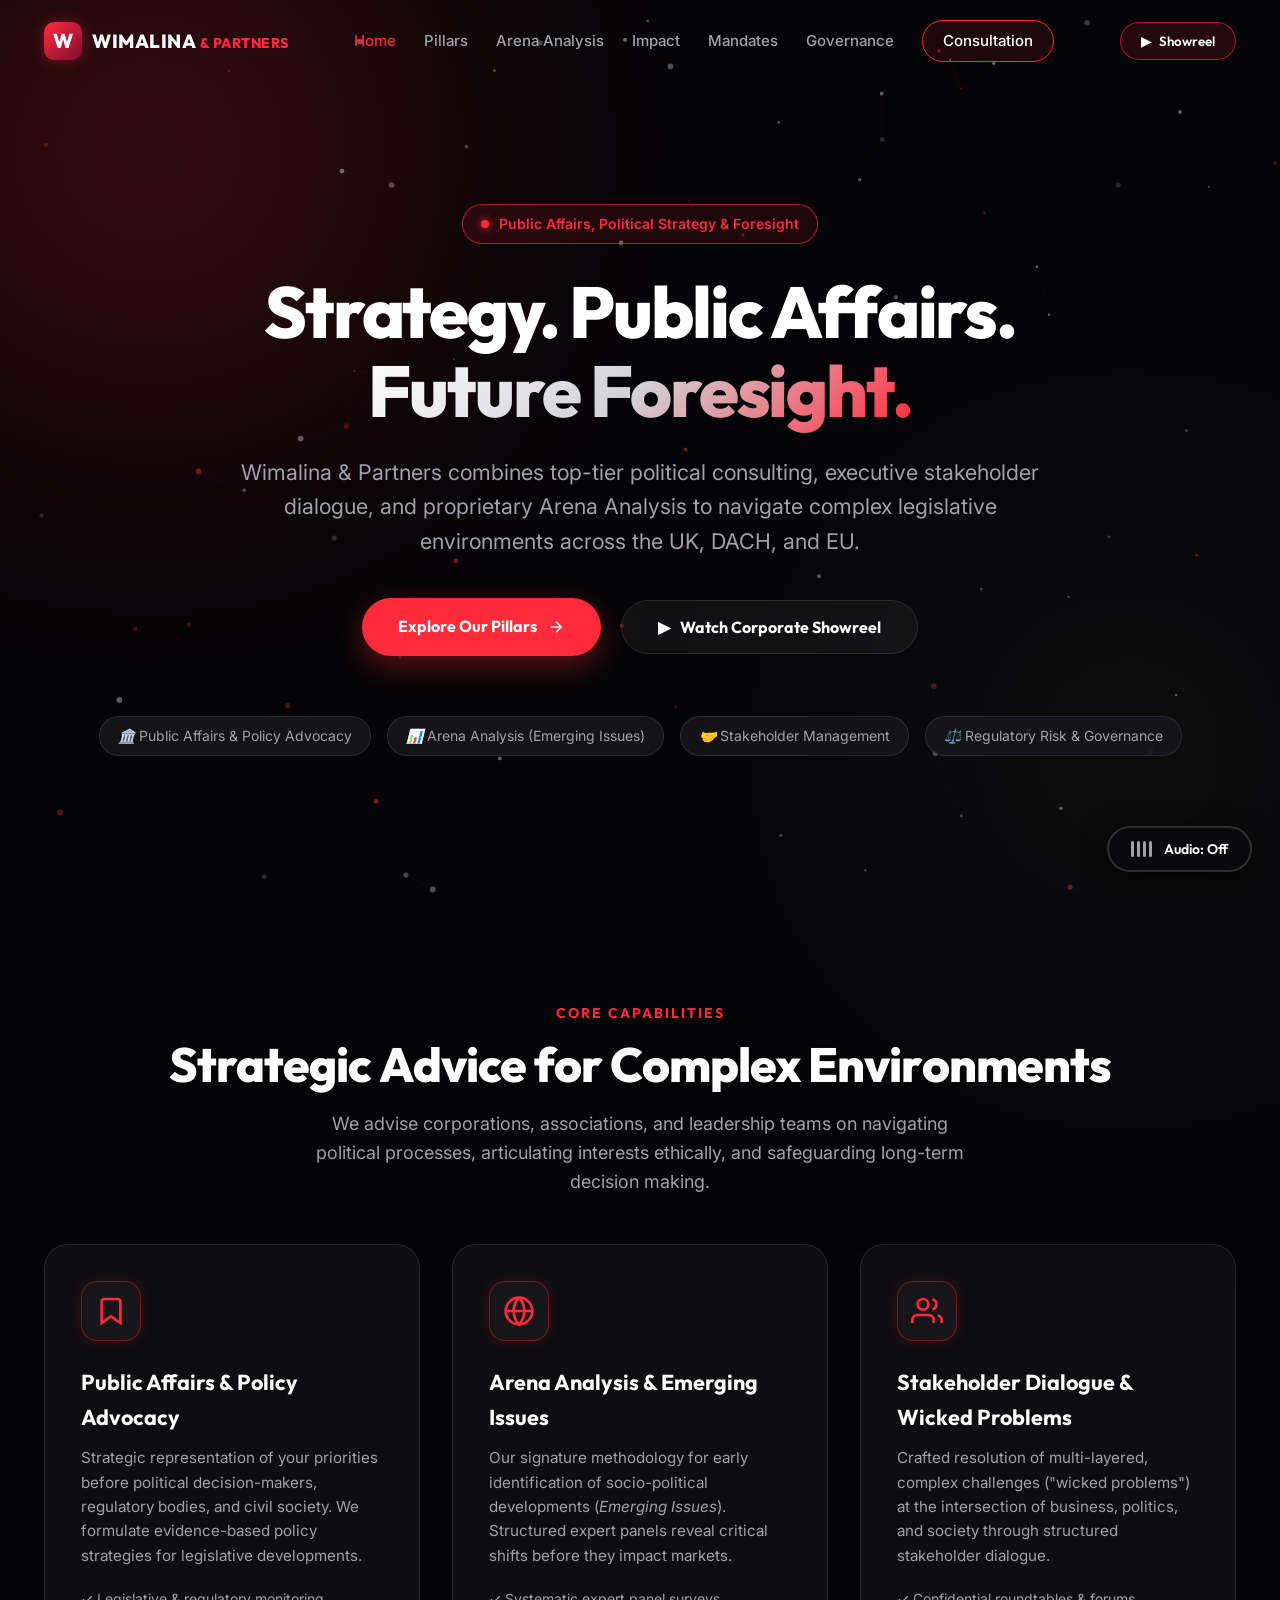
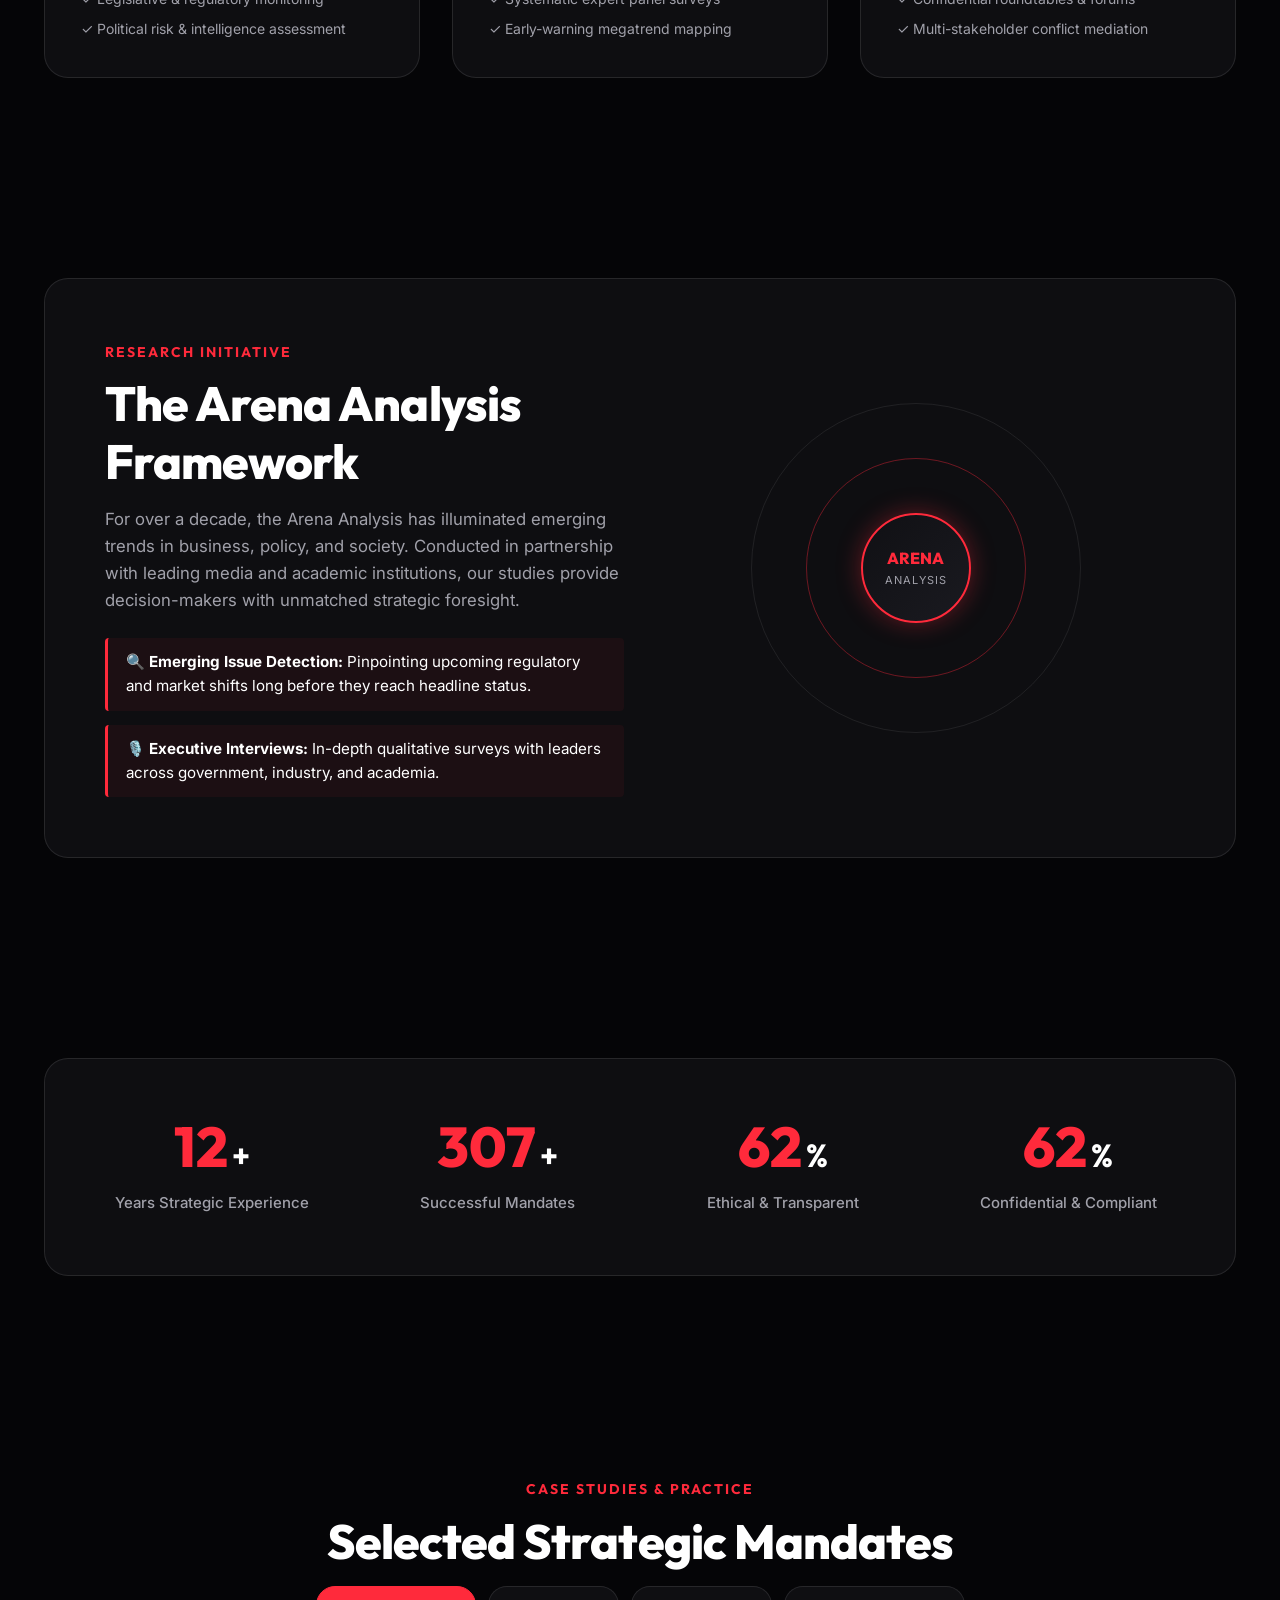
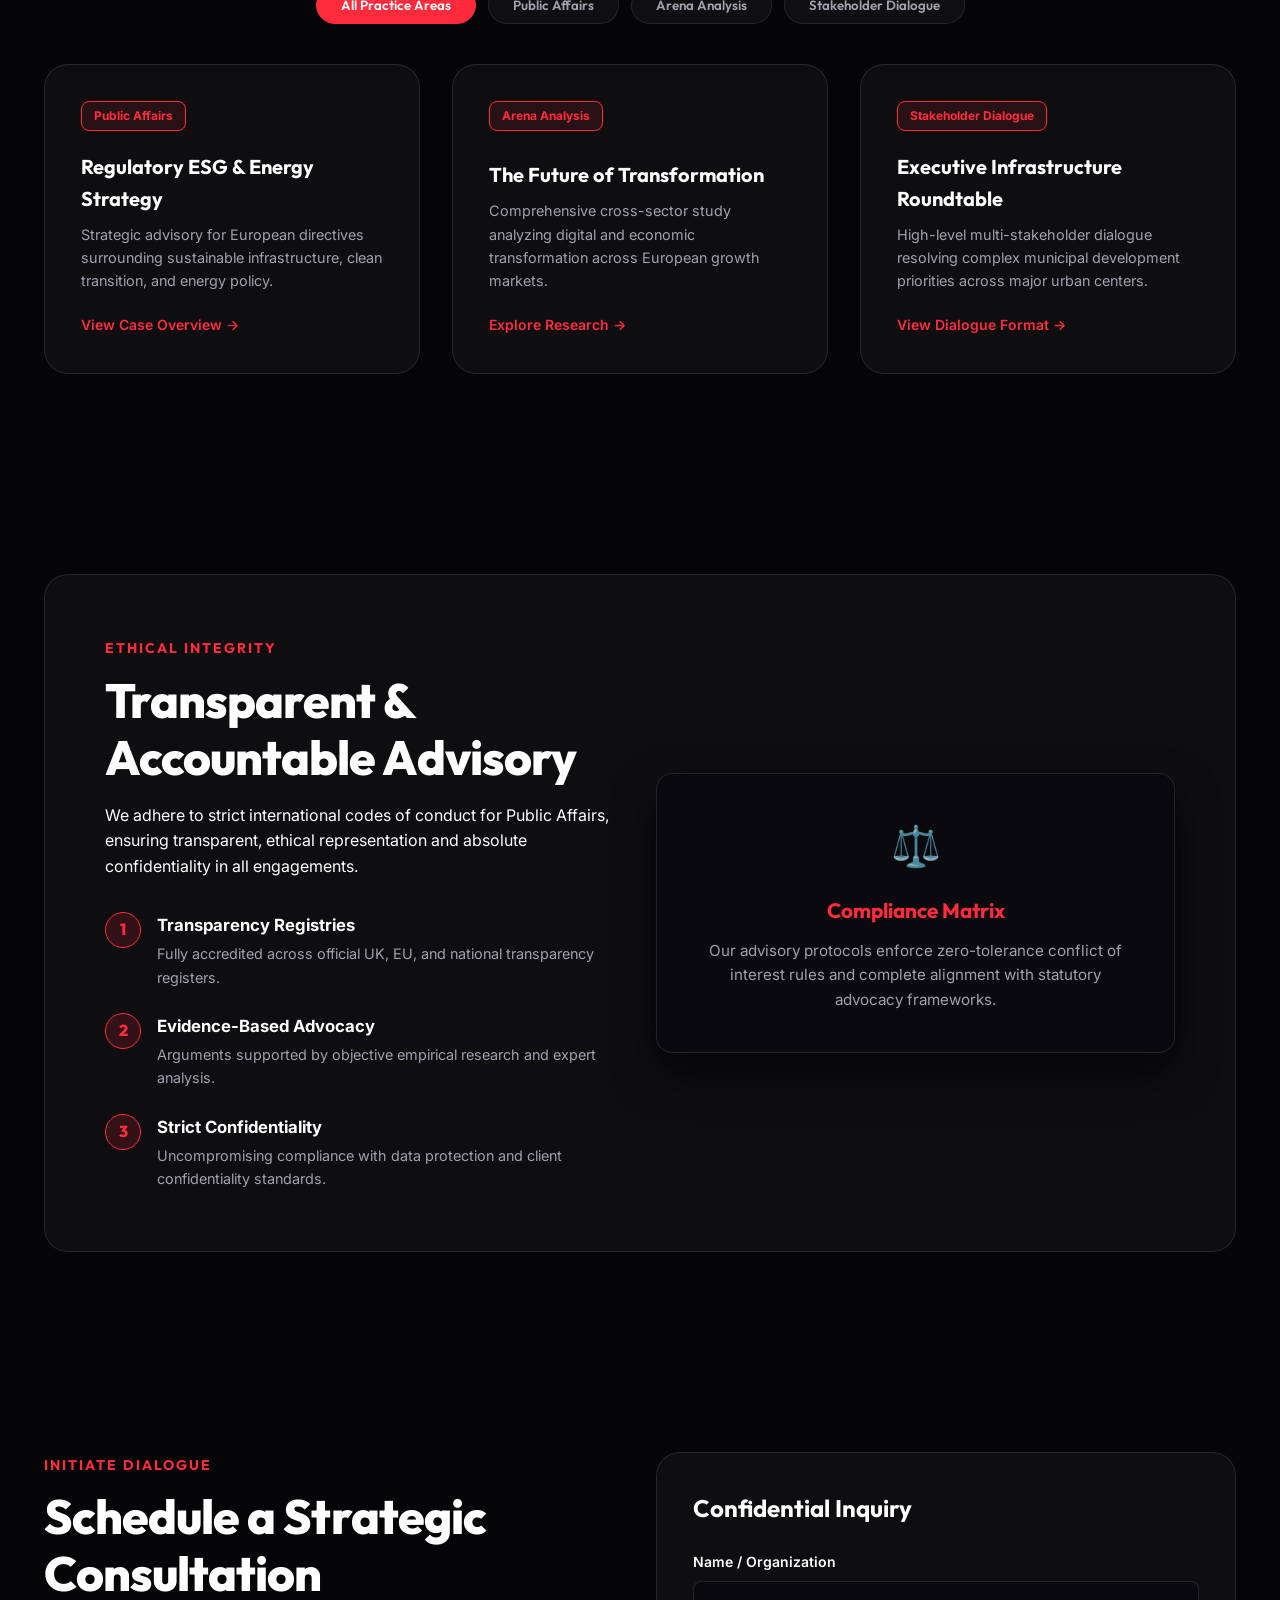
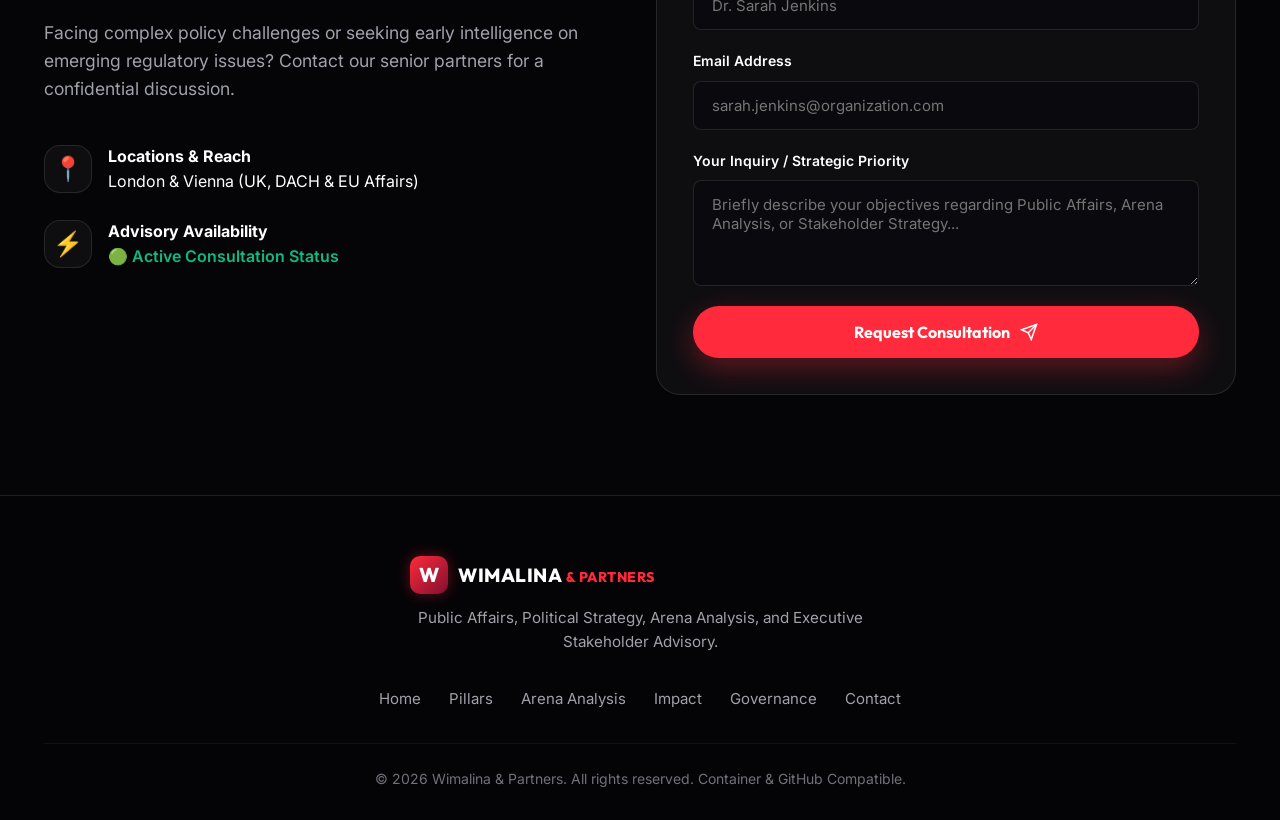
==== index.html @ 86e553f1 "Initial commit: Wimalina & Partners Public Affairs web platform with Docker & GitHub Actions" ====
<!DOCTYPE html>
<html lang="en">
<head>
    <meta charset="UTF-8">
    <meta name="viewport" content="width=device-width, initial-scale=1.0">
    <title>Wimalina & Partners | Public Affairs, Political Strategy & Arena Analysis</title>
    
    <!-- SEO & Metadata -->
    <meta name="description" content="Wimalina & Partners is a premier strategic advisory firm specializing in Public Affairs, political consulting, stakeholder engagement, and Arena Analysis for regulated markets.">
    <meta name="keywords" content="Wimalina, Public Affairs, Political Strategy, Arena Analysis, Stakeholder Management, Strategic Advisory, Emerging Issues, Policy Consulting, London, Vienna">
    <meta name="author" content="Wimalina & Partners Strategic Advisory">
    
    <!-- Open Graph / Social Media -->
    <meta property="og:type" content="website">
    <meta property="og:url" content="https://wimalina.uk/">
    <meta property="og:title" content="Wimalina & Partners | Public Affairs & Strategic Advisory">
    <meta property="og:description" content="Specialized political consulting, strategic policy advocacy, and Arena Analysis for emerging issues.">
    <meta property="og:image" content="https://wimalina.uk/favicon-512.png">

    <!-- Favicons -->
    <link rel="icon" type="image/x-icon" href="/favicon.ico">
    <link rel="icon" type="image/png" sizes="32x32" href="/favicon-32.png">
    <link rel="icon" type="image/png" sizes="16x16" href="/favicon-16.png">
    <link rel="apple-touch-icon" sizes="180x180" href="/apple-touch-icon.png">

    <!-- Fonts -->
    <link rel="preconnect" href="https://fonts.googleapis.com">
    <link rel="preconnect" href="https://fonts.gstatic.com" crossorigin>
    <link href="https://fonts.googleapis.com/css2?family=Inter:wght@300;400;500;600;700&family=Outfit:wght@400;600;700;800&display=swap" rel="stylesheet">

    <!-- Styles -->
    <link rel="stylesheet" href="styles.css">
</head>
<body>
    <!-- Background Canvas & Video Engine -->
    <div class="canvas-container">
        <canvas id="ambient-canvas"></canvas>
        <div class="video-overlay-backdrop" id="videoBackdrop">
            <div class="video-modal-content">
                <button class="close-modal-btn" id="closeVideoBtn" aria-label="Close Showreel">&times;</button>
                <div class="video-wrapper">
                    <video id="background-video" autoplay loop muted playsinline preload="auto">
                        <source src="/video/wimalina_modern_trust.mp4" type="video/mp4">
                        Your browser does not support HTML5 video.
                    </video>
                </div>
                <div class="video-controls-bar">
                    <span class="video-title">Wimalina & Partners — Corporate Overview</span>
                    <button id="modalSoundToggle" class="sound-toggle-btn muted" aria-label="Toggle Sound">
                        <span class="sound-icon">🔇</span>
                        <span class="sound-label">Unmute Audio</span>
                    </button>
                </div>
            </div>
        </div>
    </div>

    <!-- Floating Sound Control Pill -->
    <div class="sound-widget-container">
        <button id="soundToggle" class="sound-pill-btn muted" aria-label="Toggle Background Sound">
            <span class="sound-wave-icon">
                <span></span><span></span><span></span><span></span>
            </span>
            <span class="sound-status-text">Audio: Off</span>
        </button>
    </div>

    <!-- Sticky Navigation Header -->
    <header class="site-header" id="siteHeader">
        <div class="container header-inner">
            <a href="#" class="brand-logo">
                <span class="logo-mark">W</span>
                <span class="logo-text">WIMALINA<span class="logo-dot"> & PARTNERS</span></span>
            </a>

            <nav class="nav-menu" id="navMenu">
                <a href="#hero" class="nav-link active">Home</a>
                <a href="#solutions" class="nav-link">Pillars</a>
                <a href="#arena" class="nav-link">Arena Analysis</a>
                <a href="#stats" class="nav-link">Impact</a>
                <a href="#showcase" class="nav-link">Mandates</a>
                <a href="#governance" class="nav-link">Governance</a>
                <a href="#contact" class="nav-link nav-btn-cta">Consultation</a>
            </nav>

            <div class="header-actions">
                <button class="showreel-trigger-btn" id="headerShowreelBtn">
                    <span class="play-icon">▶</span>
                    <span>Showreel</span>
                </button>
                <button class="mobile-toggle" id="mobileToggle" aria-label="Toggle Menu">
                    <span></span><span></span><span></span>
                </button>
            </div>
        </div>
    </header>

    <main>
        <!-- Hero Section -->
        <section class="hero-section" id="hero">
            <div class="hero-glow hero-glow-1"></div>
            <div class="hero-glow hero-glow-2"></div>
            
            <div class="container hero-container">
                <div class="hero-badge">
                    <span class="badge-dot"></span>
                    <span class="badge-text">Public Affairs, Political Strategy & Foresight</span>
                </div>

                <h1 class="hero-title">
                    Strategy. Public Affairs. <br>
                    <span class="gradient-text">Future Foresight.</span>
                </h1>

                <p class="hero-subtitle">
                    Wimalina & Partners combines top-tier political consulting, executive stakeholder dialogue, and proprietary Arena Analysis to navigate complex legislative environments across the UK, DACH, and EU.
                </p>

                <div class="hero-actions">
                    <a href="#solutions" class="btn btn-primary">
                        <span>Explore Our Pillars</span>
                        <svg class="btn-arrow" viewBox="0 0 24 24" width="18" height="18"><path fill="none" stroke="currentColor" stroke-width="2" d="M5 12h14M12 5l7 7-7 7"/></svg>
                    </a>
                    <button class="btn btn-glass" id="heroShowreelBtn">
                        <span class="play-pulse">▶</span>
                        <span>Watch Corporate Showreel</span>
                    </button>
                </div>

                <!-- Strategic Focus Pills -->
                <div class="hero-tech-stack">
                    <span class="tech-pill"><i class="tech-icon">🏛️</i> Public Affairs & Policy Advocacy</span>
                    <span class="tech-pill"><i class="tech-icon">📊</i> Arena Analysis (Emerging Issues)</span>
                    <span class="tech-pill"><i class="tech-icon">🤝</i> Stakeholder Management</span>
                    <span class="tech-pill"><i class="tech-icon">⚖️</i> Regulatory Risk & Governance</span>
                </div>
            </div>
        </section>

        <!-- Solutions & Strategic Focus Areas -->
        <section class="section solutions-section" id="solutions">
            <div class="container">
                <div class="section-header text-center">
                    <span class="section-subtitle">Core Capabilities</span>
                    <h2 class="section-title">Strategic Advice for Complex Environments</h2>
                    <p class="section-desc">We advise corporations, associations, and leadership teams on navigating political processes, articulating interests ethically, and safeguarding long-term decision making.</p>
                </div>

                <div class="grid grid-3 solutions-grid">
                    <!-- Pillar 1 -->
                    <div class="card glass-card solution-card" data-tilt>
                        <div class="card-icon-box red-glow">
                            <svg viewBox="0 0 24 24" width="32" height="32" fill="none" stroke="currentColor" stroke-width="2"><path d="M19 21l-7-5-7 5V5a2 2 0 0 1 2-2h10a2 2 0 0 1 2 2z"/></svg>
                        </div>
                        <h3>Public Affairs & Policy Advocacy</h3>
                        <p>Strategic representation of your priorities before political decision-makers, regulatory bodies, and civil society. We formulate evidence-based policy strategies for legislative developments.</p>
                        <ul class="card-features">
                            <li>✓ Legislative & regulatory monitoring</li>
                            <li>✓ Political risk & intelligence assessment</li>
                        </ul>
                    </div>

                    <!-- Pillar 2 -->
                    <div class="card glass-card solution-card" data-tilt>
                        <div class="card-icon-box red-glow">
                            <svg viewBox="0 0 24 24" width="32" height="32" fill="none" stroke="currentColor" stroke-width="2"><circle cx="12" cy="12" r="10"/><path d="M12 2a14.5 14.5 0 0 0 0 20 14.5 14.5 0 0 0 0-20"/><path d="M2 12h20"/></svg>
                        </div>
                        <h3>Arena Analysis & Emerging Issues</h3>
                        <p>Our signature methodology for early identification of socio-political developments (<em>Emerging Issues</em>). Structured expert panels reveal critical shifts before they impact markets.</p>
                        <ul class="card-features">
                            <li>✓ Systematic expert panel surveys</li>
                            <li>✓ Early-warning megatrend mapping</li>
                        </ul>
                    </div>

                    <!-- Pillar 3 -->
                    <div class="card glass-card solution-card" data-tilt>
                        <div class="card-icon-box red-glow">
                            <svg viewBox="0 0 24 24" width="32" height="32" fill="none" stroke="currentColor" stroke-width="2"><path d="M17 21v-2a4 4 0 0 0-4-4H5a4 4 0 0 0-4 4v2"/><circle cx="9" cy="7" r="4"/><path d="M23 21v-2a4 4 0 0 0-3-3.87"/><path d="M16 3.13a4 4 0 0 1 0 7.75"/></svg>
                        </div>
                        <h3>Stakeholder Dialogue & Wicked Problems</h3>
                        <p>Crafted resolution of multi-layered, complex challenges ("wicked problems") at the intersection of business, politics, and society through structured stakeholder dialogue.</p>
                        <ul class="card-features">
                            <li>✓ Confidential roundtables & forums</li>
                            <li>✓ Multi-stakeholder conflict mediation</li>
                        </ul>
                    </div>
                </div>
            </div>
        </section>

        <!-- Arena Analysis Section -->
        <section class="section arena-section" id="arena">
            <div class="container">
                <div class="glass-card arena-card">
                    <div class="grid grid-2">
                        <div class="arena-info">
                            <span class="section-subtitle">Research Initiative</span>
                            <h2 class="section-title">The Arena Analysis Framework</h2>
                            <p class="arena-desc">
                                For over a decade, the Arena Analysis has illuminated emerging trends in business, policy, and society. Conducted in partnership with leading media and academic institutions, our studies provide decision-makers with unmatched strategic foresight.
                            </p>
                            <div class="arena-highlights">
                                <div class="highlight-item">
                                    <strong>🔍 Emerging Issue Detection:</strong> Pinpointing upcoming regulatory and market shifts long before they reach headline status.
                                </div>
                                <div class="highlight-item">
                                    <strong>🎙️ Executive Interviews:</strong> In-depth qualitative surveys with leaders across government, industry, and academia.
                                </div>
                            </div>
                        </div>

                        <div class="arena-visual">
                            <div class="arena-graphic">
                                <div class="pulse-ring ring-1"></div>
                                <div class="pulse-ring ring-2"></div>
                                <div class="arena-center-node">
                                    <span>ARENA</span>
                                    <small>ANALYSIS</small>
                                </div>
                            </div>
                        </div>
                    </div>
                </div>
            </div>
        </section>

        <!-- Impact Statistics -->
        <section class="section stats-section" id="stats">
            <div class="container">
                <div class="stats-box glass-card">
                    <div class="grid grid-4 stats-grid">
                        <div class="stat-item">
                            <div class="stat-number" data-target="20">0</div>
                            <span class="stat-unit">+</span>
                            <div class="stat-label">Years Strategic Experience</div>
                        </div>

                        <div class="stat-item">
                            <div class="stat-number" data-target="500">0</div>
                            <span class="stat-unit">+</span>
                            <div class="stat-label">Successful Mandates</div>
                        </div>

                        <div class="stat-item">
                            <div class="stat-number" data-target="100">0</div>
                            <span class="stat-unit">%</span>
                            <div class="stat-label">Ethical & Transparent</div>
                        </div>

                        <div class="stat-item">
                            <div class="stat-number" data-target="100">0</div>
                            <span class="stat-unit">%</span>
                            <div class="stat-label">Confidential & Compliant</div>
                        </div>
                    </div>
                </div>
            </div>
        </section>

        <!-- Showcase Section -->
        <section class="section showcase-section" id="showcase">
            <div class="container">
                <div class="section-header text-center">
                    <span class="section-subtitle">Case Studies & Practice</span>
                    <h2 class="section-title">Selected Strategic Mandates</h2>
                </div>

                <!-- Showcase Filters -->
                <div class="filter-tabs" id="showcaseFilters">
                    <button class="filter-tab active" data-filter="all">All Practice Areas</button>
                    <button class="filter-tab" data-filter="public-affairs">Public Affairs</button>
                    <button class="filter-tab" data-filter="arena">Arena Analysis</button>
                    <button class="filter-tab" data-filter="stakeholders">Stakeholder Dialogue</button>
                </div>

                <div class="grid grid-3 showcase-grid" id="showcaseGrid">
                    <!-- Case Study 1 -->
                    <div class="showcase-card glass-card" data-category="public-affairs">
                        <div class="showcase-badge">Public Affairs</div>
                        <div class="showcase-content">
                            <h4>Regulatory ESG & Energy Strategy</h4>
                            <p>Strategic advisory for European directives surrounding sustainable infrastructure, clean transition, and energy policy.</p>
                            <span class="showcase-link">View Case Overview &rarr;</span>
                        </div>
                    </div>

                    <!-- Case Study 2 -->
                    <div class="showcase-card glass-card" data-category="arena">
                        <div class="showcase-badge">Arena Analysis</div>
                        <div class="showcase-content">
                            <h4>The Future of Transformation</h4>
                            <p>Comprehensive cross-sector study analyzing digital and economic transformation across European growth markets.</p>
                            <span class="showcase-link">Explore Research &rarr;</span>
                        </div>
                    </div>

                    <!-- Case Study 3 -->
                    <div class="showcase-card glass-card" data-category="stakeholders">
                        <div class="showcase-badge">Stakeholder Dialogue</div>
                        <div class="showcase-content">
                            <h4>Executive Infrastructure Roundtable</h4>
                            <p>High-level multi-stakeholder dialogue resolving complex municipal development priorities across major urban centers.</p>
                            <span class="showcase-link">View Dialogue Format &rarr;</span>
                        </div>
                    </div>
                </div>
            </div>
        </section>

        <!-- Governance & Ethical Standards Section -->
        <section class="section infra-section" id="governance">
            <div class="container">
                <div class="infra-wrapper glass-card">
                    <div class="grid grid-2 infra-grid">
                        <div class="infra-text">
                            <span class="section-subtitle">Ethical Integrity</span>
                            <h2 class="section-title">Transparent & Accountable Advisory</h2>
                            <p>We adhere to strict international codes of conduct for Public Affairs, ensuring transparent, ethical representation and absolute confidentiality in all engagements.</p>
                            
                            <div class="infra-steps">
                                <div class="infra-step">
                                    <span class="step-num">1</span>
                                    <div>
                                        <strong>Transparency Registries</strong>
                                        <p>Fully accredited across official UK, EU, and national transparency registers.</p>
                                    </div>
                                </div>

                                <div class="infra-step">
                                    <span class="step-num">2</span>
                                    <div>
                                        <strong>Evidence-Based Advocacy</strong>
                                        <p>Arguments supported by objective empirical research and expert analysis.</p>
                                    </div>
                                </div>

                                <div class="infra-step">
                                    <span class="step-num">3</span>
                                    <div>
                                        <strong>Strict Confidentiality</strong>
                                        <p>Uncompromising compliance with data protection and client confidentiality standards.</p>
                                    </div>
                                </div>
                            </div>
                        </div>

                        <div class="governance-box">
                            <div class="gov-card">
                                <span class="gov-icon">⚖️</span>
                                <h4>Compliance Matrix</h4>
                                <p>Our advisory protocols enforce zero-tolerance conflict of interest rules and complete alignment with statutory advocacy frameworks.</p>
                            </div>
                        </div>
                    </div>
                </div>
            </div>
        </section>

        <!-- Contact Section -->
        <section class="section contact-section" id="contact">
            <div class="container">
                <div class="grid grid-2 contact-grid">
                    <div class="contact-info">
                        <span class="section-subtitle">Initiate Dialogue</span>
                        <h2 class="section-title">Schedule a Strategic Consultation</h2>
                        <p class="contact-desc">
                            Facing complex policy challenges or seeking early intelligence on emerging regulatory issues? Contact our senior partners for a confidential discussion.
                        </p>

                        <div class="contact-details">
                            <div class="contact-item">
                                <span class="item-icon">📍</span>
                                <div>
                                    <strong>Locations & Reach</strong>
                                    <p>London & Vienna (UK, DACH & EU Affairs)</p>
                                </div>
                            </div>

                            <div class="contact-item">
                                <span class="item-icon">⚡</span>
                                <div>
                                    <strong>Advisory Availability</strong>
                                    <p class="status-online">🟢 Active Consultation Status</p>
                                </div>
                            </div>
                        </div>
                    </div>

                    <div class="contact-form-card glass-card">
                        <h3>Confidential Inquiry</h3>
                        <form id="inquiryForm" class="inquiry-form" novalidate>
                            <div class="form-group">
                                <label for="userName">Name / Organization</label>
                                <input type="text" id="userName" name="name" placeholder="Dr. Sarah Jenkins" required>
                            </div>

                            <div class="form-group">
                                <label for="userEmail">Email Address</label>
                                <input type="email" id="userEmail" name="email" placeholder="sarah.jenkins@organization.com" required>
                            </div>

                            <div class="form-group">
                                <label for="userMessage">Your Inquiry / Strategic Priority</label>
                                <textarea id="userMessage" name="message" rows="4" placeholder="Briefly describe your objectives regarding Public Affairs, Arena Analysis, or Stakeholder Strategy..." required></textarea>
                            </div>

                            <button type="submit" class="btn btn-primary btn-full">
                                <span>Request Consultation</span>
                                <svg width="18" height="18" viewBox="0 0 24 24" fill="none" stroke="currentColor" stroke-width="2"><line x1="22" y1="2" x2="11" y2="13"/><polygon points="22 2 15 22 11 13 2 9 22 2"/></svg>
                            </button>

                            <div class="form-feedback" id="formFeedback"></div>
                        </form>
                    </div>
                </div>
            </div>
        </section>
    </main>

    <!-- Footer -->
    <footer class="site-footer">
        <div class="container footer-inner">
            <div class="footer-brand">
                <a href="#" class="brand-logo">
                    <span class="logo-mark">W</span>
                    <span class="logo-text">WIMALINA<span class="logo-dot"> & PARTNERS</span></span>
                </a>
                <p>Public Affairs, Political Strategy, Arena Analysis, and Executive Stakeholder Advisory.</p>
            </div>

            <div class="footer-links">
                <a href="#hero">Home</a>
                <a href="#solutions">Pillars</a>
                <a href="#arena">Arena Analysis</a>
                <a href="#stats">Impact</a>
                <a href="#governance">Governance</a>
                <a href="#contact">Contact</a>
            </div>

            <div class="footer-bottom">
                <p>&copy; 2026 Wimalina & Partners. All rights reserved. Container & GitHub Compatible.</p>
            </div>
        </div>
    </footer>

    <!-- Scripts -->
    <script src="app.js"></script>
</body>
</html>
---- styles.css ----
/* ==========================================================================
   Wimalina & Partners — Monochrome & Vibrant Red Design System
   ========================================================================== */

/* Color Space & CSS Design Tokens */
:root {
    --bg-dark: #050507;
    --bg-card: rgba(18, 18, 22, 0.75);
    --bg-card-hover: rgba(28, 28, 35, 0.9);
    
    /* Eye-catcher Red Accent */
    --primary: #ff2a3b;
    --primary-glow: rgba(255, 42, 59, 0.35);
    --accent-red: #ff1225;
    --accent-crimson: #d90429;
    --accent-dark-red: #800f2f;
    
    /* Monochrome Palette */
    --text-main: #ffffff;
    --text-muted: #a1a1aa;
    --text-dim: #71717a;
    
    --border-glass: rgba(255, 255, 255, 0.1);
    --border-glow: rgba(255, 42, 59, 0.6);
    
    --font-heading: 'Outfit', -apple-system, BlinkMacSystemFont, sans-serif;
    --font-body: 'Inter', -apple-system, BlinkMacSystemFont, sans-serif;
    
    --radius-sm: 8px;
    --radius-md: 16px;
    --radius-lg: 24px;
    --radius-full: 9999px;
    
    --transition-fast: 0.2s cubic-bezier(0.4, 0, 0.2, 1);
    --transition-smooth: 0.4s cubic-bezier(0.16, 1, 0.3, 1);
}

/* Reset & Global Styles */
*, *::before, *::after {
    box-sizing: border-box;
    margin: 0;
    padding: 0;
}

html {
    scroll-behavior: smooth;
    font-size: 16px;
}

body {
    background-color: var(--bg-dark);
    color: var(--text-main);
    font-family: var(--font-body);
    line-height: 1.6;
    overflow-x: hidden;
    min-height: 100vh;
    position: relative;
}

/* Canvas & Video Modal Layers */
.canvas-container {
    position: fixed;
    top: 0;
    left: 0;
    width: 100%;
    height: 100%;
    z-index: -1;
    pointer-events: none;
}

#ambient-canvas {
    width: 100%;
    height: 100%;
    display: block;
}

/* Video Overlay Backdrop */
.video-overlay-backdrop {
    position: fixed;
    top: 0;
    left: 0;
    width: 100%;
    height: 100%;
    background: rgba(5, 5, 7, 0.9);
    backdrop-filter: blur(16px);
    -webkit-backdrop-filter: blur(16px);
    z-index: 9999;
    display: flex;
    align-items: center;
    justify-content: center;
    opacity: 0;
    visibility: hidden;
    transition: opacity 0.4s ease, visibility 0.4s ease;
    pointer-events: auto;
}

.video-overlay-backdrop.active {
    opacity: 1;
    visibility: visible;
}

.video-modal-content {
    position: relative;
    width: 90%;
    max-width: 960px;
    background: rgba(18, 18, 22, 0.95);
    border: 1px solid var(--border-glass);
    border-radius: var(--radius-lg);
    overflow: hidden;
    box-shadow: 0 25px 50px -12px rgba(0, 0, 0, 0.9), 0 0 30px var(--primary-glow);
    transform: scale(0.9);
    transition: transform 0.4s cubic-bezier(0.16, 1, 0.3, 1);
}

.video-overlay-backdrop.active .video-modal-content {
    transform: scale(1);
}

.close-modal-btn {
    position: absolute;
    top: 16px;
    right: 20px;
    background: rgba(0, 0, 0, 0.8);
    border: 1px solid var(--border-glass);
    color: var(--text-main);
    font-size: 28px;
    width: 44px;
    height: 44px;
    border-radius: 50%;
    cursor: pointer;
    z-index: 10;
    display: flex;
    align-items: center;
    justify-content: center;
    transition: var(--transition-fast);
}

.close-modal-btn:hover {
    background: var(--primary);
    border-color: var(--primary);
    transform: scale(1.1);
}

.video-wrapper {
    position: relative;
    padding-bottom: 56.25%;
    height: 0;
    background: #000;
}

.video-wrapper video {
    position: absolute;
    top: 0;
    left: 0;
    width: 100%;
    height: 100%;
    object-fit: cover;
}

.video-controls-bar {
    display: flex;
    align-items: center;
    justify-content: space-between;
    padding: 16px 24px;
    background: rgba(10, 10, 14, 0.95);
    border-top: 1px solid var(--border-glass);
}

.video-title {
    font-family: var(--font-heading);
    font-weight: 600;
    color: var(--text-main);
}

.sound-toggle-btn {
    display: inline-flex;
    align-items: center;
    gap: 8px;
    padding: 8px 18px;
    background: rgba(255, 42, 59, 0.1);
    border: 1px solid var(--primary);
    border-radius: var(--radius-full);
    color: var(--text-main);
    cursor: pointer;
    font-weight: 500;
    transition: var(--transition-fast);
}

.sound-toggle-btn:hover {
    background: var(--primary);
    color: #fff;
    box-shadow: 0 0 15px var(--primary-glow);
}

/* Floating Sticky Sound Widget Pill */
.sound-widget-container {
    position: fixed;
    bottom: 28px;
    right: 28px;
    z-index: 999;
}

.sound-pill-btn {
    display: flex;
    align-items: center;
    gap: 12px;
    padding: 12px 22px;
    background: rgba(10, 10, 14, 0.85);
    backdrop-filter: blur(12px);
    -webkit-backdrop-filter: blur(12px);
    border: 2px solid rgba(255, 255, 255, 0.15);
    border-radius: var(--radius-full);
    color: var(--text-main);
    font-family: var(--font-heading);
    font-size: 14px;
    font-weight: 600;
    cursor: pointer;
    box-shadow: 0 10px 30px rgba(0, 0, 0, 0.8);
    transition: var(--transition-smooth);
}

.sound-pill-btn:hover {
    border-color: var(--primary);
    transform: translateY(-3px) scale(1.03);
    box-shadow: 0 15px 35px var(--primary-glow);
}

.sound-pill-btn.unmuted {
    border-color: var(--primary);
    background: rgba(255, 42, 59, 0.15);
    box-shadow: 0 0 20px var(--primary-glow);
}

.sound-wave-icon {
    display: flex;
    align-items: center;
    gap: 3px;
    height: 16px;
}

.sound-wave-icon span {
    display: block;
    width: 3px;
    height: 100%;
    background: var(--text-muted);
    border-radius: 2px;
    transition: var(--transition-fast);
}

.sound-pill-btn.unmuted .sound-wave-icon span {
    background: var(--primary);
    animation: soundWave 1.2s infinite ease-in-out alternate;
}

.sound-pill-btn.unmuted .sound-wave-icon span:nth-child(1) { animation-delay: 0.1s; }
.sound-pill-btn.unmuted .sound-wave-icon span:nth-child(2) { animation-delay: 0.3s; }
.sound-pill-btn.unmuted .sound-wave-icon span:nth-child(3) { animation-delay: 0.2s; }
.sound-pill-btn.unmuted .sound-wave-icon span:nth-child(4) { animation-delay: 0.4s; }

@keyframes soundWave {
    0% { height: 4px; }
    100% { height: 16px; }
}

/* Container & Layout Utilities */
.container {
    width: 100%;
    max-width: 1240px;
    margin: 0 auto;
    padding: 0 24px;
}

.section {
    padding: 100px 0;
    position: relative;
}

.grid {
    display: grid;
    gap: 32px;
}

.grid-2 { grid-template-columns: repeat(2, 1fr); }
.grid-3 { grid-template-columns: repeat(3, 1fr); }
.grid-4 { grid-template-columns: repeat(4, 1fr); }

.text-center { text-align: center; }

/* Monochrome Glassmorphism Cards */
.glass-card {
    background: var(--bg-card);
    backdrop-filter: blur(16px);
    -webkit-backdrop-filter: blur(16px);
    border: 1px solid var(--border-glass);
    border-radius: var(--radius-lg);
    padding: 36px;
    transition: var(--transition-smooth);
    position: relative;
    overflow: hidden;
}

.glass-card:hover {
    background: var(--bg-card-hover);
    border-color: var(--border-glow);
    transform: translateY(-6px);
    box-shadow: 0 20px 40px -15px rgba(0, 0, 0, 0.9), 0 0 20px var(--primary-glow);
}

/* Typography & Headings */
.section-subtitle {
    display: inline-block;
    color: var(--primary);
    font-family: var(--font-heading);
    font-size: 14px;
    font-weight: 700;
    text-transform: uppercase;
    letter-spacing: 2px;
    margin-bottom: 12px;
}

.section-title {
    font-family: var(--font-heading);
    font-size: clamp(2rem, 4vw, 3rem);
    font-weight: 800;
    line-height: 1.2;
    margin-bottom: 16px;
    letter-spacing: -0.02em;
}

.section-desc {
    color: var(--text-muted);
    font-size: 1.125rem;
    max-width: 680px;
    margin: 0 auto 48px;
}

.gradient-text {
    background: linear-gradient(135deg, #ffffff 0%, #d1d1d6 50%, var(--primary) 100%);
    -webkit-background-clip: text;
    -webkit-text-fill-color: transparent;
}

/* Header & Navigation */
.site-header {
    position: fixed;
    top: 0;
    left: 0;
    width: 100%;
    z-index: 1000;
    padding: 20px 0;
    transition: var(--transition-fast);
}

.site-header.scrolled {
    padding: 12px 0;
    background: rgba(5, 5, 7, 0.9);
    backdrop-filter: blur(16px);
    -webkit-backdrop-filter: blur(16px);
    border-bottom: 1px solid var(--border-glass);
}

.header-inner {
    display: flex;
    align-items: center;
    justify-content: space-between;
}

.brand-logo {
    display: flex;
    align-items: center;
    gap: 10px;
    text-decoration: none;
}

.logo-mark {
    display: flex;
    align-items: center;
    justify-content: center;
    width: 38px;
    height: 38px;
    background: linear-gradient(135deg, var(--primary), var(--accent-dark-red));
    border-radius: 10px;
    color: #fff;
    font-family: var(--font-heading);
    font-weight: 800;
    font-size: 20px;
    box-shadow: 0 0 15px var(--primary-glow);
}

.logo-text {
    font-family: var(--font-heading);
    font-size: 19px;
    font-weight: 800;
    color: var(--text-main);
    letter-spacing: 0.5px;
}

.logo-dot {
    color: var(--primary);
    font-size: 14px;
}

.nav-menu {
    display: flex;
    align-items: center;
    gap: 28px;
}

.nav-link {
    color: var(--text-muted);
    text-decoration: none;
    font-weight: 500;
    font-size: 15px;
    transition: var(--transition-fast);
}

.nav-link:hover, .nav-link.active {
    color: var(--primary);
}

.nav-btn-cta {
    padding: 8px 20px;
    background: rgba(255, 42, 59, 0.1);
    border: 1px solid var(--primary);
    border-radius: var(--radius-full);
    color: var(--text-main);
}

.nav-btn-cta:hover {
    background: var(--primary);
    color: #fff;
}

.showreel-trigger-btn {
    display: inline-flex;
    align-items: center;
    gap: 8px;
    padding: 10px 20px;
    background: rgba(255, 42, 59, 0.12);
    border: 1px solid var(--border-glow);
    border-radius: var(--radius-full);
    color: var(--text-main);
    font-family: var(--font-heading);
    font-weight: 600;
    cursor: pointer;
    transition: var(--transition-fast);
}

.showreel-trigger-btn:hover {
    background: var(--primary);
    color: #fff;
    box-shadow: 0 0 20px var(--primary-glow);
}

.mobile-toggle {
    display: none;
    background: none;
    border: none;
    cursor: pointer;
    flex-direction: column;
    gap: 5px;
}

.mobile-toggle span {
    display: block;
    width: 24px;
    height: 2px;
    background: var(--text-main);
    transition: var(--transition-fast);
}

/* Hero Section */
.hero-section {
    min-height: 100vh;
    padding-top: 160px;
    padding-bottom: 100px;
    display: flex;
    align-items: center;
    position: relative;
}

.hero-glow {
    position: absolute;
    width: 500px;
    height: 500px;
    border-radius: 50%;
    filter: blur(140px);
    pointer-events: none;
    opacity: 0.25;
}

.hero-glow-1 { top: -100px; left: -100px; background: var(--primary); }
.hero-glow-2 { bottom: -100px; right: -100px; background: #333333; }

.hero-container {
    text-align: center;
    position: relative;
    z-index: 2;
}

.hero-badge {
    display: inline-flex;
    align-items: center;
    gap: 10px;
    padding: 8px 18px;
    background: rgba(255, 42, 59, 0.1);
    border: 1px solid var(--border-glow);
    border-radius: var(--radius-full);
    margin-bottom: 28px;
}

.badge-dot {
    width: 8px;
    height: 8px;
    background: var(--primary);
    border-radius: 50%;
    box-shadow: 0 0 10px var(--primary);
}

.badge-text {
    font-size: 14px;
    font-weight: 600;
    color: var(--primary);
}

.hero-title {
    font-family: var(--font-heading);
    font-size: clamp(2.5rem, 6vw, 4.5rem);
    font-weight: 800;
    line-height: 1.1;
    margin-bottom: 24px;
    letter-spacing: -0.03em;
}

.hero-subtitle {
    font-size: clamp(1.1rem, 2vw, 1.35rem);
    color: var(--text-muted);
    max-width: 820px;
    margin: 0 auto 40px;
    font-weight: 400;
}

.hero-actions {
    display: flex;
    align-items: center;
    justify-content: center;
    gap: 20px;
    margin-bottom: 60px;
}

/* Button System */
.btn {
    display: inline-flex;
    align-items: center;
    gap: 10px;
    padding: 16px 36px;
    font-family: var(--font-heading);
    font-size: 16px;
    font-weight: 700;
    border-radius: var(--radius-full);
    text-decoration: none;
    cursor: pointer;
    transition: var(--transition-smooth);
    border: none;
}

.btn-primary {
    background: var(--primary);
    color: #ffffff;
    box-shadow: 0 10px 30px var(--primary-glow);
}

.btn-primary:hover {
    background: var(--accent-red);
    transform: translateY(-3px);
    box-shadow: 0 15px 40px var(--primary-glow);
}

.btn-glass {
    background: rgba(255, 255, 255, 0.05);
    border: 1px solid var(--border-glass);
    color: var(--text-main);
    backdrop-filter: blur(10px);
}

.btn-glass:hover {
    background: rgba(255, 255, 255, 0.1);
    border-color: var(--primary);
    transform: translateY(-3px);
}

.hero-tech-stack {
    display: flex;
    flex-wrap: wrap;
    align-items: center;
    justify-content: center;
    gap: 16px;
}

.tech-pill {
    padding: 8px 18px;
    background: rgba(24, 24, 28, 0.8);
    border: 1px solid var(--border-glass);
    border-radius: var(--radius-full);
    font-size: 14px;
    color: var(--text-muted);
}

/* Solution Cards */
.solution-card h3 {
    font-family: var(--font-heading);
    font-size: 1.35rem;
    font-weight: 700;
    margin-bottom: 12px;
}

.solution-card p {
    color: var(--text-muted);
    font-size: 0.95rem;
    margin-bottom: 20px;
}

.card-icon-box {
    width: 60px;
    height: 60px;
    border-radius: var(--radius-md);
    display: flex;
    align-items: center;
    justify-content: center;
    margin-bottom: 24px;
    background: rgba(255, 255, 255, 0.04);
    border: 1px solid var(--border-glass);
}

.red-glow {
    color: var(--primary);
    border-color: rgba(255, 42, 59, 0.4);
    box-shadow: 0 0 15px rgba(255, 42, 59, 0.15);
}

.card-features {
    list-style: none;
    display: flex;
    flex-direction: column;
    gap: 8px;
    font-size: 14px;
    color: var(--text-muted);
}

/* Arena Analysis Section */
.arena-card { padding: 60px; }

.arena-desc {
    color: var(--text-muted);
    font-size: 1.05rem;
    margin-bottom: 24px;
}

.arena-highlights {
    display: flex;
    flex-direction: column;
    gap: 14px;
}

.highlight-item {
    padding: 12px 18px;
    background: rgba(255, 42, 59, 0.06);
    border-left: 3px solid var(--primary);
    border-radius: 4px;
    font-size: 0.95rem;
    color: var(--text-main);
}

.arena-visual {
    display: flex;
    align-items: center;
    justify-content: center;
    position: relative;
    min-height: 280px;
}

.arena-graphic {
    position: relative;
    width: 220px;
    height: 220px;
    display: flex;
    align-items: center;
    justify-content: center;
}

.pulse-ring {
    position: absolute;
    border-radius: 50%;
    border: 1px solid var(--primary);
    opacity: 0.4;
    animation: arenaPulse 3s infinite ease-out;
}

.ring-1 { width: 100%; height: 100%; animation-delay: 0s; }
.ring-2 { width: 150%; height: 150%; animation-delay: 1.5s; border-color: rgba(255, 255, 255, 0.2); }

@keyframes arenaPulse {
    0% { transform: scale(0.6); opacity: 0.8; }
    100% { transform: scale(1.2); opacity: 0; }
}

.arena-center-node {
    width: 110px;
    height: 110px;
    background: linear-gradient(135deg, #101014, #1a1a20);
    border: 2px solid var(--primary);
    border-radius: 50%;
    display: flex;
    flex-direction: column;
    align-items: center;
    justify-content: center;
    box-shadow: 0 0 25px var(--primary-glow);
    z-index: 2;
}

.arena-center-node span {
    font-family: var(--font-heading);
    font-weight: 800;
    font-size: 16px;
    color: var(--primary);
}

.arena-center-node small {
    font-size: 11px;
    color: var(--text-muted);
    letter-spacing: 1px;
}

/* Stats Counter Section */
.stats-box { padding: 60px 40px; }
.stat-item { text-align: center; }

.stat-number {
    display: inline-block;
    font-family: var(--font-heading);
    font-size: 3.5rem;
    font-weight: 800;
    color: var(--primary);
    line-height: 1;
}

.stat-unit {
    font-family: var(--font-heading);
    font-size: 2rem;
    font-weight: 700;
    color: #ffffff;
}

.stat-label {
    margin-top: 10px;
    color: var(--text-muted);
    font-size: 15px;
    font-weight: 500;
}

/* Filterable Showcase */
.filter-tabs {
    display: flex;
    justify-content: center;
    gap: 12px;
    margin-bottom: 40px;
}

.filter-tab {
    padding: 10px 24px;
    background: rgba(18, 18, 22, 0.8);
    border: 1px solid var(--border-glass);
    border-radius: var(--radius-full);
    color: var(--text-muted);
    font-family: var(--font-heading);
    font-weight: 600;
    cursor: pointer;
    transition: var(--transition-fast);
}

.filter-tab:hover, .filter-tab.active {
    background: var(--primary);
    color: #ffffff;
    border-color: var(--primary);
}

.showcase-card {
    display: flex;
    flex-direction: column;
    justify-content: space-between;
    min-height: 240px;
}

.showcase-badge {
    align-self: flex-start;
    padding: 4px 12px;
    background: rgba(255, 42, 59, 0.1);
    border: 1px solid var(--primary);
    border-radius: var(--radius-sm);
    font-size: 12px;
    font-weight: 700;
    color: var(--primary);
    margin-bottom: 20px;
}

.showcase-content h4 {
    font-family: var(--font-heading);
    font-size: 1.25rem;
    font-weight: 700;
    margin-bottom: 8px;
}

.showcase-content p {
    color: var(--text-muted);
    font-size: 0.9rem;
    margin-bottom: 20px;
}

.showcase-link {
    color: var(--primary);
    font-weight: 600;
    font-size: 14px;
}

/* Governance Section */
.infra-wrapper { padding: 60px; }

.infra-steps {
    display: flex;
    flex-direction: column;
    gap: 24px;
    margin-top: 32px;
}

.infra-step { display: flex; gap: 16px; }

.step-num {
    display: flex;
    align-items: center;
    justify-content: center;
    width: 36px;
    height: 36px;
    background: rgba(255, 42, 59, 0.15);
    border: 1px solid var(--primary);
    border-radius: 50%;
    color: var(--primary);
    font-family: var(--font-heading);
    font-weight: 800;
    flex-shrink: 0;
}

.infra-step strong {
    display: block;
    color: var(--text-main);
    font-size: 1.05rem;
    margin-bottom: 4px;
}

.infra-step p {
    color: var(--text-muted);
    font-size: 0.9rem;
}

.governance-box {
    display: flex;
    align-items: center;
    justify-content: center;
}

.gov-card {
    background: rgba(10, 10, 14, 0.8);
    border: 1px solid var(--border-glass);
    border-radius: var(--radius-md);
    padding: 40px;
    text-align: center;
    box-shadow: 0 20px 40px rgba(0, 0, 0, 0.6);
}

.gov-icon {
    font-size: 40px;
    margin-bottom: 16px;
    display: block;
}

.gov-card h4 {
    font-family: var(--font-heading);
    font-size: 1.3rem;
    font-weight: 700;
    margin-bottom: 12px;
    color: var(--primary);
}

.gov-card p {
    color: var(--text-muted);
    font-size: 0.95rem;
}

/* Contact Section & Form */
.contact-desc {
    color: var(--text-muted);
    font-size: 1.1rem;
    margin-bottom: 40px;
}

.contact-details {
    display: flex;
    flex-direction: column;
    gap: 24px;
}

.contact-item {
    display: flex;
    align-items: center;
    gap: 16px;
}

.item-icon {
    font-size: 24px;
    width: 48px;
    height: 48px;
    background: rgba(255, 255, 255, 0.04);
    border: 1px solid var(--border-glass);
    border-radius: var(--radius-md);
    display: flex;
    align-items: center;
    justify-content: center;
}

.status-online { color: #10b981; font-weight: 600; }

.contact-form-card h3 {
    font-family: var(--font-heading);
    font-size: 1.5rem;
    margin-bottom: 24px;
}

.inquiry-form {
    display: flex;
    flex-direction: column;
    gap: 20px;
}

.form-group {
    display: flex;
    flex-direction: column;
    gap: 8px;
}

.form-group label {
    font-size: 14px;
    font-weight: 600;
    color: var(--text-main);
}

.form-group input,
.form-group textarea {
    padding: 14px 18px;
    background: rgba(10, 10, 14, 0.8);
    border: 1px solid var(--border-glass);
    border-radius: var(--radius-sm);
    color: var(--text-main);
    font-family: var(--font-body);
    font-size: 15px;
    outline: none;
    transition: var(--transition-fast);
}

.form-group input:focus,
.form-group textarea:focus {
    border-color: var(--primary);
    box-shadow: 0 0 12px var(--primary-glow);
}

.form-group input:user-valid,
.form-group textarea:user-valid {
    border-color: var(--primary);
}

.btn-full { width: 100%; justify-content: center; }

.form-feedback {
    display: none;
    padding: 12px;
    border-radius: var(--radius-sm);
    font-size: 14px;
    text-align: center;
}

.form-feedback.success {
    display: block;
    background: rgba(255, 42, 59, 0.15);
    border: 1px solid var(--primary);
    color: var(--primary);
}

/* Footer */
.site-footer {
    padding: 60px 0 30px;
    border-top: 1px solid var(--border-glass);
    background: rgba(5, 5, 7, 0.95);
}

.footer-inner {
    display: flex;
    flex-direction: column;
    align-items: center;
    gap: 32px;
    text-align: center;
}

.footer-brand p {
    color: var(--text-muted);
    font-size: 0.95rem;
    margin-top: 12px;
    max-width: 460px;
}

.footer-links {
    display: flex;
    gap: 28px;
}

.footer-links a {
    color: var(--text-muted);
    text-decoration: none;
    font-size: 15px;
    transition: var(--transition-fast);
}

.footer-links a:hover { color: var(--primary); }

.footer-bottom {
    padding-top: 24px;
    border-top: 1px solid rgba(255, 255, 255, 0.05);
    width: 100%;
    color: var(--text-dim);
    font-size: 14px;
}

/* Responsive Media Queries */
@media (max-width: 992px) {
    .grid-2, .grid-3, .grid-4 { grid-template-columns: 1fr; }
    .hero-title { font-size: 3rem; }
    .infra-wrapper, .arena-card { padding: 32px; }
}

@media (max-width: 768px) {
    .nav-menu {
        position: fixed;
        top: 80px;
        left: 0;
        width: 100%;
        background: rgba(5, 5, 7, 0.95);
        backdrop-filter: blur(20px);
        flex-direction: column;
        padding: 32px;
        transform: translateY(-150%);
        transition: transform 0.4s ease;
    }
    
    .nav-menu.open { transform: translateY(0); }
    .mobile-toggle { display: flex; }
    .showreel-trigger-btn span:not(.play-icon) { display: none; }
}
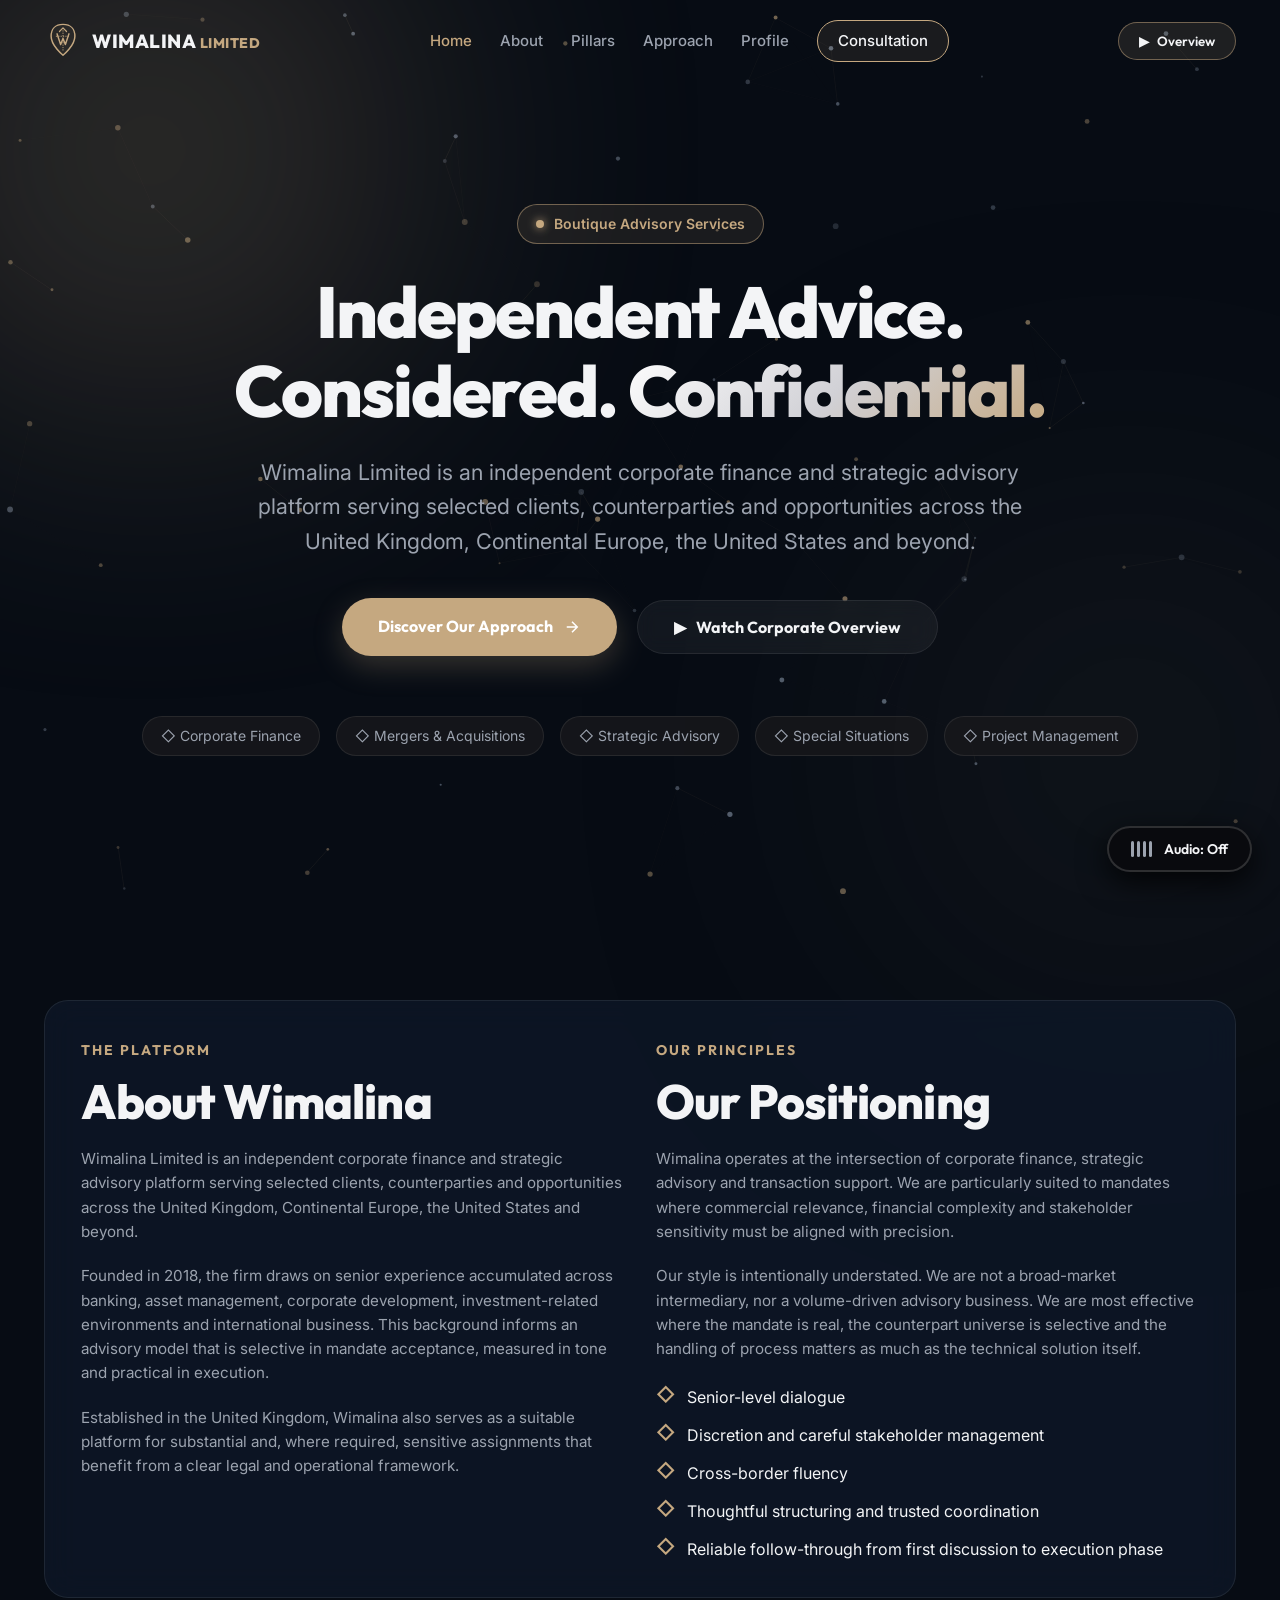
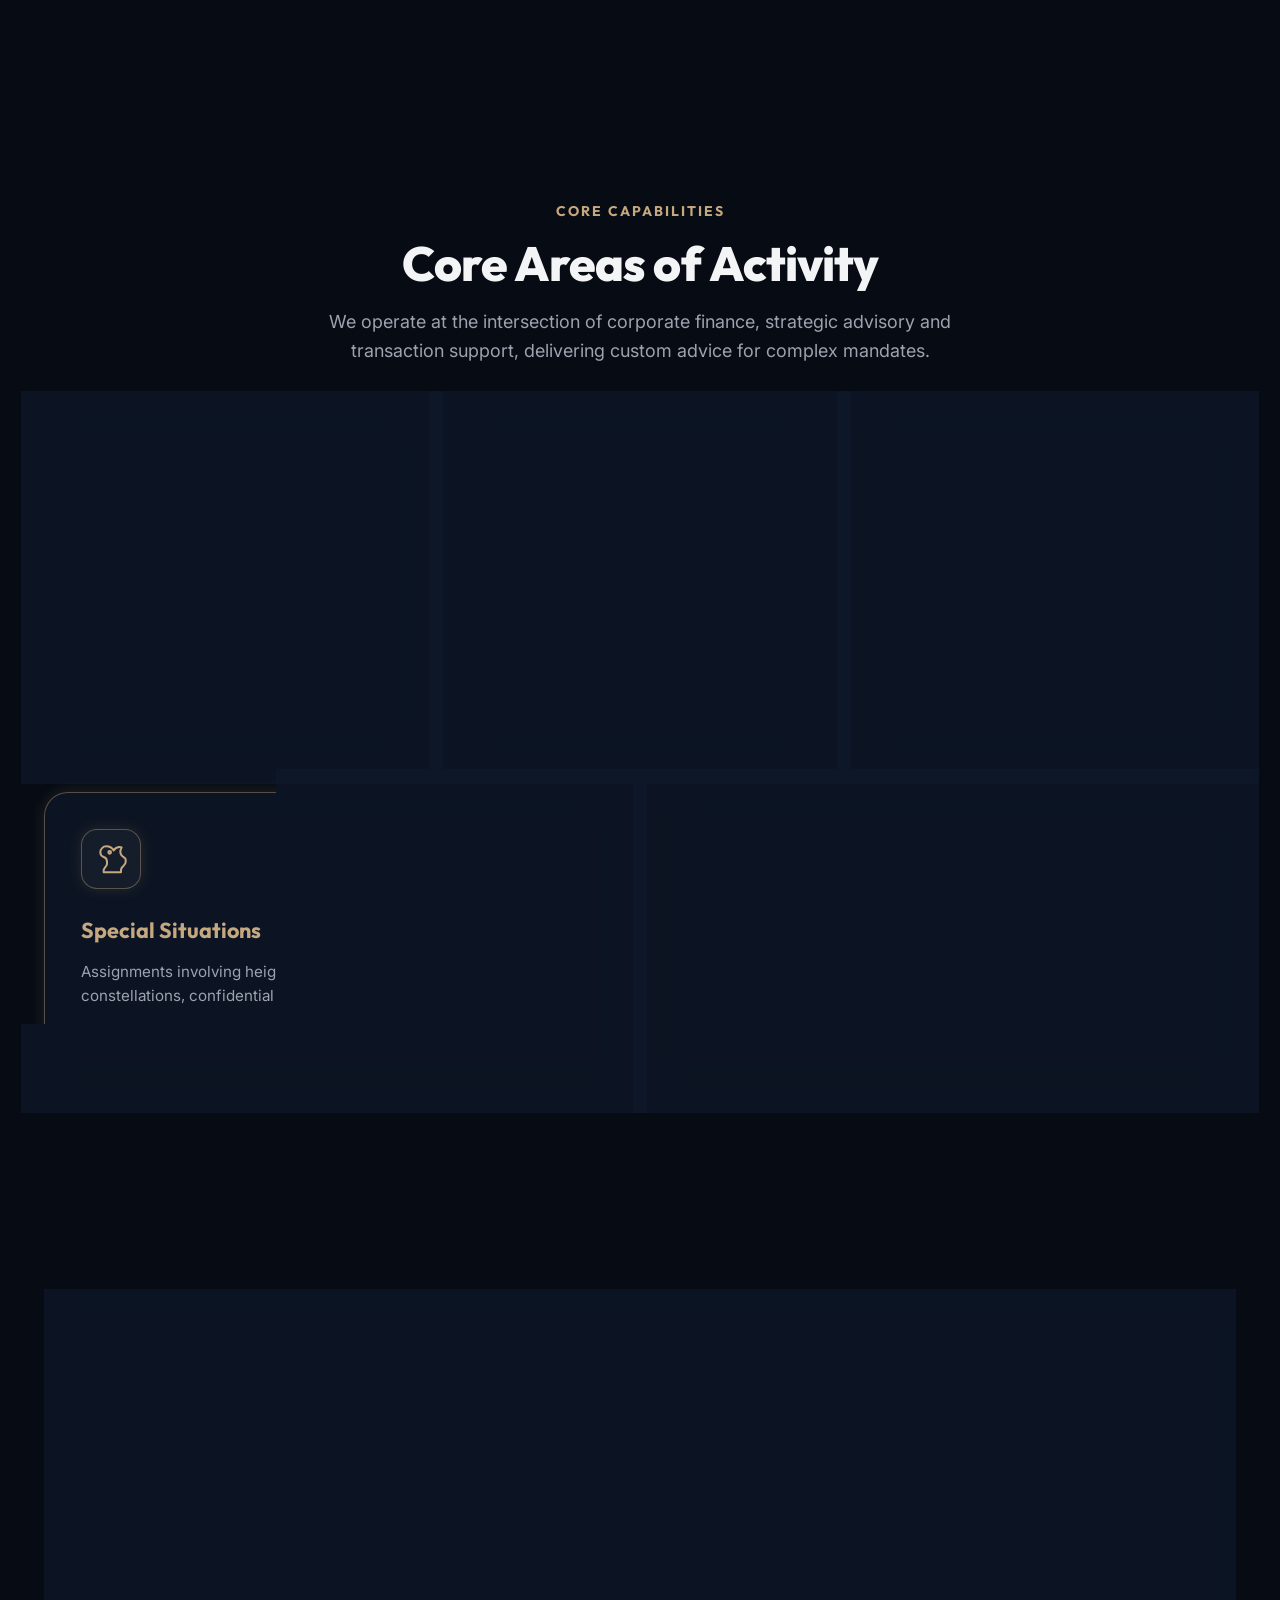
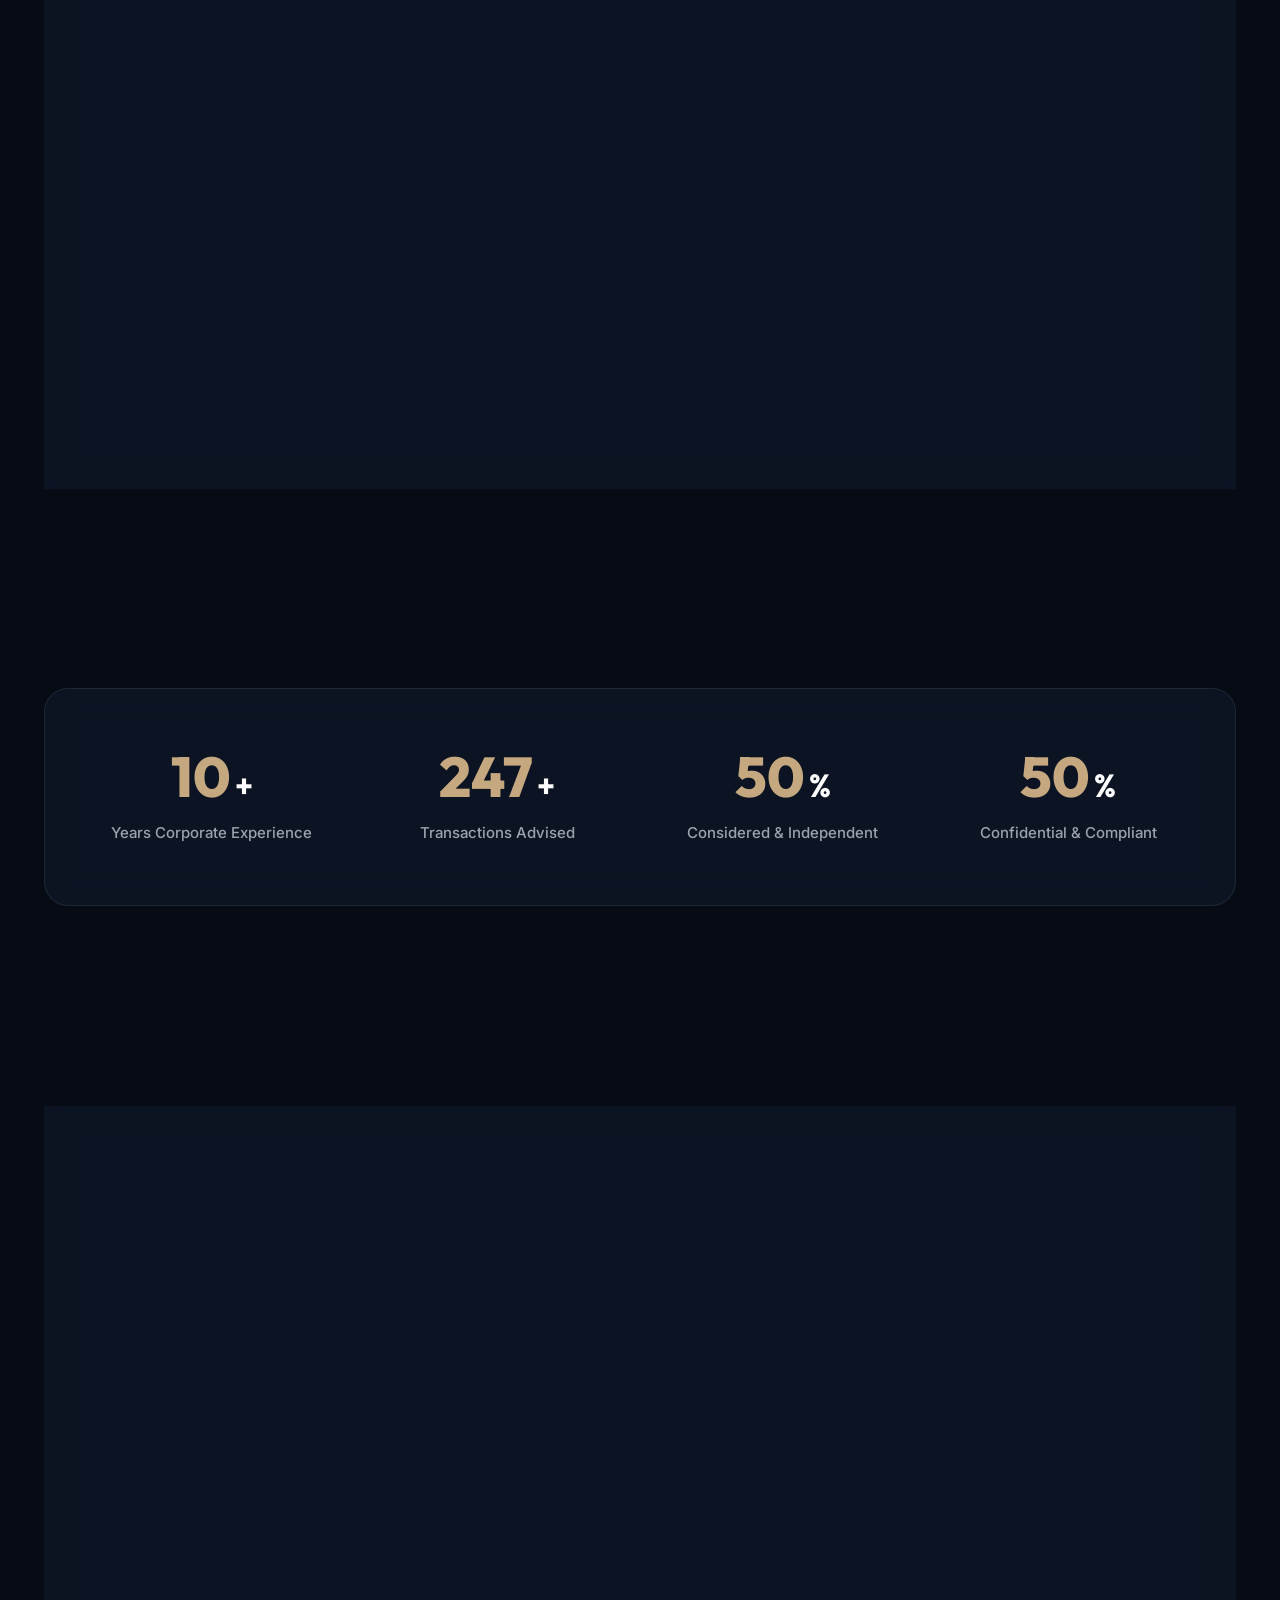
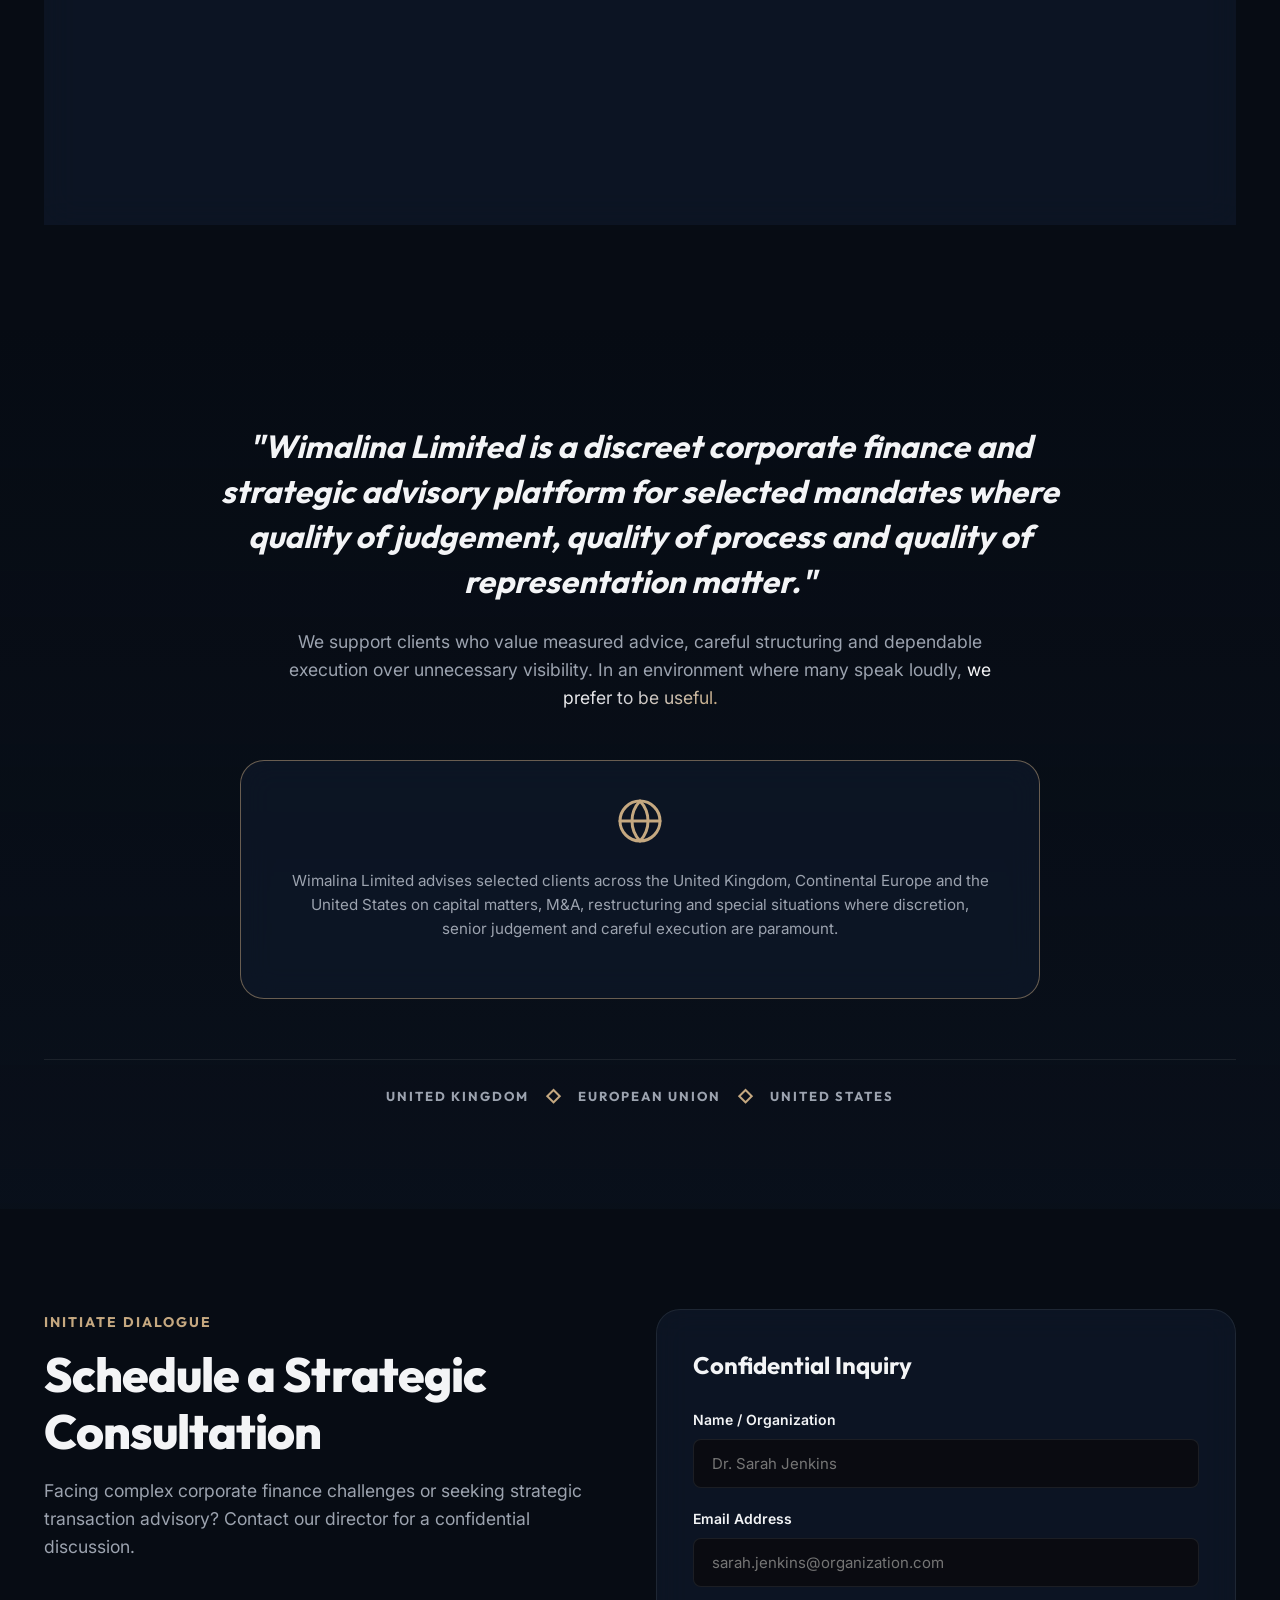
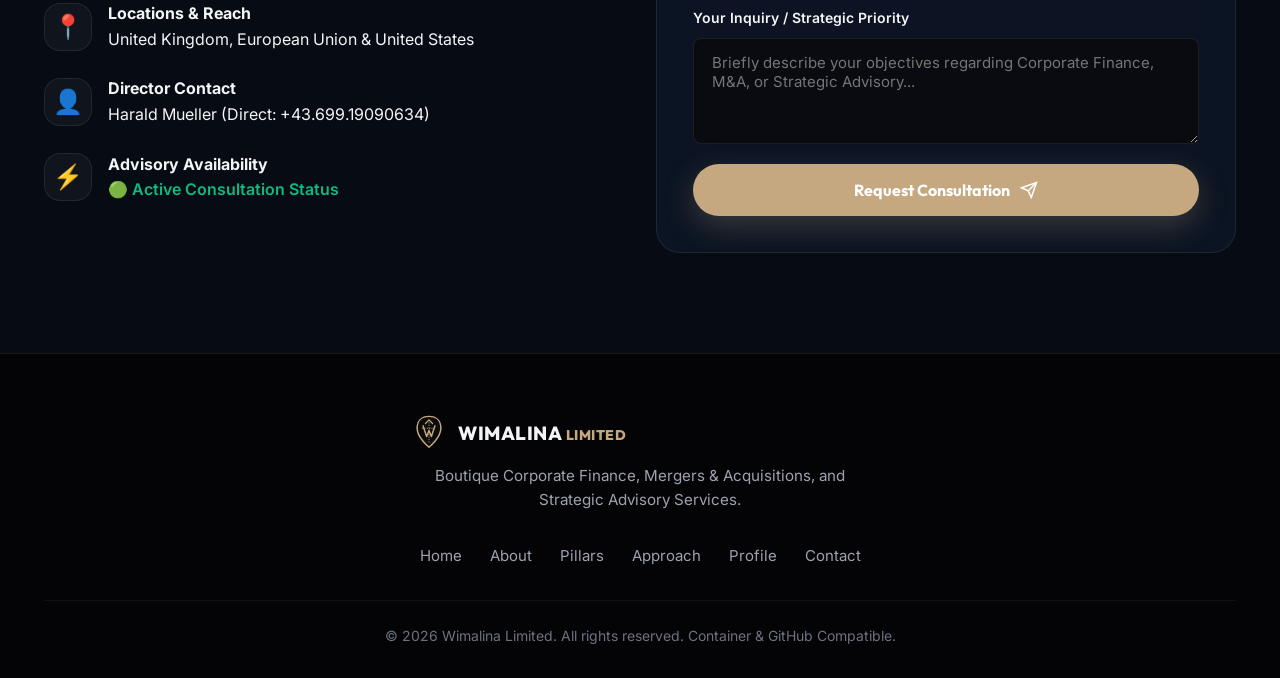
==== commit 2155746a: "Adapt website branding, layout and content to match corporate profile PDF" ====
--- a/index.html
+++ b/index.html
@@ -3,18 +3,18 @@
 <head>
     <meta charset="UTF-8">
     <meta name="viewport" content="width=device-width, initial-scale=1.0">
-    <title>Wimalina & Partners | Public Affairs, Political Strategy & Arena Analysis</title>
+    <title>Wimalina Limited | Boutique Advisory Services</title>
     
     <!-- SEO & Metadata -->
-    <meta name="description" content="Wimalina & Partners is a premier strategic advisory firm specializing in Public Affairs, political consulting, stakeholder engagement, and Arena Analysis for regulated markets.">
-    <meta name="keywords" content="Wimalina, Public Affairs, Political Strategy, Arena Analysis, Stakeholder Management, Strategic Advisory, Emerging Issues, Policy Consulting, London, Vienna">
-    <meta name="author" content="Wimalina & Partners Strategic Advisory">
+    <meta name="description" content="Wimalina Limited is an independent corporate finance and strategic advisory platform serving selected clients across the UK, Continental Europe, and the US.">
+    <meta name="keywords" content="Wimalina, Wimalina Limited, Corporate Finance, Mergers & Acquisitions, Strategic Advisory, Special Situations, Project Management, Advisory Services">
+    <meta name="author" content="Wimalina Limited">
     
     <!-- Open Graph / Social Media -->
     <meta property="og:type" content="website">
     <meta property="og:url" content="https://wimalina.uk/">
-    <meta property="og:title" content="Wimalina & Partners | Public Affairs & Strategic Advisory">
-    <meta property="og:description" content="Specialized political consulting, strategic policy advocacy, and Arena Analysis for emerging issues.">
+    <meta property="og:title" content="Wimalina Limited | Boutique Advisory Services">
+    <meta property="og:description" content="Independent corporate finance and strategic advisory platform for selected mandates.">
     <meta property="og:image" content="https://wimalina.uk/favicon-512.png">
 
     <!-- Favicons -->
@@ -45,7 +45,7 @@
                     </video>
                 </div>
                 <div class="video-controls-bar">
-                    <span class="video-title">Wimalina & Partners — Corporate Overview</span>
+                    <span class="video-title">Wimalina Limited — Corporate Overview</span>
                     <button id="modalSoundToggle" class="sound-toggle-btn muted" aria-label="Toggle Sound">
                         <span class="sound-icon">🔇</span>
                         <span class="sound-label">Unmute Audio</span>
@@ -55,7 +55,7 @@
         </div>
     </div>
 
-    <!-- Floating Sound Control Pill -->
+    <!-- Floating Sound Control Widget -->
     <div class="sound-widget-container">
         <button id="soundToggle" class="sound-pill-btn muted" aria-label="Toggle Background Sound">
             <span class="sound-wave-icon">
@@ -68,25 +68,30 @@
     <!-- Sticky Navigation Header -->
     <header class="site-header" id="siteHeader">
         <div class="container header-inner">
-            <a href="#" class="brand-logo">
-                <span class="logo-mark">W</span>
-                <span class="logo-text">WIMALINA<span class="logo-dot"> & PARTNERS</span></span>
+            <a href="#" class="brand-logo" aria-label="Wimalina Limited Logo">
+                <svg class="logo-crest" viewBox="0 0 64 64" width="38" height="38" fill="none" xmlns="http://www.w3.org/2000/svg">
+                    <path d="M32 4C45 4 52 12 52 24C52 40 32 56 32 56C32 56 12 40 12 24C12 12 19 4 32 4Z" stroke="var(--primary)" stroke-width="2.5" stroke-linejoin="round" fill="rgba(197, 168, 128, 0.05)"/>
+                    <path d="M32 10V50" stroke="var(--primary)" stroke-width="1.5" stroke-dasharray="2 2"/>
+                    <path d="M20 24H44" stroke="var(--primary)" stroke-width="1.5" stroke-dasharray="2 2"/>
+                    <path d="M26 16L32 10L38 16" stroke="var(--primary)" stroke-width="2" stroke-linecap="round" stroke-linejoin="round"/>
+                    <path d="M22 20L28 38L32 28L36 38L42 20" stroke="var(--primary)" stroke-width="2.5" stroke-linecap="round" stroke-linejoin="round"/>
+                </svg>
+                <span class="logo-text">WIMALINA <span class="logo-dot">LIMITED</span></span>
             </a>
 
             <nav class="nav-menu" id="navMenu">
                 <a href="#hero" class="nav-link active">Home</a>
-                <a href="#solutions" class="nav-link">Pillars</a>
-                <a href="#arena" class="nav-link">Arena Analysis</a>
-                <a href="#stats" class="nav-link">Impact</a>
-                <a href="#showcase" class="nav-link">Mandates</a>
-                <a href="#governance" class="nav-link">Governance</a>
+                <a href="#about" class="nav-link">About</a>
+                <a href="#pillars" class="nav-link">Pillars</a>
+                <a href="#approach" class="nav-link">Approach</a>
+                <a href="#profile" class="nav-link">Profile</a>
                 <a href="#contact" class="nav-link nav-btn-cta">Consultation</a>
             </nav>
 
             <div class="header-actions">
                 <button class="showreel-trigger-btn" id="headerShowreelBtn">
                     <span class="play-icon">▶</span>
-                    <span>Showreel</span>
+                    <span>Overview</span>
                 </button>
                 <button class="mobile-toggle" id="mobileToggle" aria-label="Toggle Menu">
                     <span></span><span></span><span></span>
@@ -104,119 +109,225 @@
             <div class="container hero-container">
                 <div class="hero-badge">
                     <span class="badge-dot"></span>
-                    <span class="badge-text">Public Affairs, Political Strategy & Foresight</span>
+                    <span class="badge-text">Boutique Advisory Services</span>
                 </div>
 
                 <h1 class="hero-title">
-                    Strategy. Public Affairs. <br>
-                    <span class="gradient-text">Future Foresight.</span>
+                    Independent Advice.<br>
+                    Considered. <span class="gradient-text">Confidential.</span>
                 </h1>
 
                 <p class="hero-subtitle">
-                    Wimalina & Partners combines top-tier political consulting, executive stakeholder dialogue, and proprietary Arena Analysis to navigate complex legislative environments across the UK, DACH, and EU.
+                    Wimalina Limited is an independent corporate finance and strategic advisory platform serving selected clients, counterparties and opportunities across the United Kingdom, Continental Europe, the United States and beyond.
                 </p>
 
                 <div class="hero-actions">
-                    <a href="#solutions" class="btn btn-primary">
-                        <span>Explore Our Pillars</span>
+                    <a href="#about" class="btn btn-primary">
+                        <span>Discover Our Approach</span>
                         <svg class="btn-arrow" viewBox="0 0 24 24" width="18" height="18"><path fill="none" stroke="currentColor" stroke-width="2" d="M5 12h14M12 5l7 7-7 7"/></svg>
                     </a>
                     <button class="btn btn-glass" id="heroShowreelBtn">
                         <span class="play-pulse">▶</span>
-                        <span>Watch Corporate Showreel</span>
+                        <span>Watch Corporate Overview</span>
                     </button>
                 </div>
 
                 <!-- Strategic Focus Pills -->
                 <div class="hero-tech-stack">
-                    <span class="tech-pill"><i class="tech-icon">🏛️</i> Public Affairs & Policy Advocacy</span>
-                    <span class="tech-pill"><i class="tech-icon">📊</i> Arena Analysis (Emerging Issues)</span>
-                    <span class="tech-pill"><i class="tech-icon">🤝</i> Stakeholder Management</span>
-                    <span class="tech-pill"><i class="tech-icon">⚖️</i> Regulatory Risk & Governance</span>
-                </div>
-            </div>
-        </section>
-
-        <!-- Solutions & Strategic Focus Areas -->
-        <section class="section solutions-section" id="solutions">
+                    <span class="tech-pill">◇ Corporate Finance</span>
+                    <span class="tech-pill">◇ Mergers & Acquisitions</span>
+                    <span class="tech-pill">◇ Strategic Advisory</span>
+                    <span class="tech-pill">◇ Special Situations</span>
+                    <span class="tech-pill">◇ Project Management</span>
+                </div>
+            </div>
+        </section>
+
+        <!-- About & Positioning Section -->
+        <section class="section about-section" id="about">
+            <div class="container">
+                <div class="glass-card about-card">
+                    <div class="grid grid-2">
+                        <div class="about-info">
+                            <span class="section-subtitle">The Platform</span>
+                            <h2 class="section-title">About Wimalina</h2>
+                            <p class="about-desc">
+                                Wimalina Limited is an independent corporate finance and strategic advisory platform serving selected clients, counterparties and opportunities across the United Kingdom, Continental Europe, the United States and beyond.
+                            </p>
+                            <p class="about-desc">
+                                Founded in 2018, the firm draws on senior experience accumulated across banking, asset management, corporate development, investment-related environments and international business. This background informs an advisory model that is selective in mandate acceptance, measured in tone and practical in execution.
+                            </p>
+                            <p class="about-desc">
+                                Established in the United Kingdom, Wimalina also serves as a suitable platform for substantial and, where required, sensitive assignments that benefit from a clear legal and operational framework.
+                            </p>
+                        </div>
+
+                        <div class="positioning-info">
+                            <span class="section-subtitle">Our Principles</span>
+                            <h2 class="section-title">Our Positioning</h2>
+                            <p class="about-desc">
+                                Wimalina operates at the intersection of corporate finance, strategic advisory and transaction support. We are particularly suited to mandates where commercial relevance, financial complexity and stakeholder sensitivity must be aligned with precision.
+                            </p>
+                            <p class="about-desc">
+                                Our style is intentionally understated. We are not a broad-market intermediary, nor a volume-driven advisory business. We are most effective where the mandate is real, the counterpart universe is selective and the handling of process matters as much as the technical solution itself.
+                            </p>
+                            
+                            <ul class="positioning-list">
+                                <li>
+                                    <span class="gold-diamond">◇</span>
+                                    <span>Senior-level dialogue</span>
+                                </li>
+                                <li>
+                                    <span class="gold-diamond">◇</span>
+                                    <span>Discretion and careful stakeholder management</span>
+                                </li>
+                                <li>
+                                    <span class="gold-diamond">◇</span>
+                                    <span>Cross-border fluency</span>
+                                </li>
+                                <li>
+                                    <span class="gold-diamond">◇</span>
+                                    <span>Thoughtful structuring and trusted coordination</span>
+                                </li>
+                                <li>
+                                    <span class="gold-diamond">◇</span>
+                                    <span>Reliable follow-through from first discussion to execution phase</span>
+                                </li>
+                            </ul>
+                        </div>
+                    </div>
+                </div>
+            </div>
+        </section>
+
+        <!-- Core Areas of Activity Section -->
+        <section class="section solutions-section" id="pillars">
             <div class="container">
                 <div class="section-header text-center">
                     <span class="section-subtitle">Core Capabilities</span>
-                    <h2 class="section-title">Strategic Advice for Complex Environments</h2>
-                    <p class="section-desc">We advise corporations, associations, and leadership teams on navigating political processes, articulating interests ethically, and safeguarding long-term decision making.</p>
-                </div>
-
-                <div class="grid grid-3 solutions-grid">
-                    <!-- Pillar 1 -->
-                    <div class="card glass-card solution-card" data-tilt>
-                        <div class="card-icon-box red-glow">
-                            <svg viewBox="0 0 24 24" width="32" height="32" fill="none" stroke="currentColor" stroke-width="2"><path d="M19 21l-7-5-7 5V5a2 2 0 0 1 2-2h10a2 2 0 0 1 2 2z"/></svg>
-                        </div>
-                        <h3>Public Affairs & Policy Advocacy</h3>
-                        <p>Strategic representation of your priorities before political decision-makers, regulatory bodies, and civil society. We formulate evidence-based policy strategies for legislative developments.</p>
-                        <ul class="card-features">
-                            <li>✓ Legislative & regulatory monitoring</li>
-                            <li>✓ Political risk & intelligence assessment</li>
-                        </ul>
-                    </div>
-
-                    <!-- Pillar 2 -->
-                    <div class="card glass-card solution-card" data-tilt>
-                        <div class="card-icon-box red-glow">
-                            <svg viewBox="0 0 24 24" width="32" height="32" fill="none" stroke="currentColor" stroke-width="2"><circle cx="12" cy="12" r="10"/><path d="M12 2a14.5 14.5 0 0 0 0 20 14.5 14.5 0 0 0 0-20"/><path d="M2 12h20"/></svg>
-                        </div>
-                        <h3>Arena Analysis & Emerging Issues</h3>
-                        <p>Our signature methodology for early identification of socio-political developments (<em>Emerging Issues</em>). Structured expert panels reveal critical shifts before they impact markets.</p>
-                        <ul class="card-features">
-                            <li>✓ Systematic expert panel surveys</li>
-                            <li>✓ Early-warning megatrend mapping</li>
-                        </ul>
-                    </div>
-
-                    <!-- Pillar 3 -->
-                    <div class="card glass-card solution-card" data-tilt>
-                        <div class="card-icon-box red-glow">
-                            <svg viewBox="0 0 24 24" width="32" height="32" fill="none" stroke="currentColor" stroke-width="2"><path d="M17 21v-2a4 4 0 0 0-4-4H5a4 4 0 0 0-4 4v2"/><circle cx="9" cy="7" r="4"/><path d="M23 21v-2a4 4 0 0 0-3-3.87"/><path d="M16 3.13a4 4 0 0 1 0 7.75"/></svg>
-                        </div>
-                        <h3>Stakeholder Dialogue & Wicked Problems</h3>
-                        <p>Crafted resolution of multi-layered, complex challenges ("wicked problems") at the intersection of business, politics, and society through structured stakeholder dialogue.</p>
-                        <ul class="card-features">
-                            <li>✓ Confidential roundtables & forums</li>
-                            <li>✓ Multi-stakeholder conflict mediation</li>
-                        </ul>
-                    </div>
-                </div>
-            </div>
-        </section>
-
-        <!-- Arena Analysis Section -->
-        <section class="section arena-section" id="arena">
-            <div class="container">
-                <div class="glass-card arena-card">
+                    <h2 class="section-title">Core Areas of Activity</h2>
+                    <p class="section-desc">We operate at the intersection of corporate finance, strategic advisory and transaction support, delivering custom advice for complex mandates.</p>
+                </div>
+
+                <div class="activity-grid">
+                    <!-- Activity 1 -->
+                    <div class="card glass-card activity-card gold-glow" data-tilt>
+                        <div class="card-icon-box gold-glow">
+                            <svg viewBox="0 0 24 24" width="32" height="32" fill="none" stroke="currentColor" stroke-width="1.5" stroke-linecap="round" stroke-linejoin="round">
+                                <path d="M4 22h16"/>
+                                <path d="M4 20h16"/>
+                                <path d="M6 20V6"/>
+                                <path d="M10 20V6"/>
+                                <path d="M14 20V6"/>
+                                <path d="M18 20V6"/>
+                                <path d="M3 6l9-4 9 4"/>
+                            </svg>
+                        </div>
+                        <h3>Corporate Finance</h3>
+                        <p>Capital raising, strategic funding concepts, acquisition and divestment support, restructuring, transaction preparation and broader value-creation initiatives.</p>
+                    </div>
+
+                    <!-- Activity 2 -->
+                    <div class="card glass-card activity-card gold-glow" data-tilt>
+                        <div class="card-icon-box gold-glow">
+                            <svg viewBox="0 0 24 24" width="32" height="32" fill="none" stroke="currentColor" stroke-width="1.5" stroke-linecap="round" stroke-linejoin="round">
+                                <circle cx="8.5" cy="12" r="6"/>
+                                <circle cx="15.5" cy="12" r="6"/>
+                            </svg>
+                        </div>
+                        <h3>Mergers & Acquisitions</h3>
+                        <p>Buy-side, sell-side and strategic partnership support across positioning, materials, due diligence coordination, negotiation support and closing preparation.</p>
+                    </div>
+
+                    <!-- Activity 3 -->
+                    <div class="card glass-card activity-card gold-glow" data-tilt>
+                        <div class="card-icon-box gold-glow">
+                            <svg viewBox="0 0 24 24" width="32" height="32" fill="none" stroke="currentColor" stroke-width="1.5" stroke-linecap="round" stroke-linejoin="round">
+                                <circle cx="12" cy="12" r="10"/>
+                                <path d="M16.24 7.76l-2.12 6.36-6.36 2.12 2.12-6.36 6.36-2.12z"/>
+                            </svg>
+                        </div>
+                        <h3>Strategic Advisory</h3>
+                        <p>Principal-level sparring on commercial direction, financing options, growth pathways, stakeholder settings and timing-sensitive opportunities.</p>
+                    </div>
+
+                    <!-- Activity 4 -->
+                    <div class="card glass-card activity-card-sec gold-glow" data-tilt>
+                        <div class="card-icon-box gold-glow">
+                            <svg viewBox="0 0 24 24" width="32" height="32" fill="none" stroke="currentColor" stroke-width="1.5" stroke-linecap="round" stroke-linejoin="round">
+                                <path d="M17.5 22H6.5v-1.5c0-1.5 1.5-2.5 2-3.5c.3-.5.5-1 .5-1.5V14c0-2-1-3-2.5-3.5C5 10 4 8.5 4 7c0-2.5 2-4.5 4.5-4.5C11 2.5 13 4 14 5.5c1-1.5 2.5-2.5 4.5-2.5c.5 0 1 .1 1.5.3c-.5 1-1 2-1 3.2c0 2 1.5 3.5 3 4.5c.5.3 1 .8 1 1.5v2c0 1.5-1.5 2.5-2.5 3.5c-.5.5-.8 1.2-1 2V22z"/>
+                                <circle cx="11" cy="7" r="1"/>
+                            </svg>
+                        </div>
+                        <h3>Special Situations</h3>
+                        <p>Assignments involving heightened complexity, unusual stakeholder constellations, confidential settings or cross-border sensitivities.</p>
+                    </div>
+
+                    <!-- Activity 5 -->
+                    <div class="card glass-card activity-card-sec gold-glow" data-tilt>
+                        <div class="card-icon-box gold-glow">
+                            <svg viewBox="0 0 24 24" width="32" height="32" fill="none" stroke="currentColor" stroke-width="1.5" stroke-linecap="round" stroke-linejoin="round">
+                                <circle cx="12" cy="12" r="3"/>
+                                <path d="M19.4 15a1.65 1.65 0 0 0 .33 1.82l.06.06a2 2 0 1 1-2.83 2.83l-.06-.06a1.65 1.65 0 0 0-1.82-.33 1.65 1.65 0 0 0-1 1.51V21a2 2 0 0 1-4 0v-.09A1.65 1.65 0 0 0 9 19.4a1.65 1.65 0 0 0-1.82.33l-.06.06a2 2 0 1 1-2.83-2.83l.06-.06a1.65 1.65 0 0 0 .33-1.82 1.65 1.65 0 0 0-1.51-1H3a2 2 0 0 1 0-4h.09A1.65 1.65 0 0 0 4.6 9a1.65 1.65 0 0 0-.33-1.82l-.06-.06a2 2 0 1 1 2.83-2.83l.06.06a1.65 1.65 0 0 0 1.82.33H9a1.65 1.65 0 0 0 1-1.51V3a2 2 0 0 1 4 0v.09a1.65 1.65 0 0 0 1 1.51 1.65 1.65 0 0 0 1.82-.33l.06-.06a2 2 0 1 1 2.83 2.83l-.06.06a1.65 1.65 0 0 0-.33 1.82V9a1.65 1.65 0 0 0 1.51 1H21a2 2 0 0 1 0 4h-.09a1.65 1.65 0 0 0-1.51 1z"/>
+                            </svg>
+                        </div>
+                        <h3>Project & Process Management</h3>
+                        <p>Structured workstream oversight, timing discipline, coordination among advisers and counterparties, and continuity through key execution stages.</p>
+                    </div>
+                </div>
+            </div>
+        </section>
+
+        <!-- Corporate Finance Approach Section -->
+        <section class="section approach-section" id="approach">
+            <div class="container">
+                <div class="glass-card approach-card">
                     <div class="grid grid-2">
-                        <div class="arena-info">
-                            <span class="section-subtitle">Research Initiative</span>
-                            <h2 class="section-title">The Arena Analysis Framework</h2>
-                            <p class="arena-desc">
-                                For over a decade, the Arena Analysis has illuminated emerging trends in business, policy, and society. Conducted in partnership with leading media and academic institutions, our studies provide decision-makers with unmatched strategic foresight.
-                            </p>
-                            <div class="arena-highlights">
-                                <div class="highlight-item">
-                                    <strong>🔍 Emerging Issue Detection:</strong> Pinpointing upcoming regulatory and market shifts long before they reach headline status.
-                                </div>
-                                <div class="highlight-item">
-                                    <strong>🎙️ Executive Interviews:</strong> In-depth qualitative surveys with leaders across government, industry, and academia.
-                                </div>
-                            </div>
-                        </div>
-
-                        <div class="arena-visual">
-                            <div class="arena-graphic">
-                                <div class="pulse-ring ring-1"></div>
-                                <div class="pulse-ring ring-2"></div>
-                                <div class="arena-center-node">
-                                    <span>ARENA</span>
-                                    <small>ANALYSIS</small>
+                        <div class="approach-intro">
+                            <span class="section-subtitle">Our Method</span>
+                            <h2 class="section-title">Our Corporate Finance Approach</h2>
+                            <p class="about-desc">
+                                Corporate finance is a central pillar of Wimalina's advisory practice. We support selected clients in matters including capital raising, strategic funding concepts, M&A support, restructuring, balance-sheet related initiatives and wider transaction preparation.
+                            </p>
+                            <p class="about-desc">
+                                We seek to ensure that a transaction is not only conceptually attractive, but also realistically executable. This includes development of the transaction logic, refinement of the strategic and financial narrative, coordination of advisers and counterparties, and disciplined support through critical stages.
+                            </p>
+                        </div>
+
+                        <div class="approach-pillars">
+                            <div class="approach-pillar-card">
+                                <span class="pillar-num">01</span>
+                                <div>
+                                    <strong>Selectivity in Mandate Acceptance</strong>
+                                    <p>We focus exclusively on assignments where we can add tangible, high-value strategic depth.</p>
+                                </div>
+                            </div>
+                            <div class="approach-pillar-card">
+                                <span class="pillar-num">02</span>
+                                <div>
+                                    <strong>Judgement Before Activity</strong>
+                                    <p>Thorough evaluation and strategic alignment precede any market-facing execution steps.</p>
+                                </div>
+                            </div>
+                            <div class="approach-pillar-card">
+                                <span class="pillar-num">03</span>
+                                <div>
+                                    <strong>Substance Over Visibility</strong>
+                                    <p>We prioritize discrete, concrete results over broad public presence and noise.</p>
+                                </div>
+                            </div>
+                            <div class="approach-pillar-card">
+                                <span class="pillar-num">04</span>
+                                <div>
+                                    <strong>Alignment of Interests</strong>
+                                    <p>Establishing clear, structured alignment with our counterparties from the earliest stages.</p>
+                                </div>
+                            </div>
+                            <div class="approach-pillar-card">
+                                <span class="pillar-num">05</span>
+                                <div>
+                                    <strong>Execution Discipline</strong>
+                                    <p>Uncompromising focus on processes, detail, and timeline control throughout the mandate.</p>
                                 </div>
                             </div>
                         </div>
@@ -233,19 +344,19 @@
                         <div class="stat-item">
                             <div class="stat-number" data-target="20">0</div>
                             <span class="stat-unit">+</span>
-                            <div class="stat-label">Years Strategic Experience</div>
+                            <div class="stat-label">Years Corporate Experience</div>
                         </div>
 
                         <div class="stat-item">
                             <div class="stat-number" data-target="500">0</div>
                             <span class="stat-unit">+</span>
-                            <div class="stat-label">Successful Mandates</div>
+                            <div class="stat-label">Transactions Advised</div>
                         </div>
 
                         <div class="stat-item">
                             <div class="stat-number" data-target="100">0</div>
                             <span class="stat-unit">%</span>
-                            <div class="stat-label">Ethical & Transparent</div>
+                            <div class="stat-label">Considered & Independent</div>
                         </div>
 
                         <div class="stat-item">
@@ -258,101 +369,110 @@
             </div>
         </section>
 
-        <!-- Showcase Section -->
-        <section class="section showcase-section" id="showcase">
-            <div class="container">
-                <div class="section-header text-center">
-                    <span class="section-subtitle">Case Studies & Practice</span>
-                    <h2 class="section-title">Selected Strategic Mandates</h2>
-                </div>
-
-                <!-- Showcase Filters -->
-                <div class="filter-tabs" id="showcaseFilters">
-                    <button class="filter-tab active" data-filter="all">All Practice Areas</button>
-                    <button class="filter-tab" data-filter="public-affairs">Public Affairs</button>
-                    <button class="filter-tab" data-filter="arena">Arena Analysis</button>
-                    <button class="filter-tab" data-filter="stakeholders">Stakeholder Dialogue</button>
-                </div>
-
-                <div class="grid grid-3 showcase-grid" id="showcaseGrid">
-                    <!-- Case Study 1 -->
-                    <div class="showcase-card glass-card" data-category="public-affairs">
-                        <div class="showcase-badge">Public Affairs</div>
-                        <div class="showcase-content">
-                            <h4>Regulatory ESG & Energy Strategy</h4>
-                            <p>Strategic advisory for European directives surrounding sustainable infrastructure, clean transition, and energy policy.</p>
-                            <span class="showcase-link">View Case Overview &rarr;</span>
-                        </div>
-                    </div>
-
-                    <!-- Case Study 2 -->
-                    <div class="showcase-card glass-card" data-category="arena">
-                        <div class="showcase-badge">Arena Analysis</div>
-                        <div class="showcase-content">
-                            <h4>The Future of Transformation</h4>
-                            <p>Comprehensive cross-sector study analyzing digital and economic transformation across European growth markets.</p>
-                            <span class="showcase-link">Explore Research &rarr;</span>
-                        </div>
-                    </div>
-
-                    <!-- Case Study 3 -->
-                    <div class="showcase-card glass-card" data-category="stakeholders">
-                        <div class="showcase-badge">Stakeholder Dialogue</div>
-                        <div class="showcase-content">
-                            <h4>Executive Infrastructure Roundtable</h4>
-                            <p>High-level multi-stakeholder dialogue resolving complex municipal development priorities across major urban centers.</p>
-                            <span class="showcase-link">View Dialogue Format &rarr;</span>
-                        </div>
-                    </div>
-                </div>
-            </div>
-        </section>
-
-        <!-- Governance & Ethical Standards Section -->
-        <section class="section infra-section" id="governance">
-            <div class="container">
-                <div class="infra-wrapper glass-card">
-                    <div class="grid grid-2 infra-grid">
-                        <div class="infra-text">
-                            <span class="section-subtitle">Ethical Integrity</span>
-                            <h2 class="section-title">Transparent & Accountable Advisory</h2>
-                            <p>We adhere to strict international codes of conduct for Public Affairs, ensuring transparent, ethical representation and absolute confidentiality in all engagements.</p>
+        <!-- Who We Work With & Why Wimalina Section -->
+        <section class="section profile-section" id="profile">
+            <div class="container">
+                <div class="glass-card profile-card">
+                    <div class="grid grid-2">
+                        <!-- Who We Work With -->
+                        <div class="profile-group">
+                            <span class="section-subtitle">Our Partners</span>
+                            <h2 class="section-title">Who We Work With</h2>
+                            <p class="about-desc">
+                                Wimalina's model tends to resonate particularly well with entrepreneurial shareholders, family-held businesses, private offices, selected institutional counterparties, investors and operators evaluating strategic transactions.
+                            </p>
+                            <p class="about-desc">
+                                We support businesses navigating growth, restructuring or transition situations. In many cases, our value lies as much in how a situation is handled as in the advisory content itself.
+                            </p>
+                            <div class="client-tags">
+                                <span class="tech-pill">◇ Private Offices</span>
+                                <span class="tech-pill">◇ Family Businesses</span>
+                                <span class="tech-pill">◇ Shareholders</span>
+                                <span class="tech-pill">◇ Institutional Counterparties</span>
+                            </div>
+                        </div>
+
+                        <!-- Why Wimalina -->
+                        <div class="profile-group">
+                            <span class="section-subtitle">Our Value</span>
+                            <h2 class="section-title">Why Wimalina</h2>
+                            <p class="about-desc">
+                                Our platform is grounded in senior professional experience across banking, financial services, investment-related activities, strategic business leadership and international commercial settings.
+                            </p>
+                            <p class="about-desc">
+                                We adapt our involvement to the commercial reality, stakeholder environment and level of sensitivity involved. Some mandates require profile; others require restraint. We are particularly comfortable with the latter.
+                            </p>
                             
-                            <div class="infra-steps">
-                                <div class="infra-step">
-                                    <span class="step-num">1</span>
+                            <ul class="why-list">
+                                <li>
+                                    <span class="gold-bullet">◇</span>
                                     <div>
-                                        <strong>Transparency Registries</strong>
-                                        <p>Fully accredited across official UK, EU, and national transparency registers.</p>
+                                        <strong>Senior Experience:</strong> Direct partner involvement in all stages of execution.
                                     </div>
-                                </div>
-
-                                <div class="infra-step">
-                                    <span class="step-num">2</span>
+                                </li>
+                                <li>
+                                    <span class="gold-bullet">◇</span>
                                     <div>
-                                        <strong>Evidence-Based Advocacy</strong>
-                                        <p>Arguments supported by objective empirical research and expert analysis.</p>
+                                        <strong>Tailored Engagement:</strong> Solutions customized strictly to specific transaction realities.
                                     </div>
-                                </div>
-
-                                <div class="infra-step">
-                                    <span class="step-num">3</span>
+                                </li>
+                                <li>
+                                    <span class="gold-bullet">◇</span>
                                     <div>
-                                        <strong>Strict Confidentiality</strong>
-                                        <p>Uncompromising compliance with data protection and client confidentiality standards.</p>
+                                        <strong>Cross-Border Perspective:</strong> Deep expertise navigating UK, EU, and US environments.
                                     </div>
-                                </div>
-                            </div>
-                        </div>
-
-                        <div class="governance-box">
-                            <div class="gov-card">
-                                <span class="gov-icon">⚖️</span>
-                                <h4>Compliance Matrix</h4>
-                                <p>Our advisory protocols enforce zero-tolerance conflict of interest rules and complete alignment with statutory advocacy frameworks.</p>
-                            </div>
-                        </div>
-                    </div>
+                                </li>
+                                <li>
+                                    <span class="gold-bullet">◇</span>
+                                    <div>
+                                        <strong>Trusted Coordination:</strong> Seamless management of external advisers and counterparties.
+                                    </div>
+                                </li>
+                                <li>
+                                    <span class="gold-bullet">◇</span>
+                                    <div>
+                                        <strong>Focus on Execution:</strong> Ensuring transactions are realistically executable and completed.
+                                    </div>
+                                </li>
+                            </ul>
+                        </div>
+                    </div>
+                </div>
+            </div>
+        </section>
+
+        <!-- Closing Statement Section -->
+        <section class="section closing-section" id="closing">
+            <div class="container">
+                <div class="closing-banner text-center">
+                    <h2 class="closing-quote">
+                        "Wimalina Limited is a discreet corporate finance and strategic advisory platform for selected mandates where quality of judgement, quality of process and quality of representation matter."
+                    </h2>
+                    <p class="closing-subquote">
+                        We support clients who value measured advice, careful structuring and dependable execution over unnecessary visibility. In an environment where many speak loudly, <span class="gradient-text">we prefer to be useful.</span>
+                    </p>
+                </div>
+
+                <div class="glass-card closing-advisory-card text-center">
+                    <div class="advisory-globe-icon">
+                        <svg viewBox="0 0 24 24" width="48" height="48" fill="none" stroke="var(--primary)" stroke-width="1.5" stroke-linecap="round" stroke-linejoin="round">
+                            <circle cx="12" cy="12" r="10"/>
+                            <path d="M12 2a14.5 14.5 0 0 0 0 20 14.5 14.5 0 0 0 0-20"/>
+                            <path d="M2 12h20"/>
+                        </svg>
+                    </div>
+                    <p class="closing-advisory-text">
+                        Wimalina Limited advises selected clients across the United Kingdom, Continental Europe and the United States on capital matters, M&A, restructuring and special situations where discretion, senior judgement and careful execution are paramount.
+                    </p>
+                </div>
+
+                <!-- Footer Regions Bar -->
+                <div class="regions-bar text-center">
+                    <span class="region-text">United Kingdom</span>
+                    <span class="region-separator">◇</span>
+                    <span class="region-text">European Union</span>
+                    <span class="region-separator">◇</span>
+                    <span class="region-text">United States</span>
                 </div>
             </div>
         </section>
@@ -365,7 +485,7 @@
                         <span class="section-subtitle">Initiate Dialogue</span>
                         <h2 class="section-title">Schedule a Strategic Consultation</h2>
                         <p class="contact-desc">
-                            Facing complex policy challenges or seeking early intelligence on emerging regulatory issues? Contact our senior partners for a confidential discussion.
+                            Facing complex corporate finance challenges or seeking strategic transaction advisory? Contact our director for a confidential discussion.
                         </p>
 
                         <div class="contact-details">
@@ -373,7 +493,15 @@
                                 <span class="item-icon">📍</span>
                                 <div>
                                     <strong>Locations & Reach</strong>
-                                    <p>London & Vienna (UK, DACH & EU Affairs)</p>
+                                    <p>United Kingdom, European Union & United States</p>
+                                </div>
+                            </div>
+
+                            <div class="contact-item">
+                                <span class="item-icon">👤</span>
+                                <div>
+                                    <strong>Director Contact</strong>
+                                    <p>Harald Mueller (Direct: +43.699.19090634)</p>
                                 </div>
                             </div>
 
@@ -402,7 +530,7 @@
 
                             <div class="form-group">
                                 <label for="userMessage">Your Inquiry / Strategic Priority</label>
-                                <textarea id="userMessage" name="message" rows="4" placeholder="Briefly describe your objectives regarding Public Affairs, Arena Analysis, or Stakeholder Strategy..." required></textarea>
+                                <textarea id="userMessage" name="message" rows="4" placeholder="Briefly describe your objectives regarding Corporate Finance, M&A, or Strategic Advisory..." required></textarea>
                             </div>
 
                             <button type="submit" class="btn btn-primary btn-full">
@@ -422,24 +550,30 @@
     <footer class="site-footer">
         <div class="container footer-inner">
             <div class="footer-brand">
-                <a href="#" class="brand-logo">
-                    <span class="logo-mark">W</span>
-                    <span class="logo-text">WIMALINA<span class="logo-dot"> & PARTNERS</span></span>
+                <a href="#" class="brand-logo" aria-label="Wimalina Limited Logo">
+                    <svg class="logo-crest" viewBox="0 0 64 64" width="38" height="38" fill="none" xmlns="http://www.w3.org/2000/svg">
+                        <path d="M32 4C45 4 52 12 52 24C52 40 32 56 32 56C32 56 12 40 12 24C12 12 19 4 32 4Z" stroke="var(--primary)" stroke-width="2.5" stroke-linejoin="round" fill="rgba(197, 168, 128, 0.05)"/>
+                        <path d="M32 10V50" stroke="var(--primary)" stroke-width="1.5" stroke-dasharray="2 2"/>
+                        <path d="M20 24H44" stroke="var(--primary)" stroke-width="1.5" stroke-dasharray="2 2"/>
+                        <path d="M26 16L32 10L38 16" stroke="var(--primary)" stroke-width="2" stroke-linecap="round" stroke-linejoin="round"/>
+                        <path d="M22 20L28 38L32 28L36 38L42 20" stroke="var(--primary)" stroke-width="2.5" stroke-linecap="round" stroke-linejoin="round"/>
+                    </svg>
+                    <span class="logo-text">WIMALINA <span class="logo-dot">LIMITED</span></span>
                 </a>
-                <p>Public Affairs, Political Strategy, Arena Analysis, and Executive Stakeholder Advisory.</p>
+                <p>Boutique Corporate Finance, Mergers & Acquisitions, and Strategic Advisory Services.</p>
             </div>
 
             <div class="footer-links">
                 <a href="#hero">Home</a>
-                <a href="#solutions">Pillars</a>
-                <a href="#arena">Arena Analysis</a>
-                <a href="#stats">Impact</a>
-                <a href="#governance">Governance</a>
+                <a href="#about">About</a>
+                <a href="#pillars">Pillars</a>
+                <a href="#approach">Approach</a>
+                <a href="#profile">Profile</a>
                 <a href="#contact">Contact</a>
             </div>
 
             <div class="footer-bottom">
-                <p>&copy; 2026 Wimalina & Partners. All rights reserved. Container & GitHub Compatible.</p>
+                <p>&copy; 2026 Wimalina Limited. All rights reserved. Container & GitHub Compatible.</p>
             </div>
         </div>
     </footer>
--- a/styles.css
+++ b/styles.css
@@ -1,27 +1,27 @@
 /* ==========================================================================
-   Wimalina & Partners — Monochrome & Vibrant Red Design System
+   Wimalina Limited — Understated Navy & Gold Design System
    ========================================================================== */
 
 /* Color Space & CSS Design Tokens */
 :root {
-    --bg-dark: #050507;
-    --bg-card: rgba(18, 18, 22, 0.75);
-    --bg-card-hover: rgba(28, 28, 35, 0.9);
+    --bg-dark: #070c14;
+    --bg-card: rgba(15, 25, 42, 0.7);
+    --bg-card-hover: rgba(23, 37, 61, 0.9);
     
-    /* Eye-catcher Red Accent */
-    --primary: #ff2a3b;
-    --primary-glow: rgba(255, 42, 59, 0.35);
-    --accent-red: #ff1225;
-    --accent-crimson: #d90429;
-    --accent-dark-red: #800f2f;
+    /* Warm Gold / Bronze Accent */
+    --primary: #c5a880;
+    --primary-glow: rgba(197, 168, 128, 0.25);
+    --accent-gold: #d6be9c;
+    --accent-bronze: #ab8e66;
+    --accent-dark-gold: #8c714d;
     
-    /* Monochrome Palette */
-    --text-main: #ffffff;
-    --text-muted: #a1a1aa;
-    --text-dim: #71717a;
+    /* Elegant Palette */
+    --text-main: #f3f4f6;
+    --text-muted: #9ca3af;
+    --text-dim: #6b7280;
     
-    --border-glass: rgba(255, 255, 255, 0.1);
-    --border-glow: rgba(255, 42, 59, 0.6);
+    --border-glass: rgba(255, 255, 255, 0.08);
+    --border-glow: rgba(197, 168, 128, 0.5);
     
     --font-heading: 'Outfit', -apple-system, BlinkMacSystemFont, sans-serif;
     --font-body: 'Inter', -apple-system, BlinkMacSystemFont, sans-serif;
@@ -177,7 +177,7 @@
     align-items: center;
     gap: 8px;
     padding: 8px 18px;
-    background: rgba(255, 42, 59, 0.1);
+    background: rgba(197, 168, 128, 0.1);
     border: 1px solid var(--primary);
     border-radius: var(--radius-full);
     color: var(--text-main);
@@ -227,7 +227,7 @@
 
 .sound-pill-btn.unmuted {
     border-color: var(--primary);
-    background: rgba(255, 42, 59, 0.15);
+    background: rgba(197, 168, 128, 0.15);
     box-shadow: 0 0 20px var(--primary-glow);
 }
 
@@ -378,7 +378,7 @@
     justify-content: center;
     width: 38px;
     height: 38px;
-    background: linear-gradient(135deg, var(--primary), var(--accent-dark-red));
+    background: linear-gradient(135deg, var(--primary), var(--accent-dark-gold));
     border-radius: 10px;
     color: #fff;
     font-family: var(--font-heading);
@@ -420,7 +420,7 @@
 
 .nav-btn-cta {
     padding: 8px 20px;
-    background: rgba(255, 42, 59, 0.1);
+    background: rgba(197, 168, 128, 0.1);
     border: 1px solid var(--primary);
     border-radius: var(--radius-full);
     color: var(--text-main);
@@ -436,7 +436,7 @@
     align-items: center;
     gap: 8px;
     padding: 10px 20px;
-    background: rgba(255, 42, 59, 0.12);
+    background: rgba(197, 168, 128, 0.12);
     border: 1px solid var(--border-glow);
     border-radius: var(--radius-full);
     color: var(--text-main);
@@ -503,7 +503,7 @@
     align-items: center;
     gap: 10px;
     padding: 8px 18px;
-    background: rgba(255, 42, 59, 0.1);
+    background: rgba(197, 168, 128, 0.1);
     border: 1px solid var(--border-glow);
     border-radius: var(--radius-full);
     margin-bottom: 28px;
@@ -571,7 +571,7 @@
 }
 
 .btn-primary:hover {
-    background: var(--accent-red);
+    background: var(--accent-gold);
     transform: translateY(-3px);
     box-shadow: 0 15px 40px var(--primary-glow);
 }
@@ -606,18 +606,60 @@
     color: var(--text-muted);
 }
 
-/* Solution Cards */
-.solution-card h3 {
-    font-family: var(--font-heading);
-    font-size: 1.35rem;
+/* About and Positioning */
+.about-desc {
+    color: var(--text-muted);
+    font-size: 1.05rem;
+    margin-bottom: 20px;
+    line-height: 1.75;
+}
+
+.positioning-list {
+    list-style: none;
+    display: flex;
+    flex-direction: column;
+    gap: 14px;
+    margin-top: 24px;
+}
+
+.positioning-list li {
+    display: flex;
+    align-items: flex-start;
+    gap: 12px;
+    font-size: 1rem;
+    color: var(--text-main);
+    line-height: 1.5;
+}
+
+.gold-diamond {
+    color: var(--primary);
+    font-size: 1.15rem;
     font-weight: 700;
-    margin-bottom: 12px;
-}
-
-.solution-card p {
-    color: var(--text-muted);
-    font-size: 0.95rem;
-    margin-bottom: 20px;
+    line-height: 1;
+}
+
+/* Core Activity Cards & Grid */
+.activity-grid {
+    display: grid;
+    grid-template-columns: repeat(6, 1fr);
+    gap: 32px;
+}
+
+.activity-card {
+    grid-column: span 2;
+}
+
+.activity-card-sec {
+    grid-column: span 3;
+}
+
+@media (max-width: 992px) {
+    .activity-grid {
+        grid-template-columns: 1fr;
+    }
+    .activity-card, .activity-card-sec {
+        grid-column: span 1;
+    }
 }
 
 .card-icon-box {
@@ -632,103 +674,103 @@
     border: 1px solid var(--border-glass);
 }
 
-.red-glow {
+.gold-glow {
     color: var(--primary);
-    border-color: rgba(255, 42, 59, 0.4);
-    box-shadow: 0 0 15px rgba(255, 42, 59, 0.15);
-}
-
-.card-features {
+    border-color: rgba(197, 168, 128, 0.4);
+    box-shadow: 0 0 15px rgba(197, 168, 128, 0.15);
+}
+
+.glass-card h3 {
+    font-family: var(--font-heading);
+    font-size: 1.35rem;
+    font-weight: 700;
+    margin-bottom: 12px;
+}
+
+.glass-card p {
+    color: var(--text-muted);
+    font-size: 0.95rem;
+    margin-bottom: 20px;
+    line-height: 1.6;
+}
+
+/* Corporate Finance Approach */
+.approach-pillars {
+    display: flex;
+    flex-direction: column;
+    gap: 16px;
+}
+
+.approach-pillar-card {
+    display: flex;
+    gap: 16px;
+    padding: 18px 24px;
+    background: rgba(255, 255, 255, 0.02);
+    border: 1px solid var(--border-glass);
+    border-radius: var(--radius-md);
+    transition: var(--transition-smooth);
+}
+
+.approach-pillar-card:hover {
+    background: rgba(197, 168, 128, 0.05);
+    border-color: var(--primary);
+    transform: translateX(6px);
+    box-shadow: 0 5px 15px rgba(0, 0, 0, 0.2), 0 0 10px var(--primary-glow);
+}
+
+.pillar-num {
+    font-family: var(--font-heading);
+    font-size: 1.35rem;
+    font-weight: 800;
+    color: var(--primary);
+    line-height: 1;
+}
+
+.approach-pillar-card strong {
+    display: block;
+    color: var(--text-main);
+    font-size: 1.05rem;
+    margin-bottom: 4px;
+}
+
+.approach-pillar-card p {
+    color: var(--text-muted);
+    font-size: 0.9rem;
+    line-height: 1.5;
+}
+
+/* Profile and Why Wimalina */
+.client-tags {
+    display: flex;
+    flex-wrap: wrap;
+    gap: 10px;
+    margin-top: 20px;
+}
+
+.why-list {
     list-style: none;
     display: flex;
     flex-direction: column;
-    gap: 8px;
-    font-size: 14px;
-    color: var(--text-muted);
-}
-
-/* Arena Analysis Section */
-.arena-card { padding: 60px; }
-
-.arena-desc {
-    color: var(--text-muted);
-    font-size: 1.05rem;
-    margin-bottom: 24px;
-}
-
-.arena-highlights {
-    display: flex;
-    flex-direction: column;
-    gap: 14px;
-}
-
-.highlight-item {
-    padding: 12px 18px;
-    background: rgba(255, 42, 59, 0.06);
-    border-left: 3px solid var(--primary);
-    border-radius: 4px;
-    font-size: 0.95rem;
-    color: var(--text-main);
-}
-
-.arena-visual {
-    display: flex;
-    align-items: center;
-    justify-content: center;
-    position: relative;
-    min-height: 280px;
-}
-
-.arena-graphic {
-    position: relative;
-    width: 220px;
-    height: 220px;
-    display: flex;
-    align-items: center;
-    justify-content: center;
-}
-
-.pulse-ring {
-    position: absolute;
-    border-radius: 50%;
-    border: 1px solid var(--primary);
-    opacity: 0.4;
-    animation: arenaPulse 3s infinite ease-out;
-}
-
-.ring-1 { width: 100%; height: 100%; animation-delay: 0s; }
-.ring-2 { width: 150%; height: 150%; animation-delay: 1.5s; border-color: rgba(255, 255, 255, 0.2); }
-
-@keyframes arenaPulse {
-    0% { transform: scale(0.6); opacity: 0.8; }
-    100% { transform: scale(1.2); opacity: 0; }
-}
-
-.arena-center-node {
-    width: 110px;
-    height: 110px;
-    background: linear-gradient(135deg, #101014, #1a1a20);
-    border: 2px solid var(--primary);
-    border-radius: 50%;
-    display: flex;
-    flex-direction: column;
-    align-items: center;
-    justify-content: center;
-    box-shadow: 0 0 25px var(--primary-glow);
-    z-index: 2;
-}
-
-.arena-center-node span {
-    font-family: var(--font-heading);
-    font-weight: 800;
-    font-size: 16px;
+    gap: 16px;
+    margin-top: 24px;
+}
+
+.why-list li {
+    display: flex;
+    gap: 12px;
+    align-items: flex-start;
+}
+
+.gold-bullet {
     color: var(--primary);
-}
-
-.arena-center-node small {
-    font-size: 11px;
-    color: var(--text-muted);
-    letter-spacing: 1px;
+    font-size: 1.15rem;
+    font-weight: 700;
+    line-height: 1.4;
+}
+
+.why-list strong {
+    color: var(--text-main);
+    display: inline;
 }
 
 /* Stats Counter Section */
@@ -758,142 +800,73 @@
     font-weight: 500;
 }
 
-/* Filterable Showcase */
-.filter-tabs {
+/* Closing Statement & Footer Regions */
+.closing-section {
+    background: linear-gradient(180deg, rgba(7, 12, 20, 0) 0%, rgba(15, 25, 42, 0.3) 100%);
+    padding: 100px 0;
+}
+
+.closing-quote {
+    font-family: var(--font-heading);
+    font-size: clamp(1.4rem, 2.5vw, 2.1rem);
+    font-weight: 700;
+    line-height: 1.4;
+    color: var(--text-main);
+    max-width: 900px;
+    margin: 0 auto 24px;
+    font-style: italic;
+}
+
+.closing-subquote {
+    color: var(--text-muted);
+    font-size: 1.1rem;
+    max-width: 720px;
+    margin: 0 auto 48px;
+}
+
+.closing-advisory-card {
+    max-width: 800px;
+    margin: 0 auto 40px;
+    padding: 36px 48px;
+    border-color: var(--border-glow);
+}
+
+.advisory-globe-icon {
+    margin-bottom: 16px;
+}
+
+.closing-advisory-text {
+    font-size: 1.05rem;
+    color: var(--text-main);
+    line-height: 1.6;
+}
+
+.regions-bar {
     display: flex;
     justify-content: center;
-    gap: 12px;
-    margin-bottom: 40px;
-}
-
-.filter-tab {
-    padding: 10px 24px;
-    background: rgba(18, 18, 22, 0.8);
-    border: 1px solid var(--border-glass);
-    border-radius: var(--radius-full);
-    color: var(--text-muted);
-    font-family: var(--font-heading);
-    font-weight: 600;
-    cursor: pointer;
-    transition: var(--transition-fast);
-}
-
-.filter-tab:hover, .filter-tab.active {
-    background: var(--primary);
-    color: #ffffff;
-    border-color: var(--primary);
-}
-
-.showcase-card {
-    display: flex;
-    flex-direction: column;
-    justify-content: space-between;
-    min-height: 240px;
-}
-
-.showcase-badge {
-    align-self: flex-start;
-    padding: 4px 12px;
-    background: rgba(255, 42, 59, 0.1);
-    border: 1px solid var(--primary);
-    border-radius: var(--radius-sm);
-    font-size: 12px;
+    align-items: center;
+    flex-wrap: wrap;
+    gap: 16px;
+    margin-top: 60px;
+    padding-top: 24px;
+    border-top: 1px solid var(--border-glass);
+}
+
+.region-text {
+    font-family: var(--font-heading);
+    font-size: 13px;
     font-weight: 700;
+    text-transform: uppercase;
+    letter-spacing: 2px;
+    color: var(--text-muted);
+}
+
+.region-separator {
     color: var(--primary);
-    margin-bottom: 20px;
-}
-
-.showcase-content h4 {
-    font-family: var(--font-heading);
-    font-size: 1.25rem;
-    font-weight: 700;
-    margin-bottom: 8px;
-}
-
-.showcase-content p {
-    color: var(--text-muted);
-    font-size: 0.9rem;
-    margin-bottom: 20px;
-}
-
-.showcase-link {
-    color: var(--primary);
-    font-weight: 600;
-    font-size: 14px;
-}
-
-/* Governance Section */
-.infra-wrapper { padding: 60px; }
-
-.infra-steps {
-    display: flex;
-    flex-direction: column;
-    gap: 24px;
-    margin-top: 32px;
-}
-
-.infra-step { display: flex; gap: 16px; }
-
-.step-num {
-    display: flex;
-    align-items: center;
-    justify-content: center;
-    width: 36px;
-    height: 36px;
-    background: rgba(255, 42, 59, 0.15);
-    border: 1px solid var(--primary);
-    border-radius: 50%;
-    color: var(--primary);
-    font-family: var(--font-heading);
     font-weight: 800;
-    flex-shrink: 0;
-}
-
-.infra-step strong {
-    display: block;
-    color: var(--text-main);
-    font-size: 1.05rem;
-    margin-bottom: 4px;
-}
-
-.infra-step p {
-    color: var(--text-muted);
-    font-size: 0.9rem;
-}
-
-.governance-box {
-    display: flex;
-    align-items: center;
-    justify-content: center;
-}
-
-.gov-card {
-    background: rgba(10, 10, 14, 0.8);
-    border: 1px solid var(--border-glass);
-    border-radius: var(--radius-md);
-    padding: 40px;
-    text-align: center;
-    box-shadow: 0 20px 40px rgba(0, 0, 0, 0.6);
-}
-
-.gov-icon {
-    font-size: 40px;
-    margin-bottom: 16px;
-    display: block;
-}
-
-.gov-card h4 {
-    font-family: var(--font-heading);
-    font-size: 1.3rem;
-    font-weight: 700;
-    margin-bottom: 12px;
-    color: var(--primary);
-}
-
-.gov-card p {
-    color: var(--text-muted);
-    font-size: 0.95rem;
-}
+}
+
+
 
 /* Contact Section & Form */
 .contact-desc {
@@ -988,7 +961,7 @@
 
 .form-feedback.success {
     display: block;
-    background: rgba(255, 42, 59, 0.15);
+    background: rgba(197, 168, 128, 0.15);
     border: 1px solid var(--primary);
     color: var(--primary);
 }
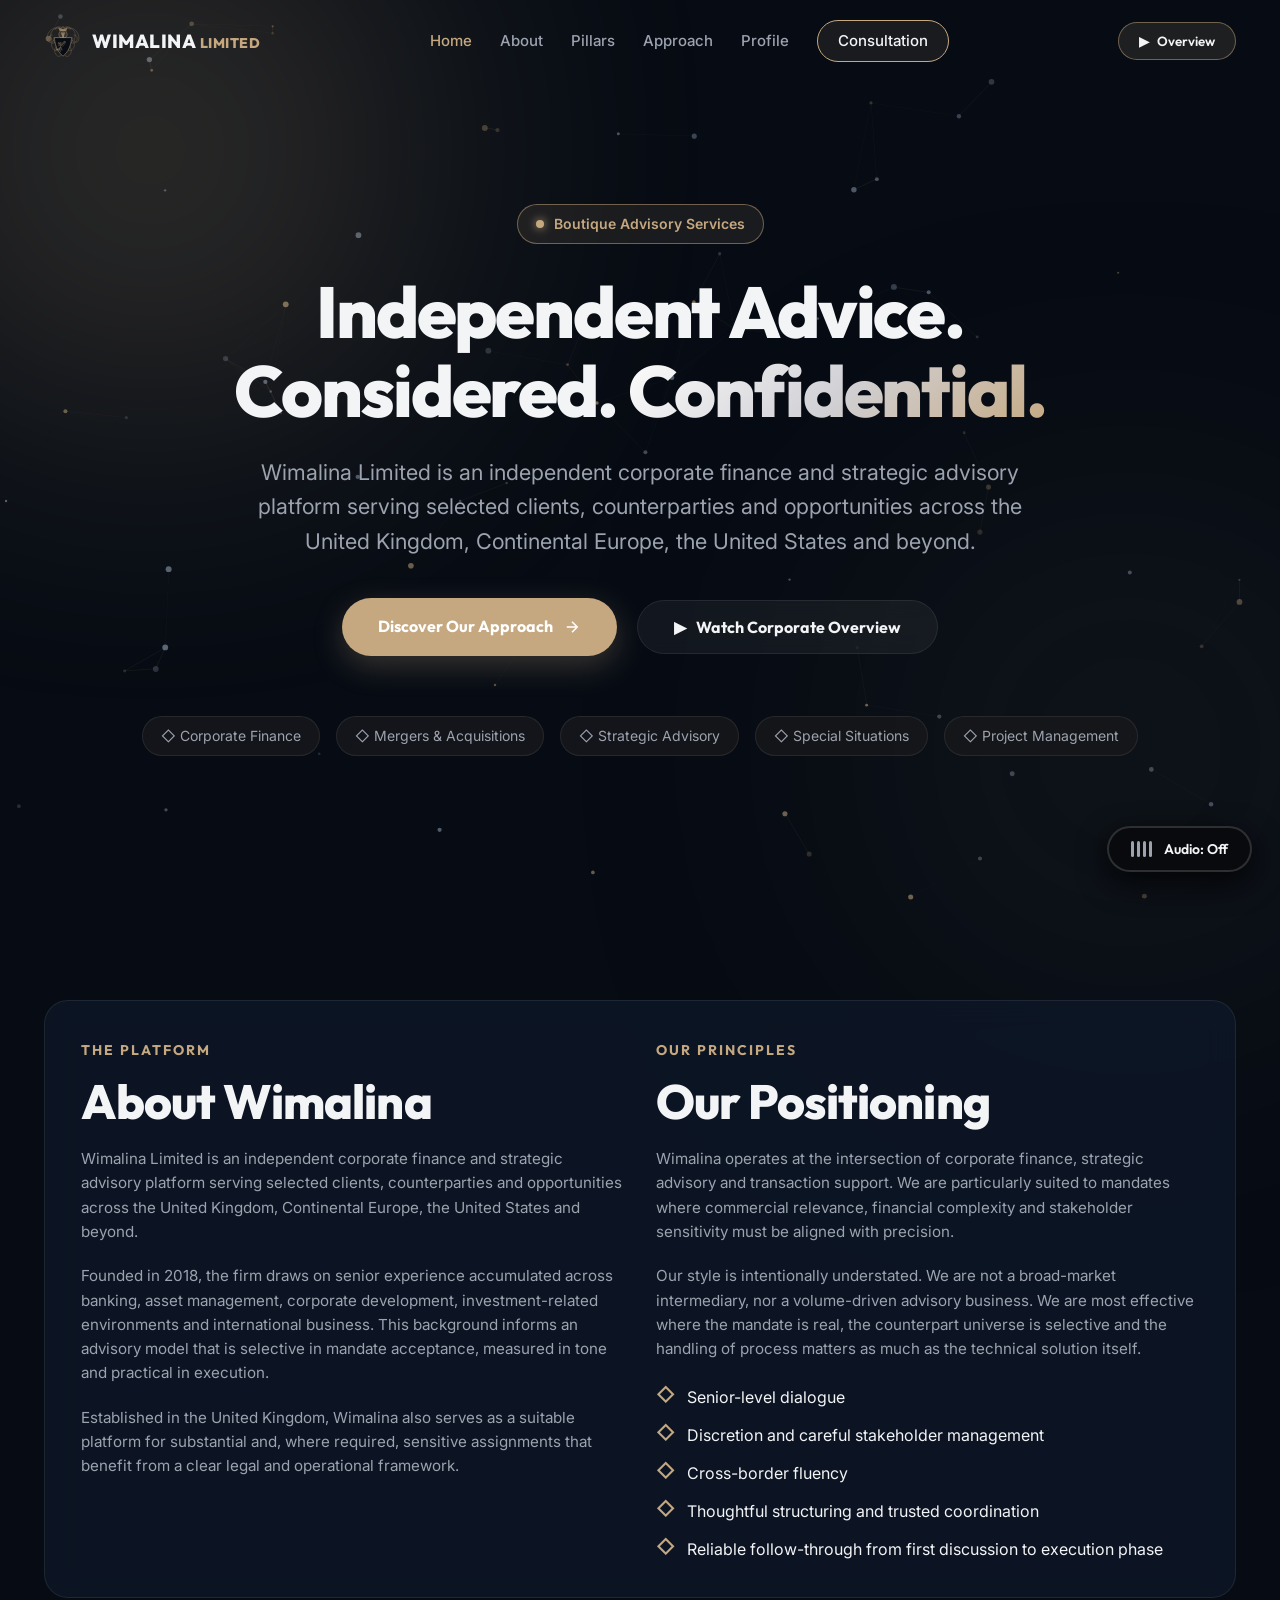
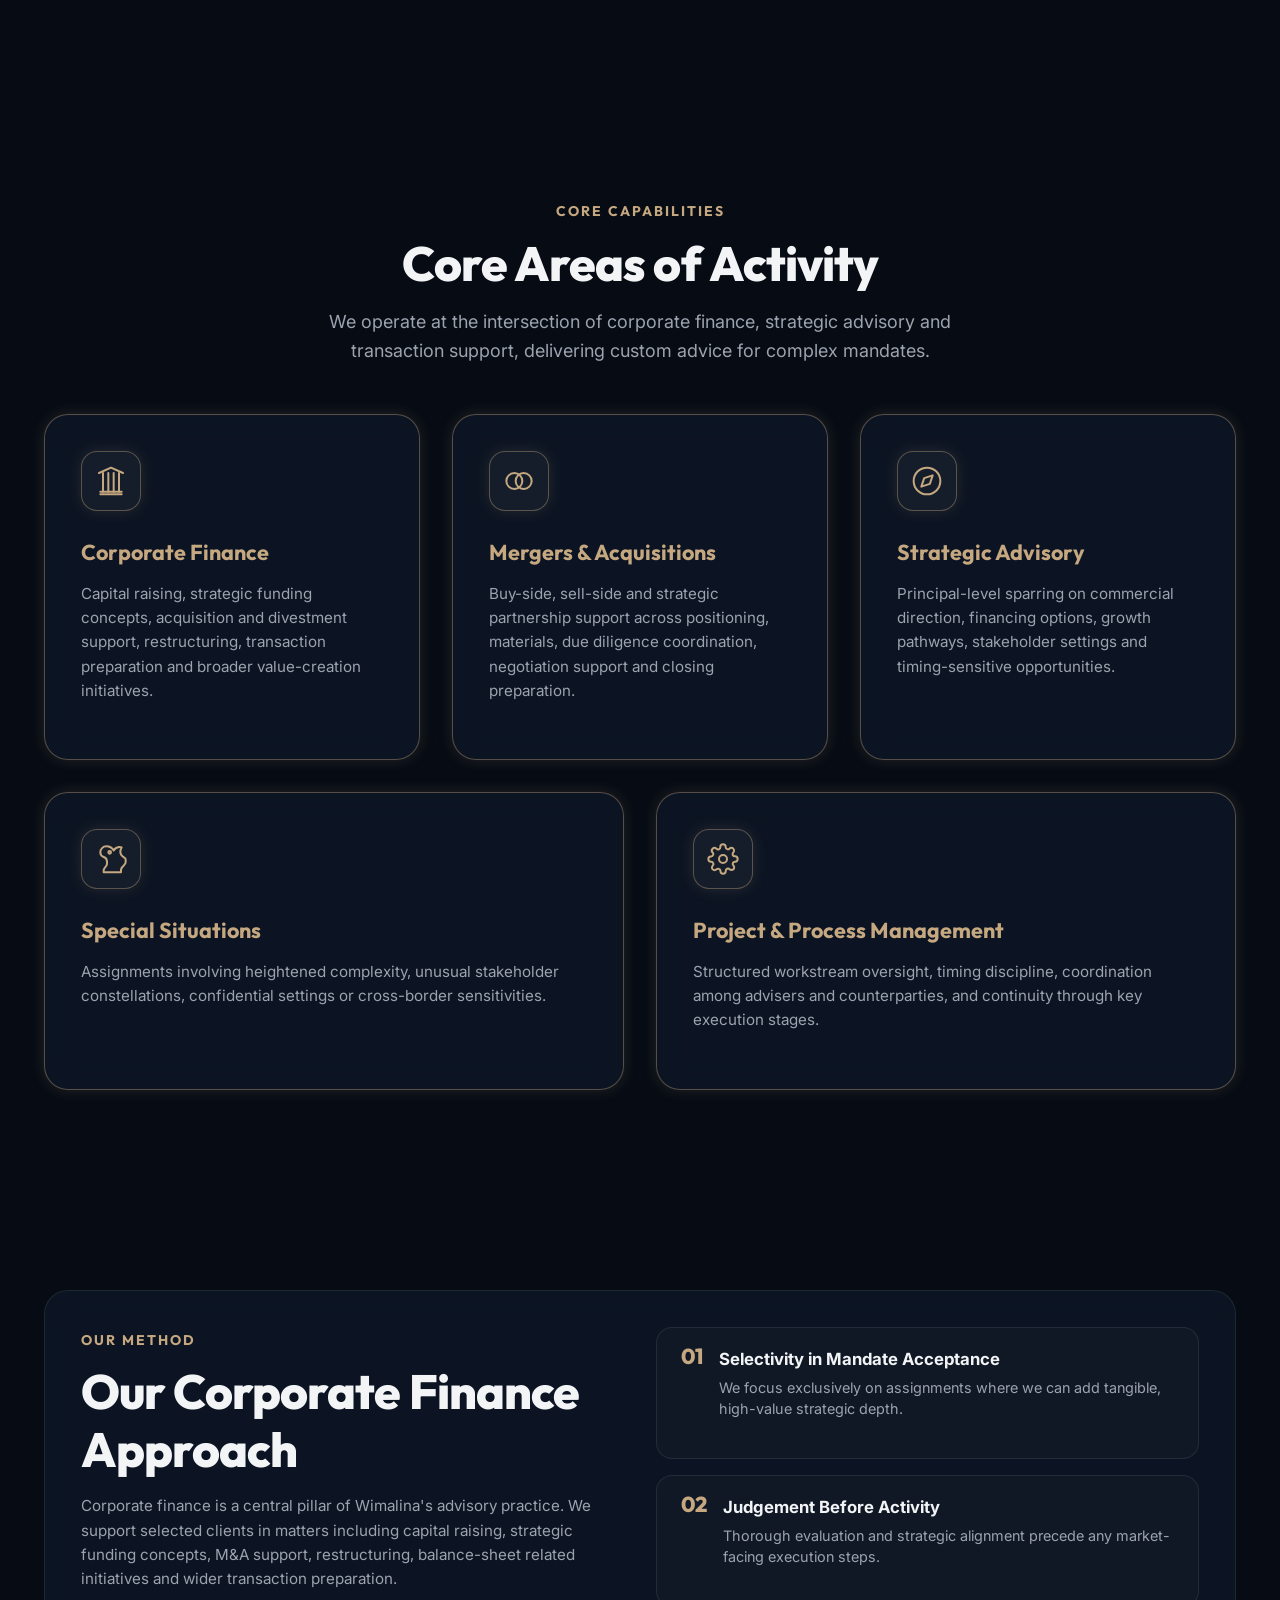
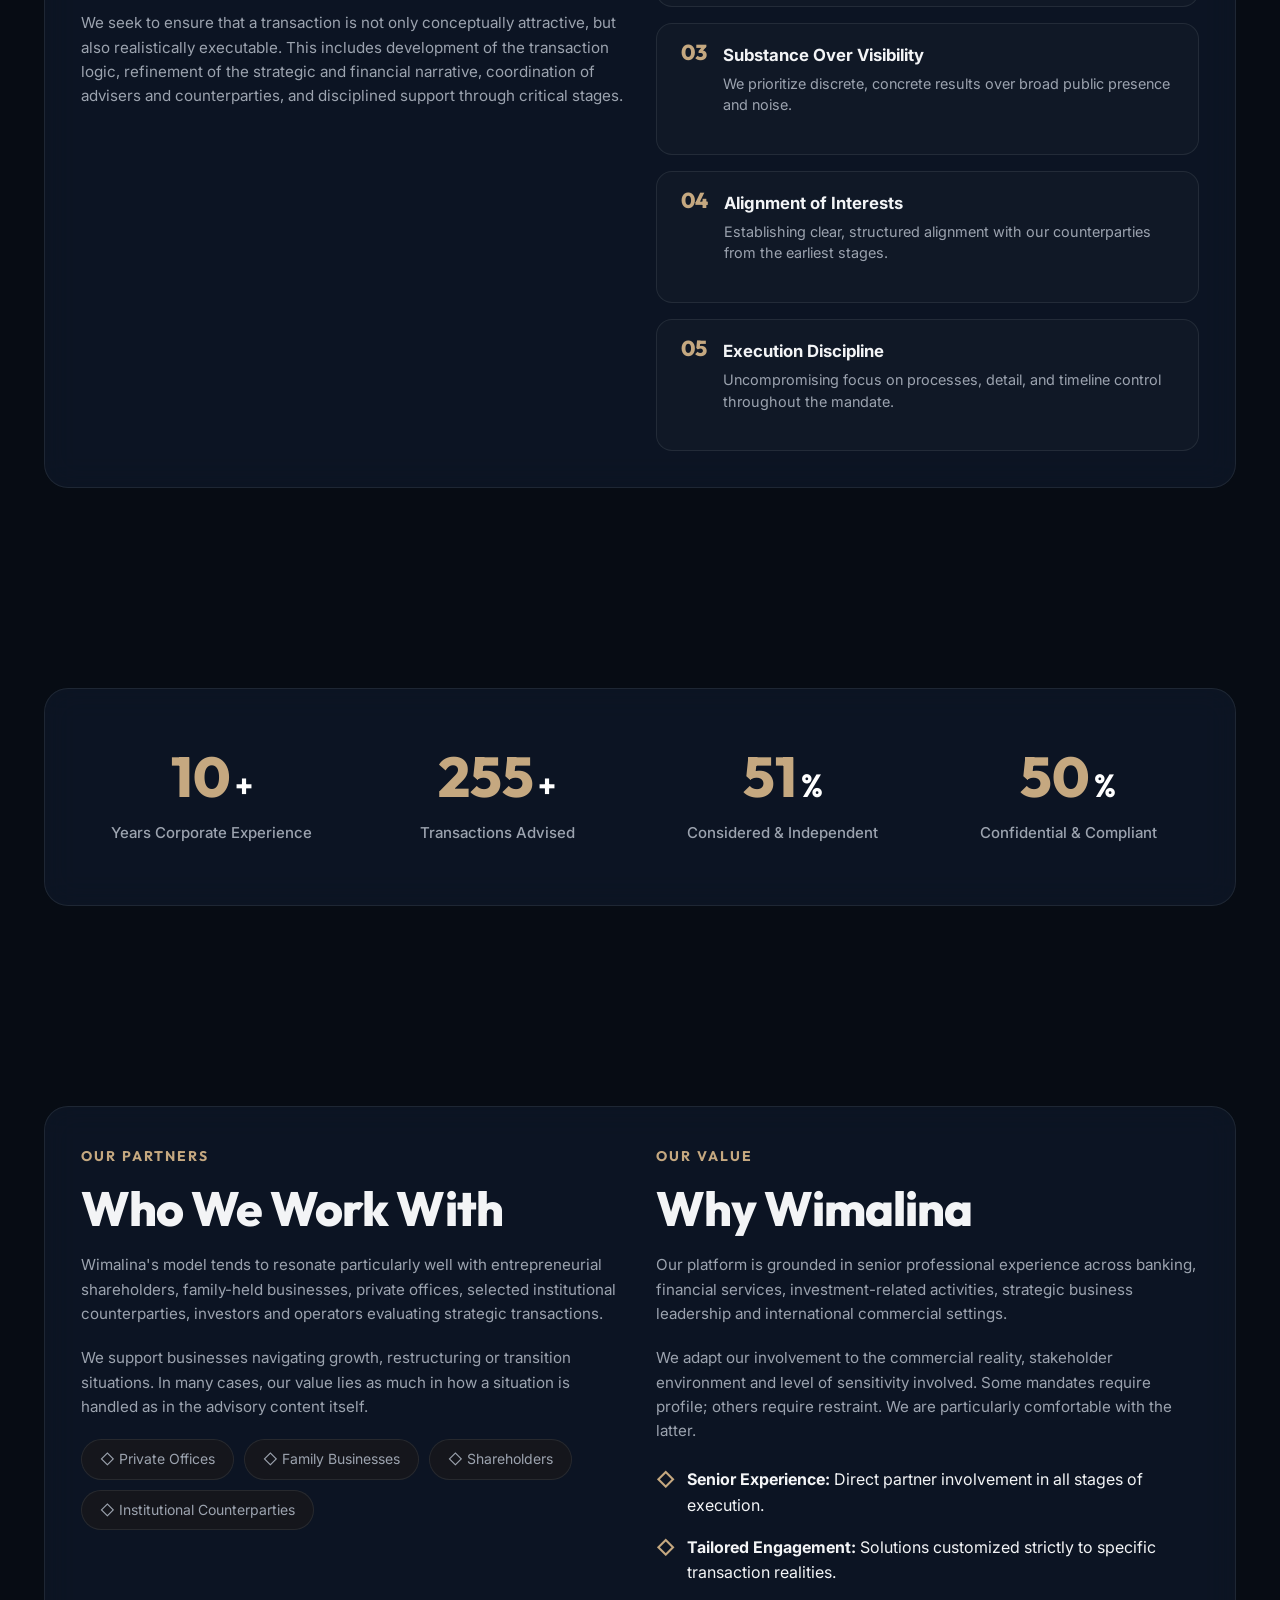
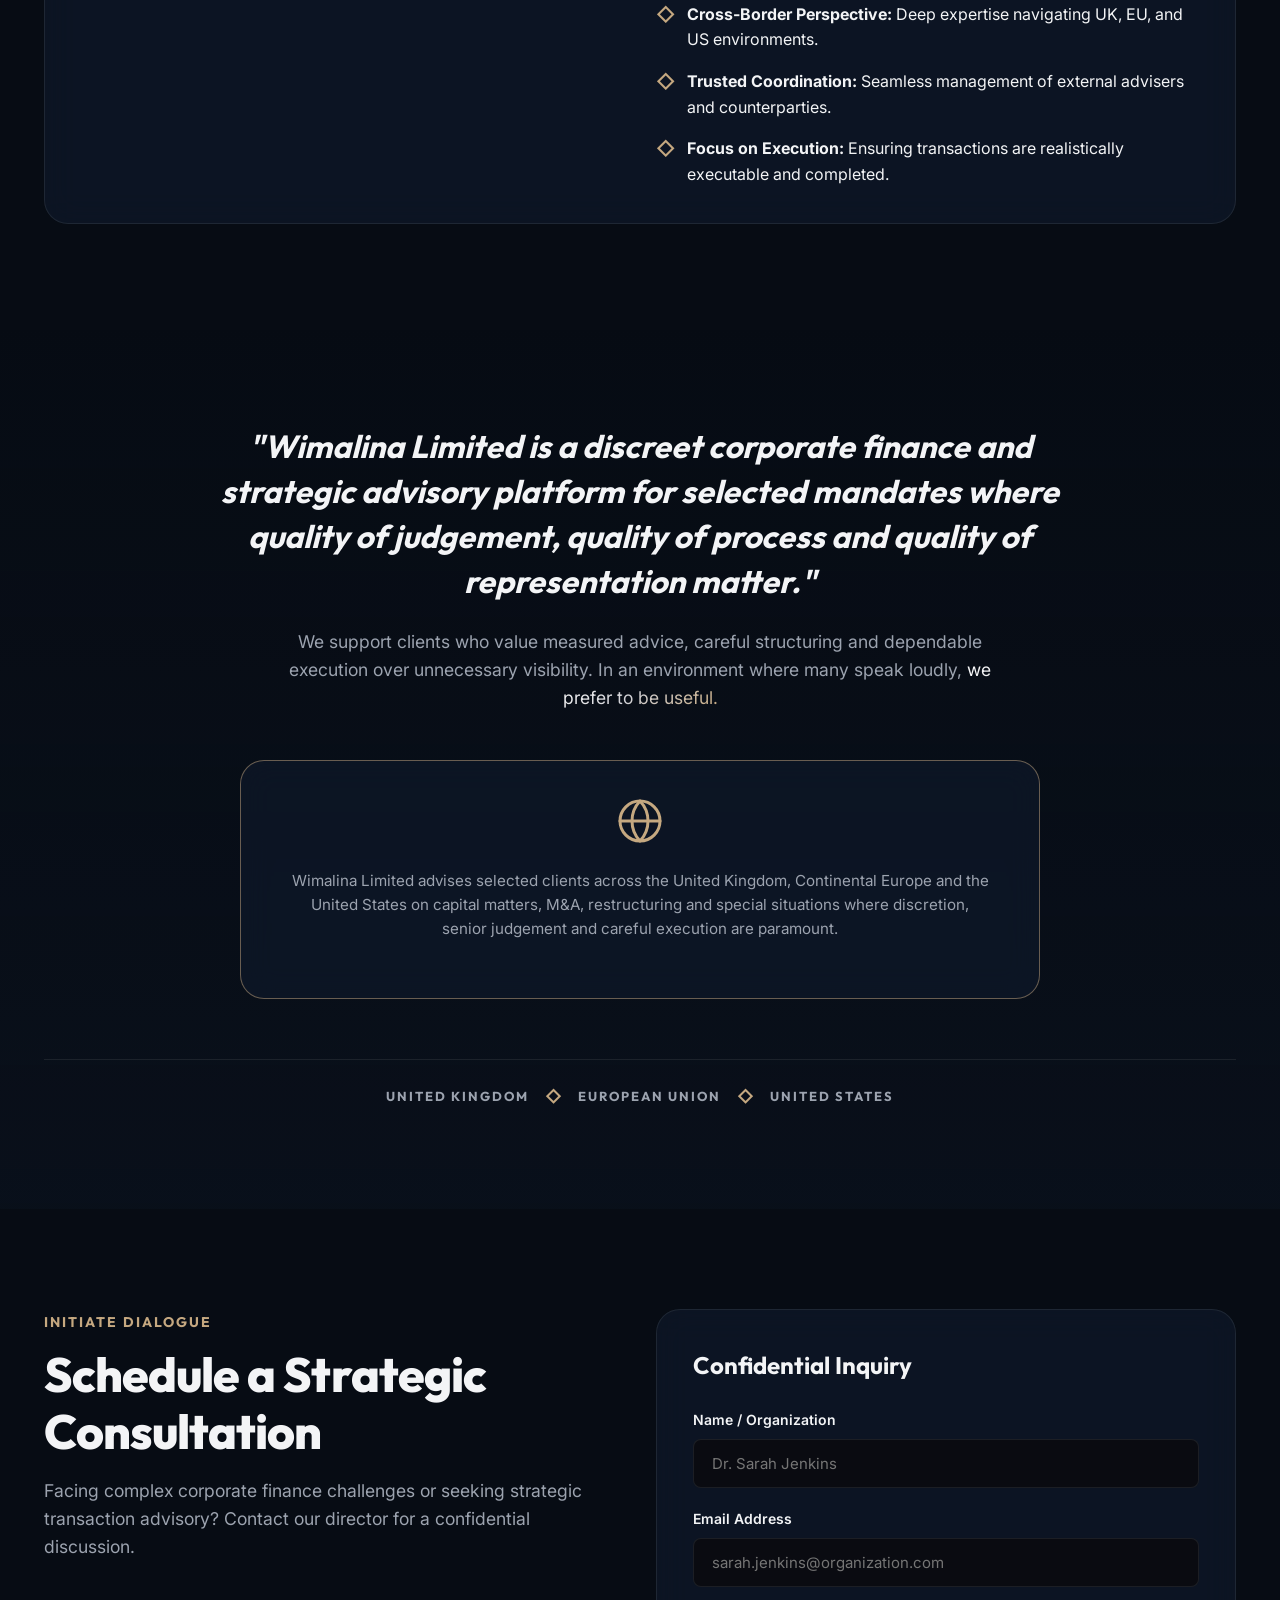
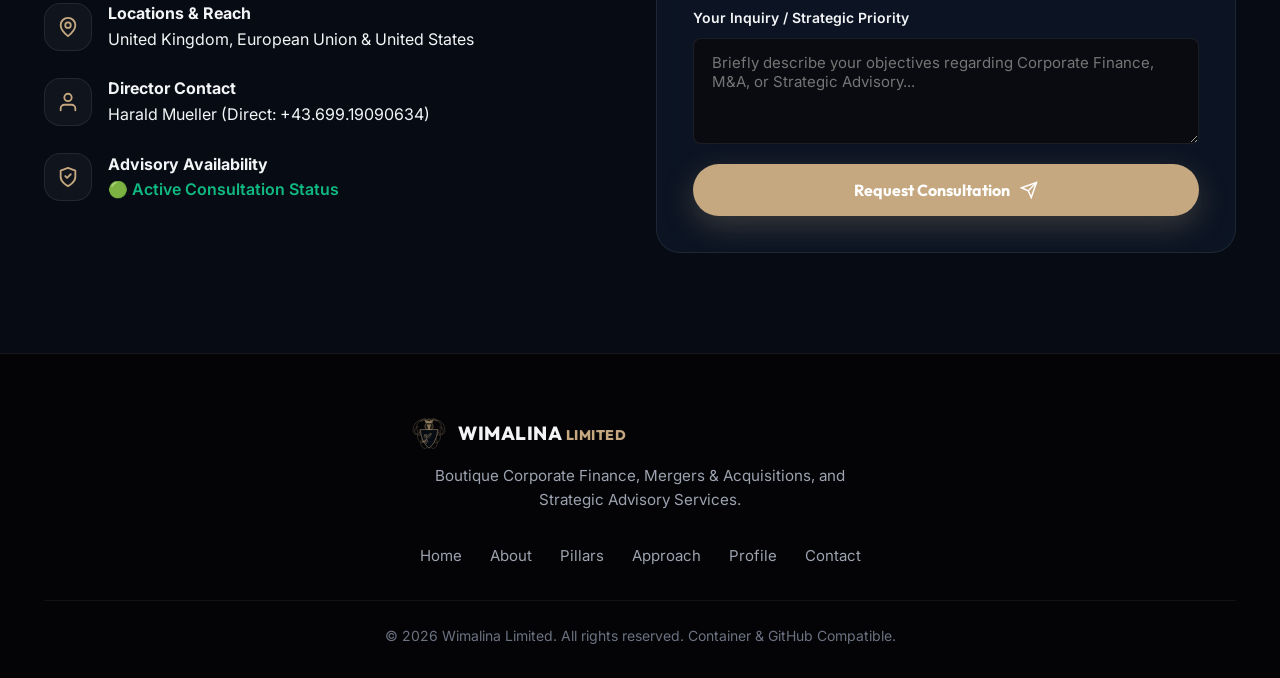
==== commit b1d51d0e: "Add custom griffin crest logo SVG and update contact section icons" ====
--- a/index.html
+++ b/index.html
@@ -69,12 +69,39 @@
     <header class="site-header" id="siteHeader">
         <div class="container header-inner">
             <a href="#" class="brand-logo" aria-label="Wimalina Limited Logo">
-                <svg class="logo-crest" viewBox="0 0 64 64" width="38" height="38" fill="none" xmlns="http://www.w3.org/2000/svg">
-                    <path d="M32 4C45 4 52 12 52 24C52 40 32 56 32 56C32 56 12 40 12 24C12 12 19 4 32 4Z" stroke="var(--primary)" stroke-width="2.5" stroke-linejoin="round" fill="rgba(197, 168, 128, 0.05)"/>
-                    <path d="M32 10V50" stroke="var(--primary)" stroke-width="1.5" stroke-dasharray="2 2"/>
-                    <path d="M20 24H44" stroke="var(--primary)" stroke-width="1.5" stroke-dasharray="2 2"/>
-                    <path d="M26 16L32 10L38 16" stroke="var(--primary)" stroke-width="2" stroke-linecap="round" stroke-linejoin="round"/>
-                    <path d="M22 20L28 38L32 28L36 38L42 20" stroke="var(--primary)" stroke-width="2.5" stroke-linecap="round" stroke-linejoin="round"/>
+                <svg class="logo-crest" viewBox="0 0 200 200" width="38" height="38" fill="none" stroke="var(--primary)" stroke-width="1.8" stroke-linecap="round" stroke-linejoin="round" xmlns="http://www.w3.org/2000/svg">
+                    <path d="M95 38 C80 32, 65 30, 52 38 C40 46, 32 60, 36 78 C38 88, 44 94, 40 102 C36 110, 22 108, 18 96 C14 84, 16 66, 28 50 C40 34, 60 28, 78 30 C86 31, 92 34, 95 38 Z" stroke-width="1.2"/>
+                    <path d="M44 68 C34 68, 22 76, 26 92 C30 108, 46 116, 58 108 C50 104, 46 92, 50 82" stroke-width="1.2"/>
+                    <path d="M52 96 C40 104, 36 120, 44 136 C52 152, 70 156, 76 144 C66 140, 60 126, 64 114" stroke-width="1.2"/>
+                    <path d="M68 126 C56 136, 52 154, 62 170 C72 186, 90 184, 94 168" stroke-width="1.2"/>
+                    <path d="M105 38 C120 32, 135 30, 148 38 C160 46, 168 60, 164 78 C162 88, 156 94, 160 102 C164 110, 178 108, 182 96 C186 84, 184 66, 172 50 C160 34, 140 28, 122 30 C114 31, 108 34, 105 38 Z" stroke-width="1.2"/>
+                    <path d="M156 68 C166 68, 178 76, 174 92 C170 108, 154 116, 142 108 C150 104, 154 92, 150 82" stroke-width="1.2"/>
+                    <path d="M148 96 C160 104, 164 120, 156 136 C148 152, 130 156, 124 144 C134 140, 140 126, 136 114" stroke-width="1.2"/>
+                    <path d="M132 126 C144 136, 148 154, 138 170 C128 186, 110 184, 106 168" stroke-width="1.2"/>
+                    <path d="M90 28 C85 24, 76 22, 68 26 C60 30, 58 38, 64 42" stroke-width="1"/>
+                    <path d="M110 28 C115 24, 124 22, 132 26 C140 30, 142 38, 136 42" stroke-width="1"/>
+                    <path d="M82 40 L78 30 L88 34 L100 24 L112 34 L122 30 L118 40 Z" fill="rgba(197, 168, 128, 0.15)"/>
+                    <rect x="82" y="40" width="36" height="5" rx="1.5" fill="rgba(197, 168, 128, 0.25)"/>
+                    <line x1="86" y1="42.5" x2="114" y2="42.5" stroke-width="2"/>
+                    <path d="M86 47 C86 47, 78 55, 78 66 C78 78, 86 84, 100 84 C114 84, 122 78, 122 66 C122 55, 114 47, 114 47 Z" fill="rgba(197, 168, 128, 0.15)"/>
+                    <path d="M94 56 C94 56, 96 72, 100 72 C104 72, 106 56, 106 56" stroke-dasharray="1 1"/>
+                    <line x1="91" y1="58" x2="109" y2="58"/>
+                    <line x1="93" y1="64" x2="107" y2="64"/>
+                    <line x1="96" y1="70" x2="104" y2="70"/>
+                    <line x1="100" y1="47" x2="100" y2="84" stroke-width="1.2"/>
+                    <circle cx="100" cy="78" r="2.5" fill="#c5a880"/>
+                    <path d="M55 84 C55 84, 55 146, 100 180 C145 146, 145 84, 145 84 Z" stroke-width="2.5" fill="rgba(7, 12, 20, 0.95)"/>
+                    <g transform="translate(72, 98) scale(0.55)">
+                        <path d="M38 48 C44 32, 58 18, 76 10 C70 28, 62 42, 48 54 M32 44 C38 26, 50 12, 68 6 C60 20, 52 34, 38 44" stroke-width="2.5" stroke-linecap="round"/>
+                        <path d="M24 32 C22 24, 16 18, 8 18 C11 26, 15 32, 21 34" stroke-width="2.5" stroke-linecap="round"/>
+                        <path d="M9 20 C6 23, 4 26, 2 26 C4 27, 6 29, 9 27" stroke-width="2" stroke-linejoin="round" fill="#c5a880"/>
+                        <path d="M22 25 L26 15 L28 25 M28 22 L33 16 L33 24" stroke-width="1.8"/>
+                        <path d="M24 34 C28 42, 30 52, 24 64 C18 76, 12 80, 14 88 C16 96, 25 100, 30 106 C27 100, 22 94, 24 86 C26 78, 36 70, 32 58" stroke-width="2.5"/>
+                        <path d="M17 76 C10 70, 2 74, -4 84 C2 92, 10 94, 17 88 C12 84, 8 76, 12 70" stroke-width="2"/>
+                        <path d="M-4 84 C-8 88, -12 86, -15 80 C-12 76, -8 78, -4 84 Z" fill="#c5a880"/>
+                        <path d="M24 64 L12 84 L6 86 M14 84 L11 90 M27 62 L38 82 L44 86 M35 82 L38 88" stroke-width="2.5" stroke-linecap="round"/>
+                        <path d="M22 40 L10 42 L4 40 M22 40 L12 50 L8 52" stroke-width="2.5" stroke-linecap="round"/>
+                    </g>
                 </svg>
                 <span class="logo-text">WIMALINA <span class="logo-dot">LIMITED</span></span>
             </a>
@@ -484,36 +511,51 @@
                     <div class="contact-info">
                         <span class="section-subtitle">Initiate Dialogue</span>
                         <h2 class="section-title">Schedule a Strategic Consultation</h2>
-                        <p class="contact-desc">
-                            Facing complex corporate finance challenges or seeking strategic transaction advisory? Contact our director for a confidential discussion.
-                        </p>
-
-                        <div class="contact-details">
-                            <div class="contact-item">
-                                <span class="item-icon">📍</span>
-                                <div>
-                                    <strong>Locations & Reach</strong>
-                                    <p>United Kingdom, European Union & United States</p>
-                                </div>
-                            </div>
-
-                            <div class="contact-item">
-                                <span class="item-icon">👤</span>
-                                <div>
-                                    <strong>Director Contact</strong>
-                                    <p>Harald Mueller (Direct: +43.699.19090634)</p>
-                                </div>
-                            </div>
-
-                            <div class="contact-item">
-                                <span class="item-icon">⚡</span>
-                                <div>
-                                    <strong>Advisory Availability</strong>
-                                    <p class="status-online">🟢 Active Consultation Status</p>
-                                </div>
-                            </div>
-                        </div>
-                    </div>
+                            <p class="contact-desc">
+                                Facing complex corporate finance challenges or seeking strategic transaction advisory? Contact our director for a confidential discussion.
+                            </p>
+
+                            <div class="contact-details">
+                                <div class="contact-item">
+                                    <span class="item-icon">
+                                        <svg class="contact-icon" viewBox="0 0 24 24" width="22" height="22" fill="none" stroke="currentColor" stroke-width="2" stroke-linecap="round" stroke-linejoin="round">
+                                            <path d="M12 2a8 8 0 0 0-8 8c0 5.25 8 12 8 12s8-6.75 8-12a8 8 0 0 0-8-8z"/>
+                                            <circle cx="12" cy="10" r="3"/>
+                                        </svg>
+                                    </span>
+                                    <div>
+                                        <strong>Locations & Reach</strong>
+                                        <p>United Kingdom, European Union & United States</p>
+                                    </div>
+                                </div>
+
+                                <div class="contact-item">
+                                    <span class="item-icon">
+                                        <svg class="contact-icon" viewBox="0 0 24 24" width="22" height="22" fill="none" stroke="currentColor" stroke-width="2" stroke-linecap="round" stroke-linejoin="round">
+                                            <path d="M20 21v-2a4 4 0 0 0-4-4H8a4 4 0 0 0-4 4v2"/>
+                                            <circle cx="12" cy="7" r="4"/>
+                                        </svg>
+                                    </span>
+                                    <div>
+                                        <strong>Director Contact</strong>
+                                        <p>Harald Mueller (Direct: +43.699.19090634)</p>
+                                    </div>
+                                </div>
+
+                                <div class="contact-item">
+                                    <span class="item-icon">
+                                        <svg class="contact-icon" viewBox="0 0 24 24" width="22" height="22" fill="none" stroke="currentColor" stroke-width="2" stroke-linecap="round" stroke-linejoin="round">
+                                            <path d="M12 22s8-4 8-10V5l-8-3-8 3v7c0 6 8 10 8 10z"/>
+                                            <path d="M9 11l2 2 4-4"/>
+                                        </svg>
+                                    </span>
+                                    <div>
+                                        <strong>Advisory Availability</strong>
+                                        <p class="status-online">🟢 Active Consultation Status</p>
+                                    </div>
+                                </div>
+                            </div>
+                        </div>
 
                     <div class="contact-form-card glass-card">
                         <h3>Confidential Inquiry</h3>
@@ -551,12 +593,39 @@
         <div class="container footer-inner">
             <div class="footer-brand">
                 <a href="#" class="brand-logo" aria-label="Wimalina Limited Logo">
-                    <svg class="logo-crest" viewBox="0 0 64 64" width="38" height="38" fill="none" xmlns="http://www.w3.org/2000/svg">
-                        <path d="M32 4C45 4 52 12 52 24C52 40 32 56 32 56C32 56 12 40 12 24C12 12 19 4 32 4Z" stroke="var(--primary)" stroke-width="2.5" stroke-linejoin="round" fill="rgba(197, 168, 128, 0.05)"/>
-                        <path d="M32 10V50" stroke="var(--primary)" stroke-width="1.5" stroke-dasharray="2 2"/>
-                        <path d="M20 24H44" stroke="var(--primary)" stroke-width="1.5" stroke-dasharray="2 2"/>
-                        <path d="M26 16L32 10L38 16" stroke="var(--primary)" stroke-width="2" stroke-linecap="round" stroke-linejoin="round"/>
-                        <path d="M22 20L28 38L32 28L36 38L42 20" stroke="var(--primary)" stroke-width="2.5" stroke-linecap="round" stroke-linejoin="round"/>
+                    <svg class="logo-crest" viewBox="0 0 200 200" width="38" height="38" fill="none" stroke="var(--primary)" stroke-width="1.8" stroke-linecap="round" stroke-linejoin="round" xmlns="http://www.w3.org/2000/svg">
+                        <path d="M95 38 C80 32, 65 30, 52 38 C40 46, 32 60, 36 78 C38 88, 44 94, 40 102 C36 110, 22 108, 18 96 C14 84, 16 66, 28 50 C40 34, 60 28, 78 30 C86 31, 92 34, 95 38 Z" stroke-width="1.2"/>
+                        <path d="M44 68 C34 68, 22 76, 26 92 C30 108, 46 116, 58 108 C50 104, 46 92, 50 82" stroke-width="1.2"/>
+                        <path d="M52 96 C40 104, 36 120, 44 136 C52 152, 70 156, 76 144 C66 140, 60 126, 64 114" stroke-width="1.2"/>
+                        <path d="M68 126 C56 136, 52 154, 62 170 C72 186, 90 184, 94 168" stroke-width="1.2"/>
+                        <path d="M105 38 C120 32, 135 30, 148 38 C160 46, 168 60, 164 78 C162 88, 156 94, 160 102 C164 110, 178 108, 182 96 C186 84, 184 66, 172 50 C160 34, 140 28, 122 30 C114 31, 108 34, 105 38 Z" stroke-width="1.2"/>
+                        <path d="M156 68 C166 68, 178 76, 174 92 C170 108, 154 116, 142 108 C150 104, 154 92, 150 82" stroke-width="1.2"/>
+                        <path d="M148 96 C160 104, 164 120, 156 136 C148 152, 130 156, 124 144 C134 140, 140 126, 136 114" stroke-width="1.2"/>
+                        <path d="M132 126 C144 136, 148 154, 138 170 C128 186, 110 184, 106 168" stroke-width="1.2"/>
+                        <path d="M90 28 C85 24, 76 22, 68 26 C60 30, 58 38, 64 42" stroke-width="1"/>
+                        <path d="M110 28 C115 24, 124 22, 132 26 C140 30, 142 38, 136 42" stroke-width="1"/>
+                        <path d="M82 40 L78 30 L88 34 L100 24 L112 34 L122 30 L118 40 Z" fill="rgba(197, 168, 128, 0.15)"/>
+                        <rect x="82" y="40" width="36" height="5" rx="1.5" fill="rgba(197, 168, 128, 0.25)"/>
+                        <line x1="86" y1="42.5" x2="114" y2="42.5" stroke-width="2"/>
+                        <path d="M86 47 C86 47, 78 55, 78 66 C78 78, 86 84, 100 84 C114 84, 122 78, 122 66 C122 55, 114 47, 114 47 Z" fill="rgba(197, 168, 128, 0.15)"/>
+                        <path d="M94 56 C94 56, 96 72, 100 72 C104 72, 106 56, 106 56" stroke-dasharray="1 1"/>
+                        <line x1="91" y1="58" x2="109" y2="58"/>
+                        <line x1="93" y1="64" x2="107" y2="64"/>
+                        <line x1="96" y1="70" x2="104" y2="70"/>
+                        <line x1="100" y1="47" x2="100" y2="84" stroke-width="1.2"/>
+                        <circle cx="100" cy="78" r="2.5" fill="#c5a880"/>
+                        <path d="M55 84 C55 84, 55 146, 100 180 C145 146, 145 84, 145 84 Z" stroke-width="2.5" fill="rgba(7, 12, 20, 0.95)"/>
+                        <g transform="translate(72, 98) scale(0.55)">
+                            <path d="M38 48 C44 32, 58 18, 76 10 C70 28, 62 42, 48 54 M32 44 C38 26, 50 12, 68 6 C60 20, 52 34, 38 44" stroke-width="2.5" stroke-linecap="round"/>
+                            <path d="M24 32 C22 24, 16 18, 8 18 C11 26, 15 32, 21 34" stroke-width="2.5" stroke-linecap="round"/>
+                            <path d="M9 20 C6 23, 4 26, 2 26 C4 27, 6 29, 9 27" stroke-width="2" stroke-linejoin="round" fill="#c5a880"/>
+                            <path d="M22 25 L26 15 L28 25 M28 22 L33 16 L33 24" stroke-width="1.8"/>
+                            <path d="M24 34 C28 42, 30 52, 24 64 C18 76, 12 80, 14 88 C16 96, 25 100, 30 106 C27 100, 22 94, 24 86 C26 78, 36 70, 32 58" stroke-width="2.5"/>
+                            <path d="M17 76 C10 70, 2 74, -4 84 C2 92, 10 94, 17 88 C12 84, 8 76, 12 70" stroke-width="2"/>
+                            <path d="M-4 84 C-8 88, -12 86, -15 80 C-12 76, -8 78, -4 84 Z" fill="#c5a880"/>
+                            <path d="M24 64 L12 84 L6 86 M14 84 L11 90 M27 62 L38 82 L44 86 M35 82 L38 88" stroke-width="2.5" stroke-linecap="round"/>
+                            <path d="M22 40 L10 42 L4 40 M22 40 L12 50 L8 52" stroke-width="2.5" stroke-linecap="round"/>
+                        </g>
                     </svg>
                     <span class="logo-text">WIMALINA <span class="logo-dot">LIMITED</span></span>
                 </a>
--- a/styles.css
+++ b/styles.css
@@ -899,6 +899,13 @@
     justify-content: center;
 }
 
+.contact-icon {
+    stroke: var(--primary);
+    width: 22px;
+    height: 22px;
+    display: block;
+}
+
 .status-online { color: #10b981; font-weight: 600; }
 
 .contact-form-card h3 {
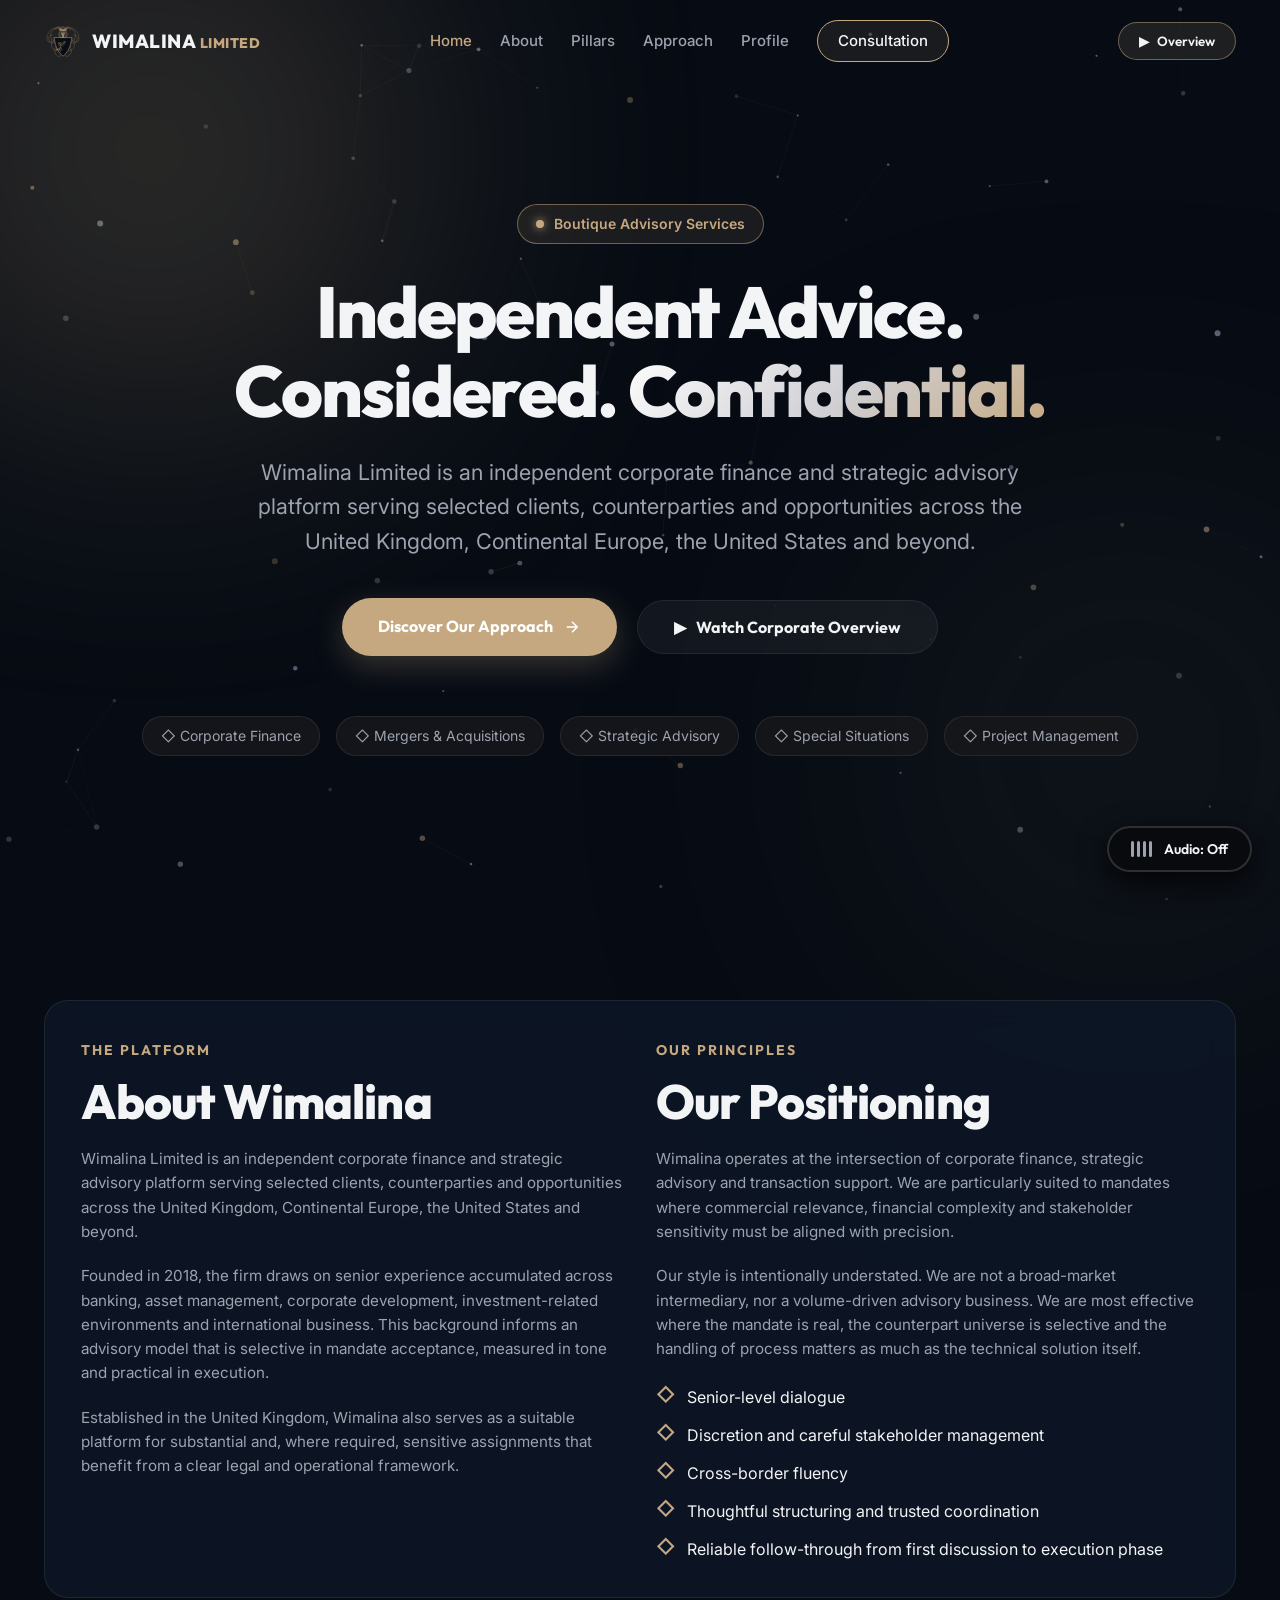
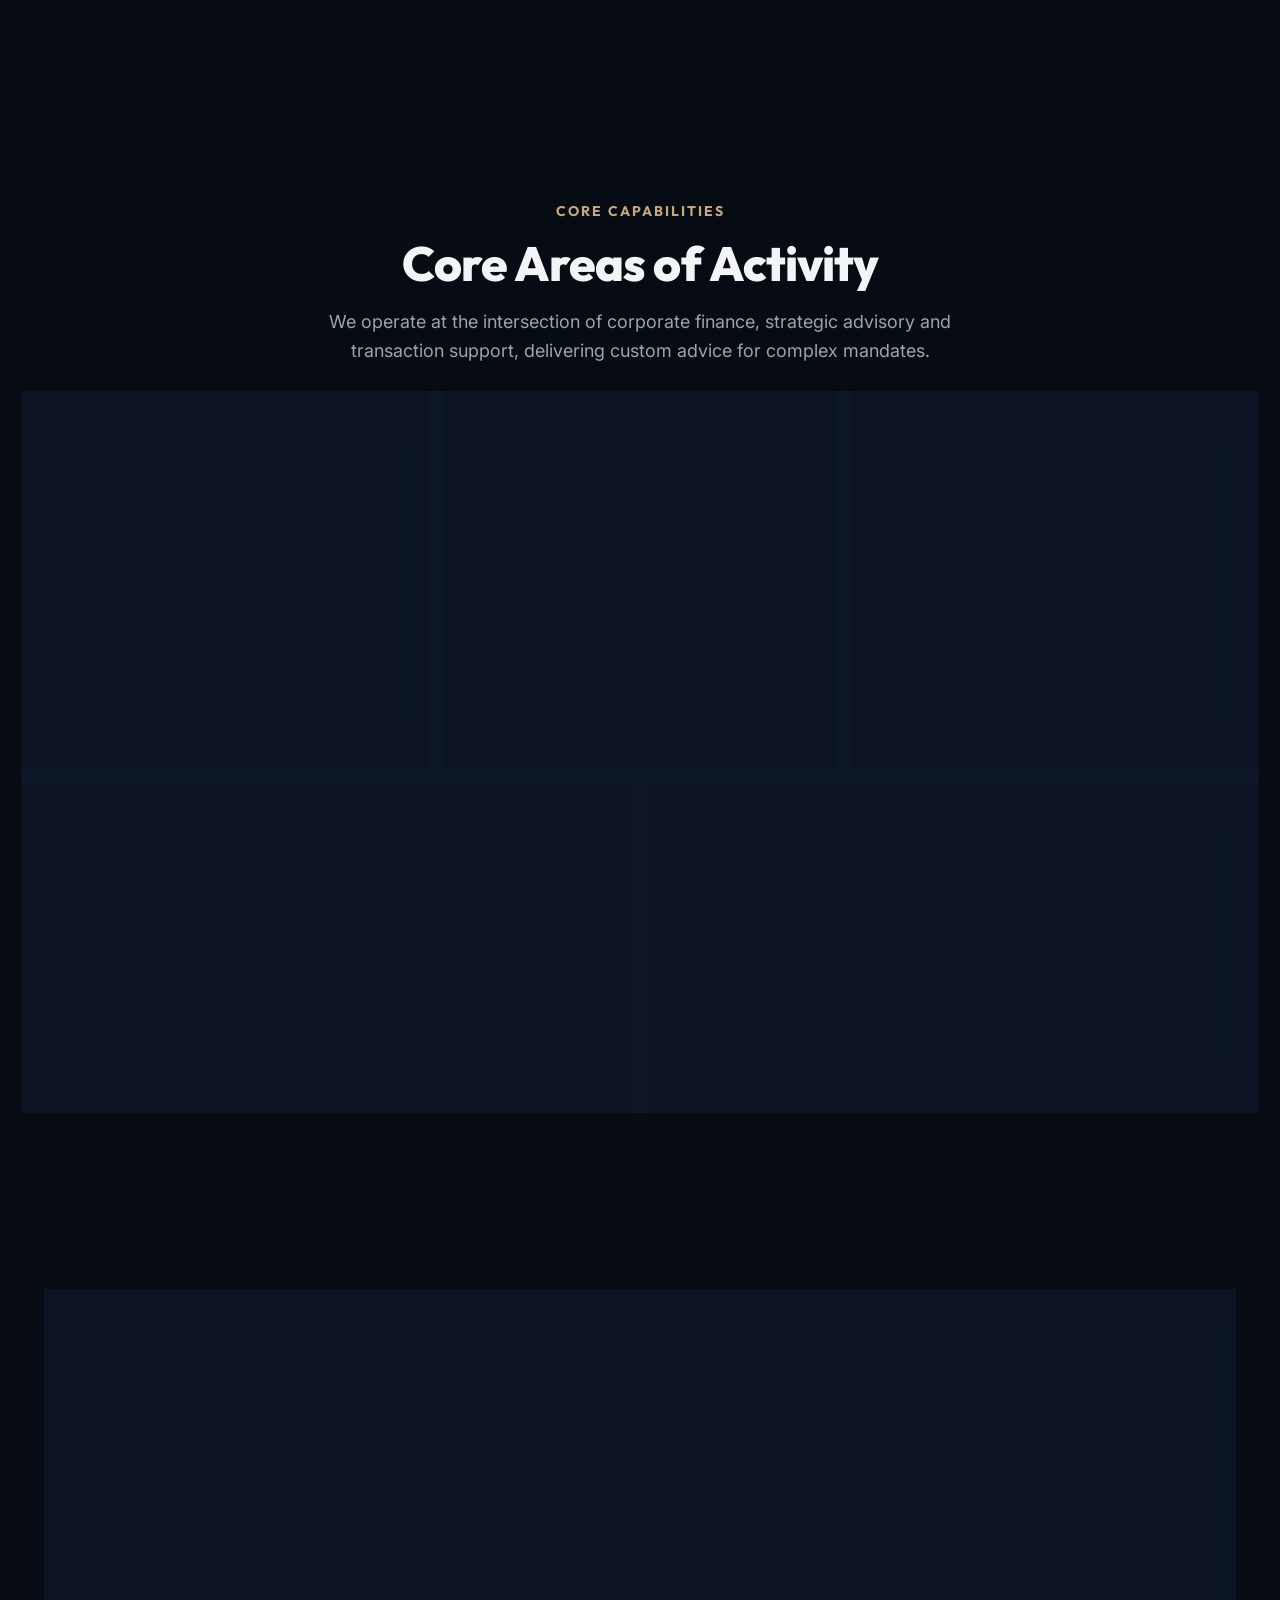
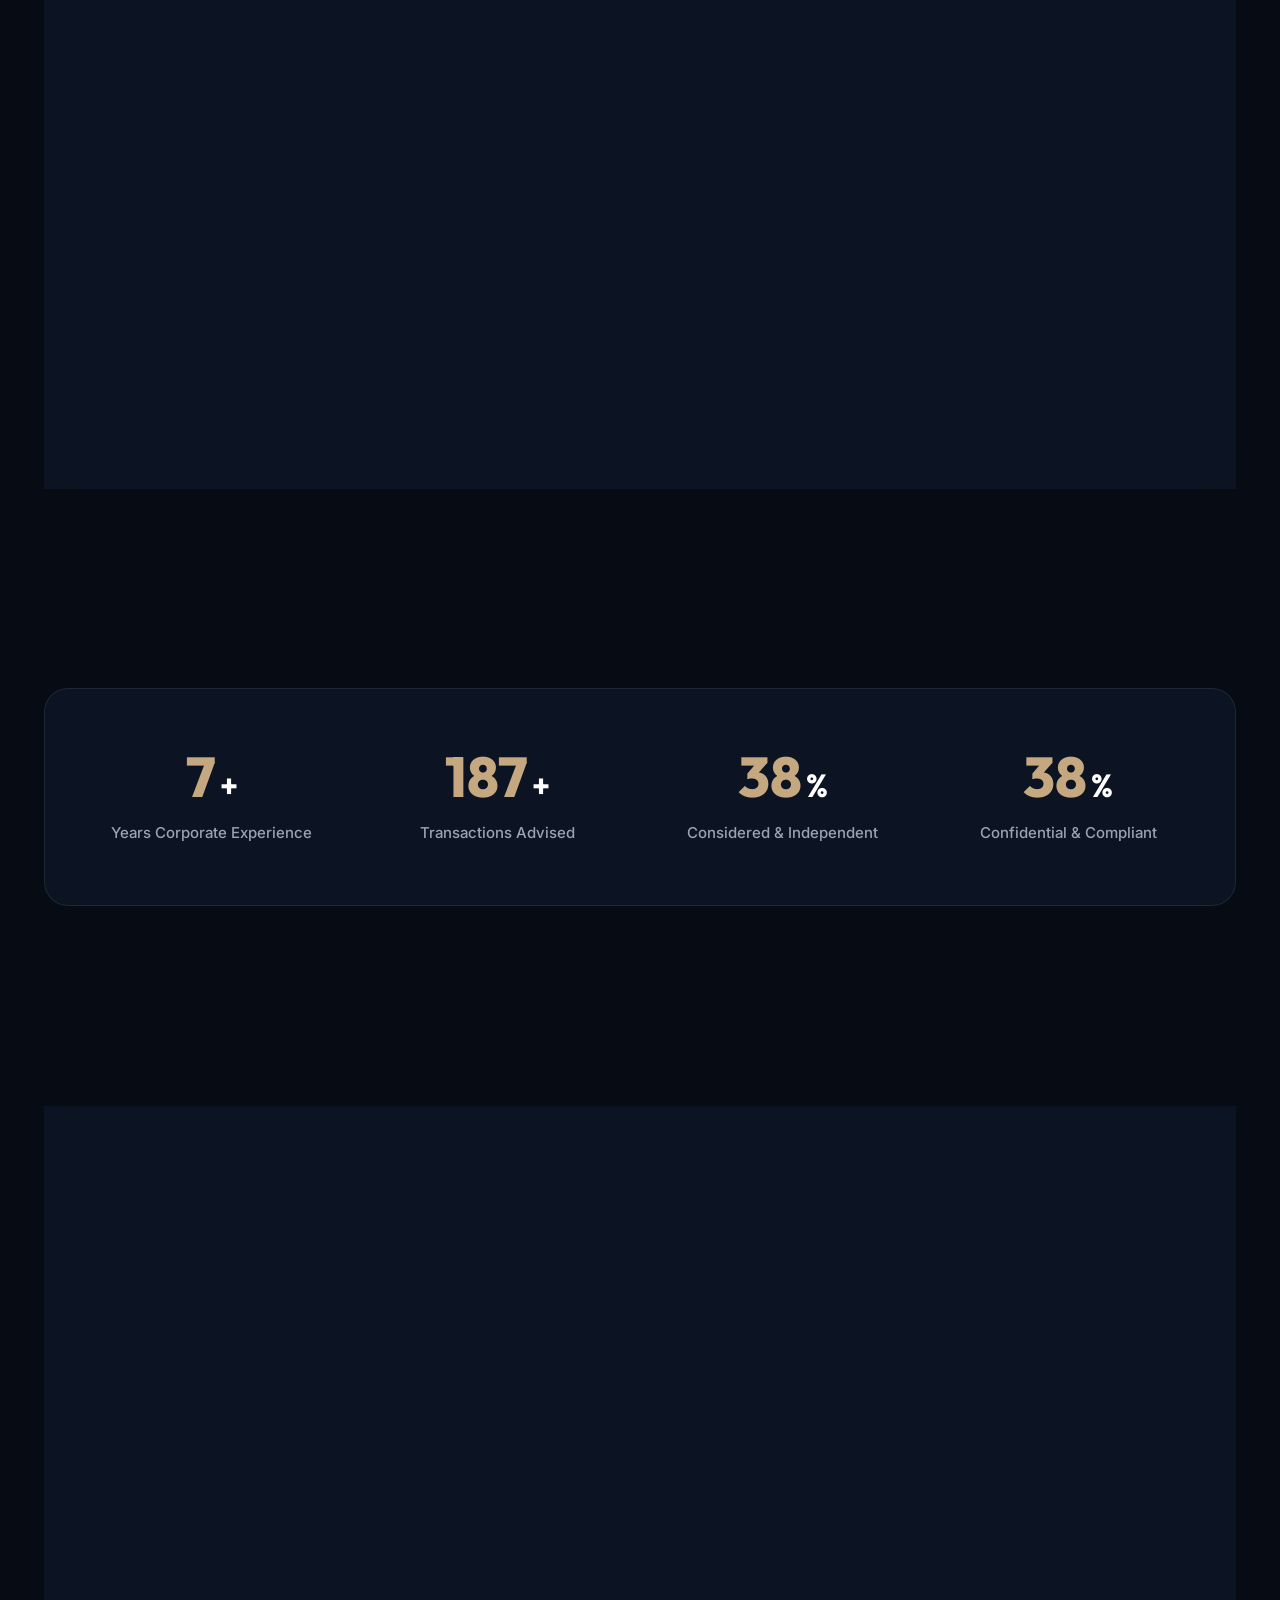
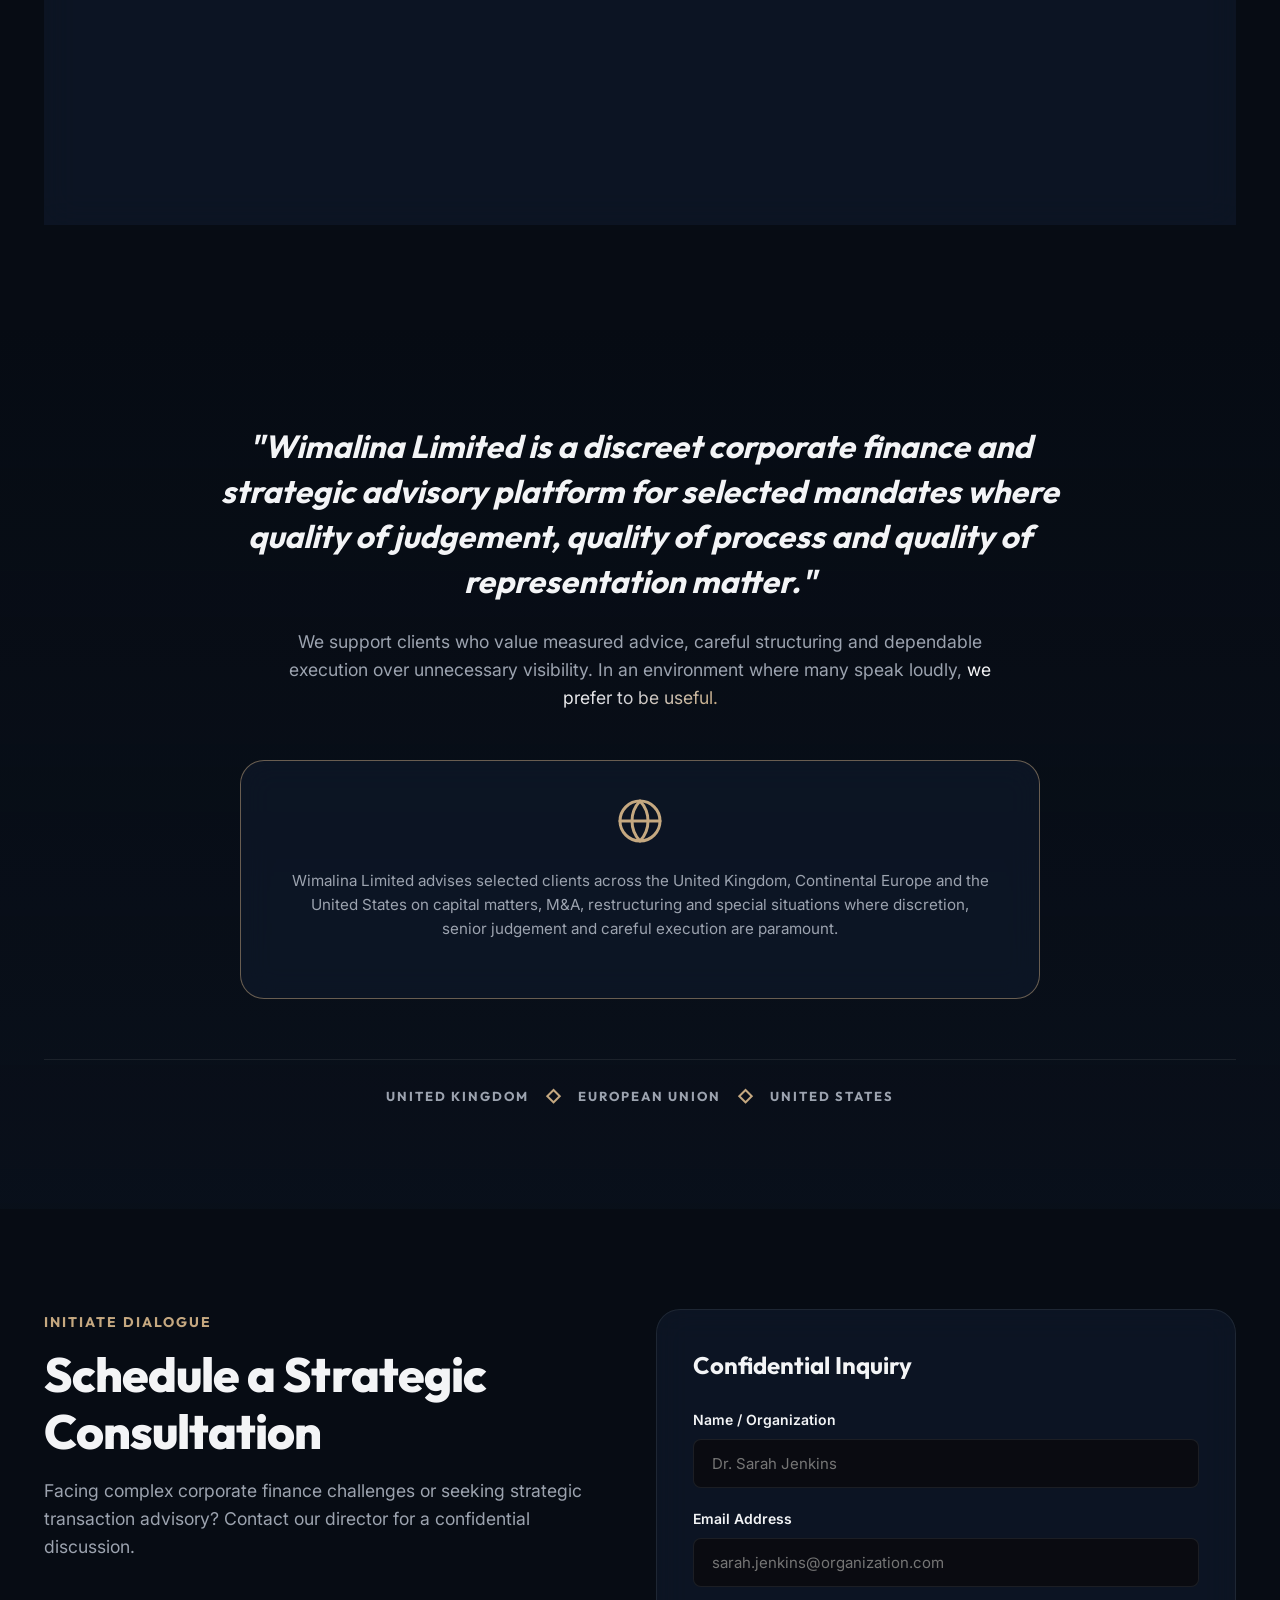
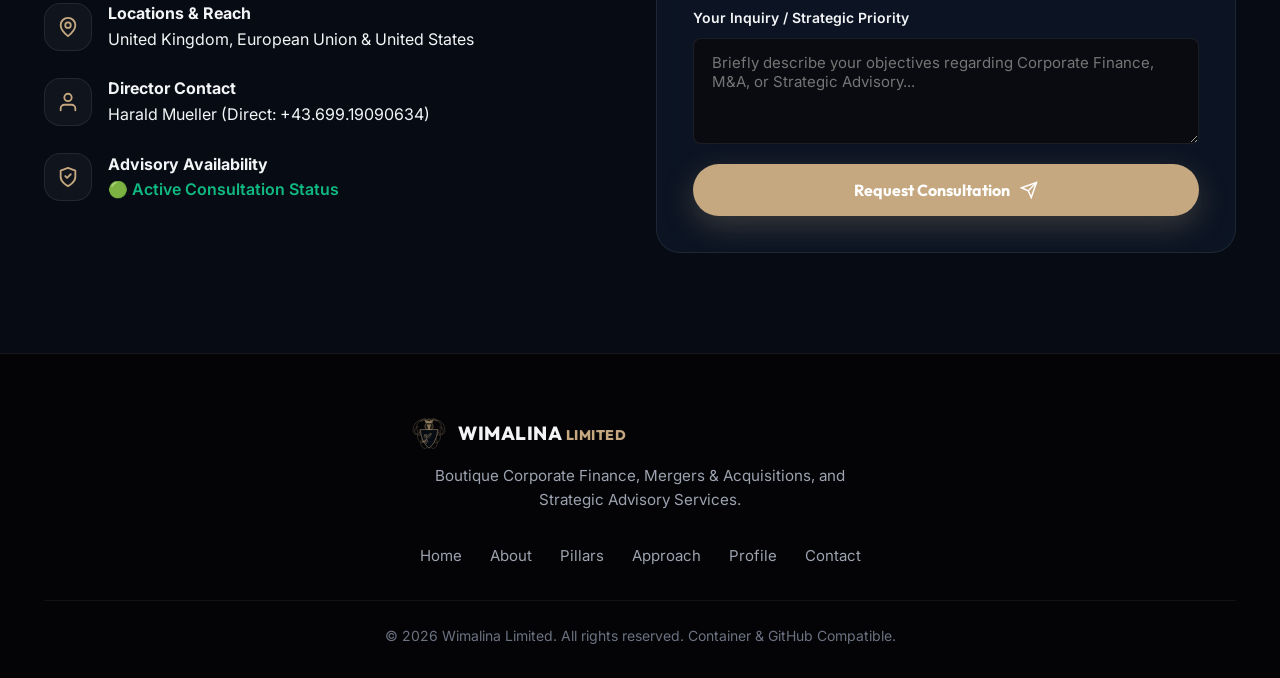
==== commit 4128d6df: "Add cache-busting version queries to styles.css and app.js links" ====
--- a/index.html
+++ b/index.html
@@ -29,7 +29,7 @@
     <link href="https://fonts.googleapis.com/css2?family=Inter:wght@300;400;500;600;700&family=Outfit:wght@400;600;700;800&display=swap" rel="stylesheet">
 
     <!-- Styles -->
-    <link rel="stylesheet" href="styles.css">
+    <link rel="stylesheet" href="styles.css?v=2">
 </head>
 <body>
     <!-- Background Canvas & Video Engine -->
@@ -648,6 +648,6 @@
     </footer>
 
     <!-- Scripts -->
-    <script src="app.js"></script>
+    <script src="app.js?v=2"></script>
 </body>
 </html>
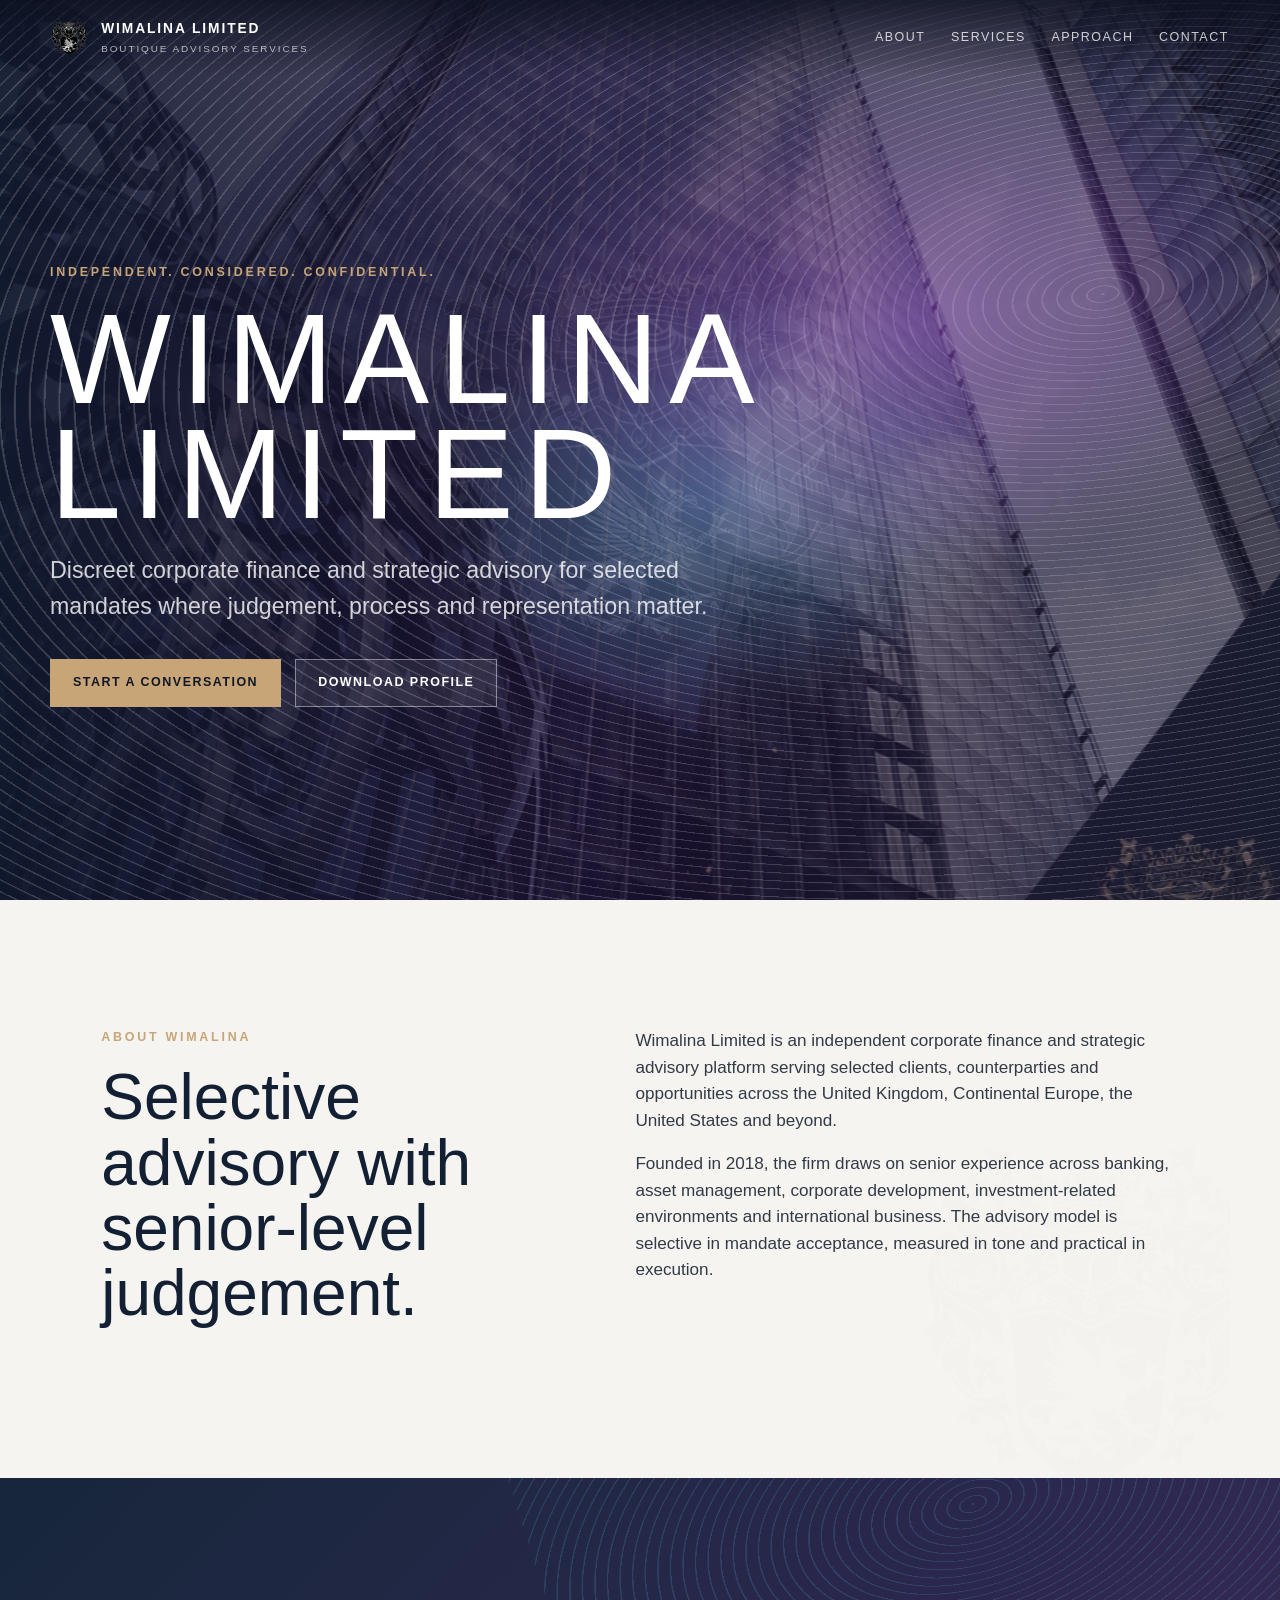
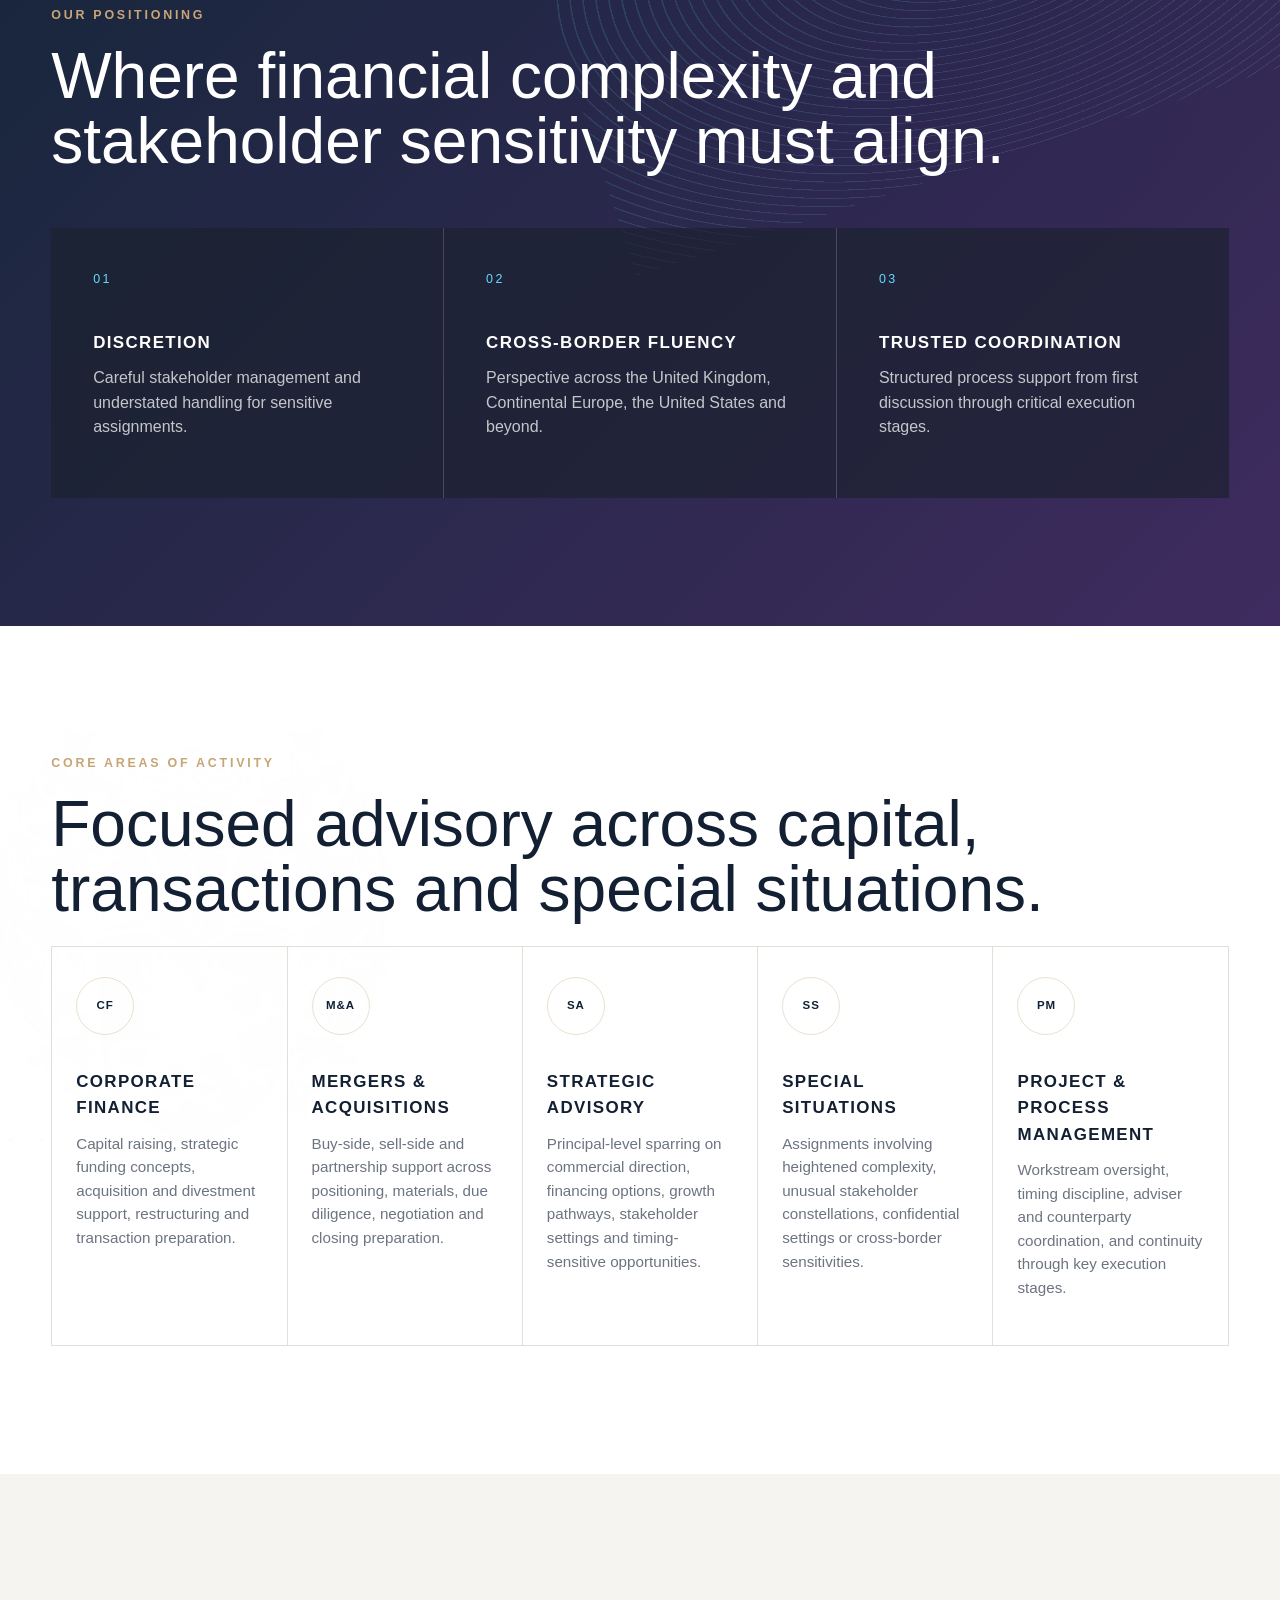
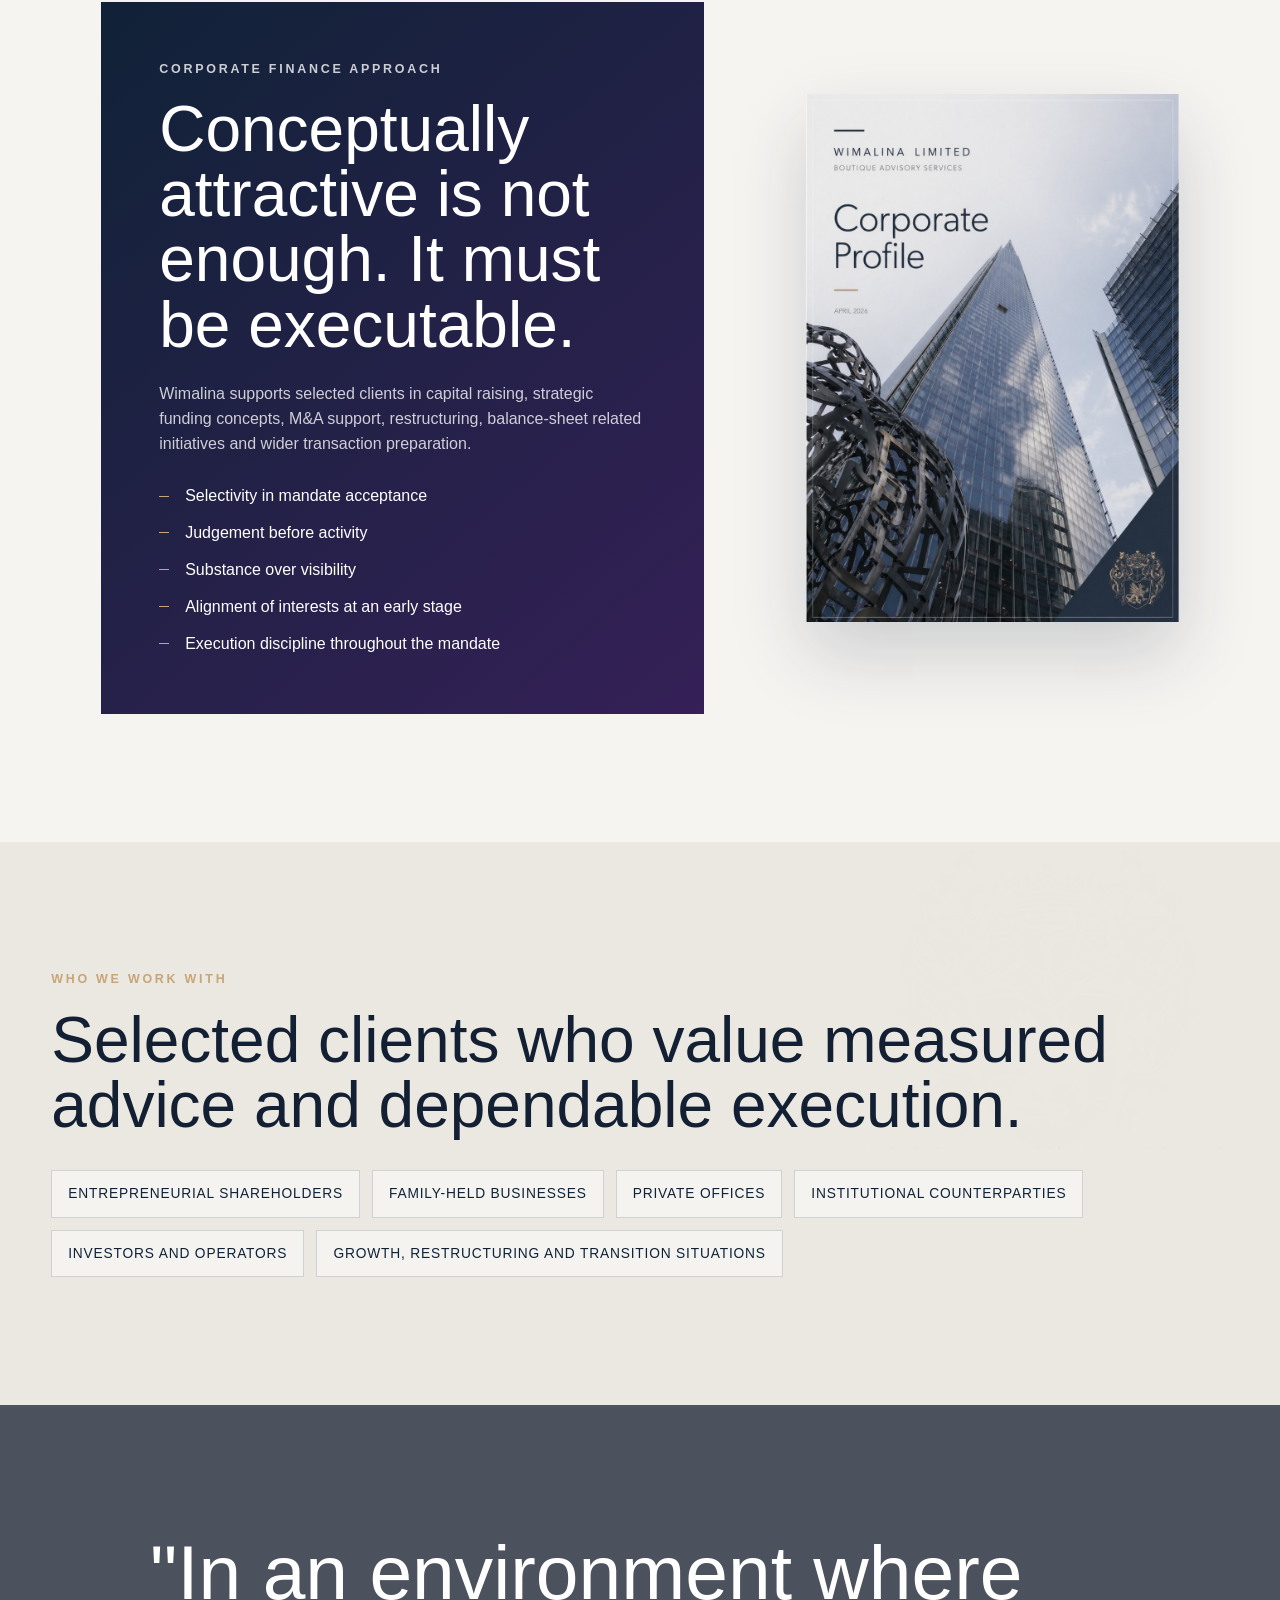
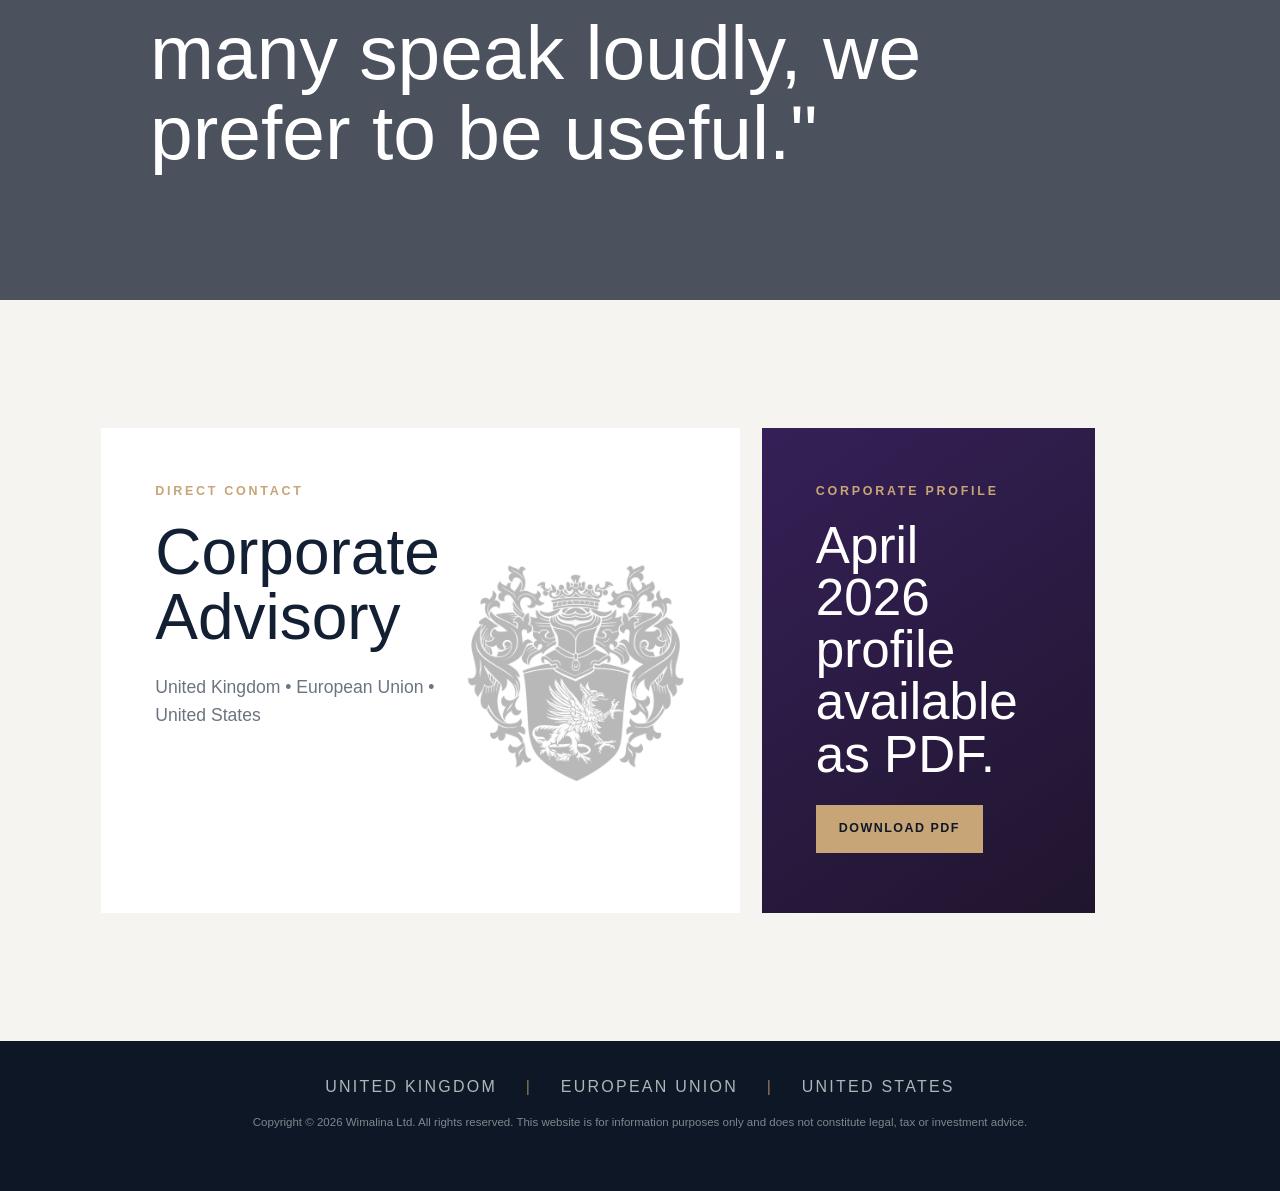
==== commit 089ebd17: "Update root index.html, styles.css and assets with new logo and pdf" ====
--- a/index.html
+++ b/index.html
@@ -1,653 +1,220 @@
-<!DOCTYPE html>
+<!doctype html>
 <html lang="en">
-<head>
-    <meta charset="UTF-8">
-    <meta name="viewport" content="width=device-width, initial-scale=1.0">
+  <head>
+    <meta charset="utf-8">
+    <meta name="viewport" content="width=device-width, initial-scale=1">
     <title>Wimalina Limited | Boutique Advisory Services</title>
-    
-    <!-- SEO & Metadata -->
-    <meta name="description" content="Wimalina Limited is an independent corporate finance and strategic advisory platform serving selected clients across the UK, Continental Europe, and the US.">
-    <meta name="keywords" content="Wimalina, Wimalina Limited, Corporate Finance, Mergers & Acquisitions, Strategic Advisory, Special Situations, Project Management, Advisory Services">
-    <meta name="author" content="Wimalina Limited">
-    
-    <!-- Open Graph / Social Media -->
-    <meta property="og:type" content="website">
-    <meta property="og:url" content="https://wimalina.uk/">
-    <meta property="og:title" content="Wimalina Limited | Boutique Advisory Services">
-    <meta property="og:description" content="Independent corporate finance and strategic advisory platform for selected mandates.">
-    <meta property="og:image" content="https://wimalina.uk/favicon-512.png">
-
-    <!-- Favicons -->
-    <link rel="icon" type="image/x-icon" href="/favicon.ico">
-    <link rel="icon" type="image/png" sizes="32x32" href="/favicon-32.png">
-    <link rel="icon" type="image/png" sizes="16x16" href="/favicon-16.png">
-    <link rel="apple-touch-icon" sizes="180x180" href="/apple-touch-icon.png">
-
-    <!-- Fonts -->
-    <link rel="preconnect" href="https://fonts.googleapis.com">
-    <link rel="preconnect" href="https://fonts.gstatic.com" crossorigin>
-    <link href="https://fonts.googleapis.com/css2?family=Inter:wght@300;400;500;600;700&family=Outfit:wght@400;600;700;800&display=swap" rel="stylesheet">
-
-    <!-- Styles -->
-    <link rel="stylesheet" href="styles.css?v=2">
-</head>
-<body>
-    <!-- Background Canvas & Video Engine -->
-    <div class="canvas-container">
-        <canvas id="ambient-canvas"></canvas>
-        <div class="video-overlay-backdrop" id="videoBackdrop">
-            <div class="video-modal-content">
-                <button class="close-modal-btn" id="closeVideoBtn" aria-label="Close Showreel">&times;</button>
-                <div class="video-wrapper">
-                    <video id="background-video" autoplay loop muted playsinline preload="auto">
-                        <source src="/video/wimalina_modern_trust.mp4" type="video/mp4">
-                        Your browser does not support HTML5 video.
-                    </video>
-                </div>
-                <div class="video-controls-bar">
-                    <span class="video-title">Wimalina Limited — Corporate Overview</span>
-                    <button id="modalSoundToggle" class="sound-toggle-btn muted" aria-label="Toggle Sound">
-                        <span class="sound-icon">🔇</span>
-                        <span class="sound-label">Unmute Audio</span>
-                    </button>
-                </div>
-            </div>
-        </div>
-    </div>
-
-    <!-- Floating Sound Control Widget -->
-    <div class="sound-widget-container">
-        <button id="soundToggle" class="sound-pill-btn muted" aria-label="Toggle Background Sound">
-            <span class="sound-wave-icon">
-                <span></span><span></span><span></span><span></span>
-            </span>
-            <span class="sound-status-text">Audio: Off</span>
-        </button>
-    </div>
-
-    <!-- Sticky Navigation Header -->
-    <header class="site-header" id="siteHeader">
-        <div class="container header-inner">
-            <a href="#" class="brand-logo" aria-label="Wimalina Limited Logo">
-                <svg class="logo-crest" viewBox="0 0 200 200" width="38" height="38" fill="none" stroke="var(--primary)" stroke-width="1.8" stroke-linecap="round" stroke-linejoin="round" xmlns="http://www.w3.org/2000/svg">
-                    <path d="M95 38 C80 32, 65 30, 52 38 C40 46, 32 60, 36 78 C38 88, 44 94, 40 102 C36 110, 22 108, 18 96 C14 84, 16 66, 28 50 C40 34, 60 28, 78 30 C86 31, 92 34, 95 38 Z" stroke-width="1.2"/>
-                    <path d="M44 68 C34 68, 22 76, 26 92 C30 108, 46 116, 58 108 C50 104, 46 92, 50 82" stroke-width="1.2"/>
-                    <path d="M52 96 C40 104, 36 120, 44 136 C52 152, 70 156, 76 144 C66 140, 60 126, 64 114" stroke-width="1.2"/>
-                    <path d="M68 126 C56 136, 52 154, 62 170 C72 186, 90 184, 94 168" stroke-width="1.2"/>
-                    <path d="M105 38 C120 32, 135 30, 148 38 C160 46, 168 60, 164 78 C162 88, 156 94, 160 102 C164 110, 178 108, 182 96 C186 84, 184 66, 172 50 C160 34, 140 28, 122 30 C114 31, 108 34, 105 38 Z" stroke-width="1.2"/>
-                    <path d="M156 68 C166 68, 178 76, 174 92 C170 108, 154 116, 142 108 C150 104, 154 92, 150 82" stroke-width="1.2"/>
-                    <path d="M148 96 C160 104, 164 120, 156 136 C148 152, 130 156, 124 144 C134 140, 140 126, 136 114" stroke-width="1.2"/>
-                    <path d="M132 126 C144 136, 148 154, 138 170 C128 186, 110 184, 106 168" stroke-width="1.2"/>
-                    <path d="M90 28 C85 24, 76 22, 68 26 C60 30, 58 38, 64 42" stroke-width="1"/>
-                    <path d="M110 28 C115 24, 124 22, 132 26 C140 30, 142 38, 136 42" stroke-width="1"/>
-                    <path d="M82 40 L78 30 L88 34 L100 24 L112 34 L122 30 L118 40 Z" fill="rgba(197, 168, 128, 0.15)"/>
-                    <rect x="82" y="40" width="36" height="5" rx="1.5" fill="rgba(197, 168, 128, 0.25)"/>
-                    <line x1="86" y1="42.5" x2="114" y2="42.5" stroke-width="2"/>
-                    <path d="M86 47 C86 47, 78 55, 78 66 C78 78, 86 84, 100 84 C114 84, 122 78, 122 66 C122 55, 114 47, 114 47 Z" fill="rgba(197, 168, 128, 0.15)"/>
-                    <path d="M94 56 C94 56, 96 72, 100 72 C104 72, 106 56, 106 56" stroke-dasharray="1 1"/>
-                    <line x1="91" y1="58" x2="109" y2="58"/>
-                    <line x1="93" y1="64" x2="107" y2="64"/>
-                    <line x1="96" y1="70" x2="104" y2="70"/>
-                    <line x1="100" y1="47" x2="100" y2="84" stroke-width="1.2"/>
-                    <circle cx="100" cy="78" r="2.5" fill="#c5a880"/>
-                    <path d="M55 84 C55 84, 55 146, 100 180 C145 146, 145 84, 145 84 Z" stroke-width="2.5" fill="rgba(7, 12, 20, 0.95)"/>
-                    <g transform="translate(72, 98) scale(0.55)">
-                        <path d="M38 48 C44 32, 58 18, 76 10 C70 28, 62 42, 48 54 M32 44 C38 26, 50 12, 68 6 C60 20, 52 34, 38 44" stroke-width="2.5" stroke-linecap="round"/>
-                        <path d="M24 32 C22 24, 16 18, 8 18 C11 26, 15 32, 21 34" stroke-width="2.5" stroke-linecap="round"/>
-                        <path d="M9 20 C6 23, 4 26, 2 26 C4 27, 6 29, 9 27" stroke-width="2" stroke-linejoin="round" fill="#c5a880"/>
-                        <path d="M22 25 L26 15 L28 25 M28 22 L33 16 L33 24" stroke-width="1.8"/>
-                        <path d="M24 34 C28 42, 30 52, 24 64 C18 76, 12 80, 14 88 C16 96, 25 100, 30 106 C27 100, 22 94, 24 86 C26 78, 36 70, 32 58" stroke-width="2.5"/>
-                        <path d="M17 76 C10 70, 2 74, -4 84 C2 92, 10 94, 17 88 C12 84, 8 76, 12 70" stroke-width="2"/>
-                        <path d="M-4 84 C-8 88, -12 86, -15 80 C-12 76, -8 78, -4 84 Z" fill="#c5a880"/>
-                        <path d="M24 64 L12 84 L6 86 M14 84 L11 90 M27 62 L38 82 L44 86 M35 82 L38 88" stroke-width="2.5" stroke-linecap="round"/>
-                        <path d="M22 40 L10 42 L4 40 M22 40 L12 50 L8 52" stroke-width="2.5" stroke-linecap="round"/>
-                    </g>
-                </svg>
-                <span class="logo-text">WIMALINA <span class="logo-dot">LIMITED</span></span>
-            </a>
-
-            <nav class="nav-menu" id="navMenu">
-                <a href="#hero" class="nav-link active">Home</a>
-                <a href="#about" class="nav-link">About</a>
-                <a href="#pillars" class="nav-link">Pillars</a>
-                <a href="#approach" class="nav-link">Approach</a>
-                <a href="#profile" class="nav-link">Profile</a>
-                <a href="#contact" class="nav-link nav-btn-cta">Consultation</a>
-            </nav>
-
-            <div class="header-actions">
-                <button class="showreel-trigger-btn" id="headerShowreelBtn">
-                    <span class="play-icon">▶</span>
-                    <span>Overview</span>
-                </button>
-                <button class="mobile-toggle" id="mobileToggle" aria-label="Toggle Menu">
-                    <span></span><span></span><span></span>
-                </button>
-            </div>
-        </div>
+    <meta
+      name="description"
+      content="Wimalina Limited is an independent corporate finance and strategic advisory platform serving selected mandates across the UK, Continental Europe, the United States and beyond."
+    >
+    <link rel="icon" href="assets/Logo-wimalina-transparent.png" type="image/png">
+    <link rel="stylesheet" href="styles.css">
+  </head>
+  <body>
+    <header class="site-header" aria-label="Main navigation">
+      <a class="brand" href="#top" aria-label="Wimalina home">
+        <span class="brand-mark"></span>
+        <span>
+          <strong>Wimalina Limited</strong>
+          <small>Boutique Advisory Services</small>
+        </span>
+      </a>
+      <nav id="siteNav">
+        <a href="#about">About</a>
+        <a href="#services">Services</a>
+        <a href="#approach">Approach</a>
+        <a href="#contact">Contact</a>
+      </nav>
+      <button class="mobile-nav-toggle" id="mobileNavToggle" aria-label="Toggle navigation">
+        <span></span>
+        <span></span>
+        <span></span>
+      </button>
     </header>
 
-    <main>
-        <!-- Hero Section -->
-        <section class="hero-section" id="hero">
-            <div class="hero-glow hero-glow-1"></div>
-            <div class="hero-glow hero-glow-2"></div>
-            
-            <div class="container hero-container">
-                <div class="hero-badge">
-                    <span class="badge-dot"></span>
-                    <span class="badge-text">Boutique Advisory Services</span>
-                </div>
-
-                <h1 class="hero-title">
-                    Independent Advice.<br>
-                    Considered. <span class="gradient-text">Confidential.</span>
-                </h1>
-
-                <p class="hero-subtitle">
-                    Wimalina Limited is an independent corporate finance and strategic advisory platform serving selected clients, counterparties and opportunities across the United Kingdom, Continental Europe, the United States and beyond.
-                </p>
-
-                <div class="hero-actions">
-                    <a href="#about" class="btn btn-primary">
-                        <span>Discover Our Approach</span>
-                        <svg class="btn-arrow" viewBox="0 0 24 24" width="18" height="18"><path fill="none" stroke="currentColor" stroke-width="2" d="M5 12h14M12 5l7 7-7 7"/></svg>
-                    </a>
-                    <button class="btn btn-glass" id="heroShowreelBtn">
-                        <span class="play-pulse">▶</span>
-                        <span>Watch Corporate Overview</span>
-                    </button>
-                </div>
-
-                <!-- Strategic Focus Pills -->
-                <div class="hero-tech-stack">
-                    <span class="tech-pill">◇ Corporate Finance</span>
-                    <span class="tech-pill">◇ Mergers & Acquisitions</span>
-                    <span class="tech-pill">◇ Strategic Advisory</span>
-                    <span class="tech-pill">◇ Special Situations</span>
-                    <span class="tech-pill">◇ Project Management</span>
-                </div>
-            </div>
-        </section>
-
-        <!-- About & Positioning Section -->
-        <section class="section about-section" id="about">
-            <div class="container">
-                <div class="glass-card about-card">
-                    <div class="grid grid-2">
-                        <div class="about-info">
-                            <span class="section-subtitle">The Platform</span>
-                            <h2 class="section-title">About Wimalina</h2>
-                            <p class="about-desc">
-                                Wimalina Limited is an independent corporate finance and strategic advisory platform serving selected clients, counterparties and opportunities across the United Kingdom, Continental Europe, the United States and beyond.
-                            </p>
-                            <p class="about-desc">
-                                Founded in 2018, the firm draws on senior experience accumulated across banking, asset management, corporate development, investment-related environments and international business. This background informs an advisory model that is selective in mandate acceptance, measured in tone and practical in execution.
-                            </p>
-                            <p class="about-desc">
-                                Established in the United Kingdom, Wimalina also serves as a suitable platform for substantial and, where required, sensitive assignments that benefit from a clear legal and operational framework.
-                            </p>
-                        </div>
-
-                        <div class="positioning-info">
-                            <span class="section-subtitle">Our Principles</span>
-                            <h2 class="section-title">Our Positioning</h2>
-                            <p class="about-desc">
-                                Wimalina operates at the intersection of corporate finance, strategic advisory and transaction support. We are particularly suited to mandates where commercial relevance, financial complexity and stakeholder sensitivity must be aligned with precision.
-                            </p>
-                            <p class="about-desc">
-                                Our style is intentionally understated. We are not a broad-market intermediary, nor a volume-driven advisory business. We are most effective where the mandate is real, the counterpart universe is selective and the handling of process matters as much as the technical solution itself.
-                            </p>
-                            
-                            <ul class="positioning-list">
-                                <li>
-                                    <span class="gold-diamond">◇</span>
-                                    <span>Senior-level dialogue</span>
-                                </li>
-                                <li>
-                                    <span class="gold-diamond">◇</span>
-                                    <span>Discretion and careful stakeholder management</span>
-                                </li>
-                                <li>
-                                    <span class="gold-diamond">◇</span>
-                                    <span>Cross-border fluency</span>
-                                </li>
-                                <li>
-                                    <span class="gold-diamond">◇</span>
-                                    <span>Thoughtful structuring and trusted coordination</span>
-                                </li>
-                                <li>
-                                    <span class="gold-diamond">◇</span>
-                                    <span>Reliable follow-through from first discussion to execution phase</span>
-                                </li>
-                            </ul>
-                        </div>
-                    </div>
-                </div>
-            </div>
-        </section>
-
-        <!-- Core Areas of Activity Section -->
-        <section class="section solutions-section" id="pillars">
-            <div class="container">
-                <div class="section-header text-center">
-                    <span class="section-subtitle">Core Capabilities</span>
-                    <h2 class="section-title">Core Areas of Activity</h2>
-                    <p class="section-desc">We operate at the intersection of corporate finance, strategic advisory and transaction support, delivering custom advice for complex mandates.</p>
-                </div>
-
-                <div class="activity-grid">
-                    <!-- Activity 1 -->
-                    <div class="card glass-card activity-card gold-glow" data-tilt>
-                        <div class="card-icon-box gold-glow">
-                            <svg viewBox="0 0 24 24" width="32" height="32" fill="none" stroke="currentColor" stroke-width="1.5" stroke-linecap="round" stroke-linejoin="round">
-                                <path d="M4 22h16"/>
-                                <path d="M4 20h16"/>
-                                <path d="M6 20V6"/>
-                                <path d="M10 20V6"/>
-                                <path d="M14 20V6"/>
-                                <path d="M18 20V6"/>
-                                <path d="M3 6l9-4 9 4"/>
-                            </svg>
-                        </div>
-                        <h3>Corporate Finance</h3>
-                        <p>Capital raising, strategic funding concepts, acquisition and divestment support, restructuring, transaction preparation and broader value-creation initiatives.</p>
-                    </div>
-
-                    <!-- Activity 2 -->
-                    <div class="card glass-card activity-card gold-glow" data-tilt>
-                        <div class="card-icon-box gold-glow">
-                            <svg viewBox="0 0 24 24" width="32" height="32" fill="none" stroke="currentColor" stroke-width="1.5" stroke-linecap="round" stroke-linejoin="round">
-                                <circle cx="8.5" cy="12" r="6"/>
-                                <circle cx="15.5" cy="12" r="6"/>
-                            </svg>
-                        </div>
-                        <h3>Mergers & Acquisitions</h3>
-                        <p>Buy-side, sell-side and strategic partnership support across positioning, materials, due diligence coordination, negotiation support and closing preparation.</p>
-                    </div>
-
-                    <!-- Activity 3 -->
-                    <div class="card glass-card activity-card gold-glow" data-tilt>
-                        <div class="card-icon-box gold-glow">
-                            <svg viewBox="0 0 24 24" width="32" height="32" fill="none" stroke="currentColor" stroke-width="1.5" stroke-linecap="round" stroke-linejoin="round">
-                                <circle cx="12" cy="12" r="10"/>
-                                <path d="M16.24 7.76l-2.12 6.36-6.36 2.12 2.12-6.36 6.36-2.12z"/>
-                            </svg>
-                        </div>
-                        <h3>Strategic Advisory</h3>
-                        <p>Principal-level sparring on commercial direction, financing options, growth pathways, stakeholder settings and timing-sensitive opportunities.</p>
-                    </div>
-
-                    <!-- Activity 4 -->
-                    <div class="card glass-card activity-card-sec gold-glow" data-tilt>
-                        <div class="card-icon-box gold-glow">
-                            <svg viewBox="0 0 24 24" width="32" height="32" fill="none" stroke="currentColor" stroke-width="1.5" stroke-linecap="round" stroke-linejoin="round">
-                                <path d="M17.5 22H6.5v-1.5c0-1.5 1.5-2.5 2-3.5c.3-.5.5-1 .5-1.5V14c0-2-1-3-2.5-3.5C5 10 4 8.5 4 7c0-2.5 2-4.5 4.5-4.5C11 2.5 13 4 14 5.5c1-1.5 2.5-2.5 4.5-2.5c.5 0 1 .1 1.5.3c-.5 1-1 2-1 3.2c0 2 1.5 3.5 3 4.5c.5.3 1 .8 1 1.5v2c0 1.5-1.5 2.5-2.5 3.5c-.5.5-.8 1.2-1 2V22z"/>
-                                <circle cx="11" cy="7" r="1"/>
-                            </svg>
-                        </div>
-                        <h3>Special Situations</h3>
-                        <p>Assignments involving heightened complexity, unusual stakeholder constellations, confidential settings or cross-border sensitivities.</p>
-                    </div>
-
-                    <!-- Activity 5 -->
-                    <div class="card glass-card activity-card-sec gold-glow" data-tilt>
-                        <div class="card-icon-box gold-glow">
-                            <svg viewBox="0 0 24 24" width="32" height="32" fill="none" stroke="currentColor" stroke-width="1.5" stroke-linecap="round" stroke-linejoin="round">
-                                <circle cx="12" cy="12" r="3"/>
-                                <path d="M19.4 15a1.65 1.65 0 0 0 .33 1.82l.06.06a2 2 0 1 1-2.83 2.83l-.06-.06a1.65 1.65 0 0 0-1.82-.33 1.65 1.65 0 0 0-1 1.51V21a2 2 0 0 1-4 0v-.09A1.65 1.65 0 0 0 9 19.4a1.65 1.65 0 0 0-1.82.33l-.06.06a2 2 0 1 1-2.83-2.83l.06-.06a1.65 1.65 0 0 0 .33-1.82 1.65 1.65 0 0 0-1.51-1H3a2 2 0 0 1 0-4h.09A1.65 1.65 0 0 0 4.6 9a1.65 1.65 0 0 0-.33-1.82l-.06-.06a2 2 0 1 1 2.83-2.83l.06.06a1.65 1.65 0 0 0 1.82.33H9a1.65 1.65 0 0 0 1-1.51V3a2 2 0 0 1 4 0v.09a1.65 1.65 0 0 0 1 1.51 1.65 1.65 0 0 0 1.82-.33l.06-.06a2 2 0 1 1 2.83 2.83l-.06.06a1.65 1.65 0 0 0-.33 1.82V9a1.65 1.65 0 0 0 1.51 1H21a2 2 0 0 1 0 4h-.09a1.65 1.65 0 0 0-1.51 1z"/>
-                            </svg>
-                        </div>
-                        <h3>Project & Process Management</h3>
-                        <p>Structured workstream oversight, timing discipline, coordination among advisers and counterparties, and continuity through key execution stages.</p>
-                    </div>
-                </div>
-            </div>
-        </section>
-
-        <!-- Corporate Finance Approach Section -->
-        <section class="section approach-section" id="approach">
-            <div class="container">
-                <div class="glass-card approach-card">
-                    <div class="grid grid-2">
-                        <div class="approach-intro">
-                            <span class="section-subtitle">Our Method</span>
-                            <h2 class="section-title">Our Corporate Finance Approach</h2>
-                            <p class="about-desc">
-                                Corporate finance is a central pillar of Wimalina's advisory practice. We support selected clients in matters including capital raising, strategic funding concepts, M&A support, restructuring, balance-sheet related initiatives and wider transaction preparation.
-                            </p>
-                            <p class="about-desc">
-                                We seek to ensure that a transaction is not only conceptually attractive, but also realistically executable. This includes development of the transaction logic, refinement of the strategic and financial narrative, coordination of advisers and counterparties, and disciplined support through critical stages.
-                            </p>
-                        </div>
-
-                        <div class="approach-pillars">
-                            <div class="approach-pillar-card">
-                                <span class="pillar-num">01</span>
-                                <div>
-                                    <strong>Selectivity in Mandate Acceptance</strong>
-                                    <p>We focus exclusively on assignments where we can add tangible, high-value strategic depth.</p>
-                                </div>
-                            </div>
-                            <div class="approach-pillar-card">
-                                <span class="pillar-num">02</span>
-                                <div>
-                                    <strong>Judgement Before Activity</strong>
-                                    <p>Thorough evaluation and strategic alignment precede any market-facing execution steps.</p>
-                                </div>
-                            </div>
-                            <div class="approach-pillar-card">
-                                <span class="pillar-num">03</span>
-                                <div>
-                                    <strong>Substance Over Visibility</strong>
-                                    <p>We prioritize discrete, concrete results over broad public presence and noise.</p>
-                                </div>
-                            </div>
-                            <div class="approach-pillar-card">
-                                <span class="pillar-num">04</span>
-                                <div>
-                                    <strong>Alignment of Interests</strong>
-                                    <p>Establishing clear, structured alignment with our counterparties from the earliest stages.</p>
-                                </div>
-                            </div>
-                            <div class="approach-pillar-card">
-                                <span class="pillar-num">05</span>
-                                <div>
-                                    <strong>Execution Discipline</strong>
-                                    <p>Uncompromising focus on processes, detail, and timeline control throughout the mandate.</p>
-                                </div>
-                            </div>
-                        </div>
-                    </div>
-                </div>
-            </div>
-        </section>
-
-        <!-- Impact Statistics -->
-        <section class="section stats-section" id="stats">
-            <div class="container">
-                <div class="stats-box glass-card">
-                    <div class="grid grid-4 stats-grid">
-                        <div class="stat-item">
-                            <div class="stat-number" data-target="20">0</div>
-                            <span class="stat-unit">+</span>
-                            <div class="stat-label">Years Corporate Experience</div>
-                        </div>
-
-                        <div class="stat-item">
-                            <div class="stat-number" data-target="500">0</div>
-                            <span class="stat-unit">+</span>
-                            <div class="stat-label">Transactions Advised</div>
-                        </div>
-
-                        <div class="stat-item">
-                            <div class="stat-number" data-target="100">0</div>
-                            <span class="stat-unit">%</span>
-                            <div class="stat-label">Considered & Independent</div>
-                        </div>
-
-                        <div class="stat-item">
-                            <div class="stat-number" data-target="100">0</div>
-                            <span class="stat-unit">%</span>
-                            <div class="stat-label">Confidential & Compliant</div>
-                        </div>
-                    </div>
-                </div>
-            </div>
-        </section>
-
-        <!-- Who We Work With & Why Wimalina Section -->
-        <section class="section profile-section" id="profile">
-            <div class="container">
-                <div class="glass-card profile-card">
-                    <div class="grid grid-2">
-                        <!-- Who We Work With -->
-                        <div class="profile-group">
-                            <span class="section-subtitle">Our Partners</span>
-                            <h2 class="section-title">Who We Work With</h2>
-                            <p class="about-desc">
-                                Wimalina's model tends to resonate particularly well with entrepreneurial shareholders, family-held businesses, private offices, selected institutional counterparties, investors and operators evaluating strategic transactions.
-                            </p>
-                            <p class="about-desc">
-                                We support businesses navigating growth, restructuring or transition situations. In many cases, our value lies as much in how a situation is handled as in the advisory content itself.
-                            </p>
-                            <div class="client-tags">
-                                <span class="tech-pill">◇ Private Offices</span>
-                                <span class="tech-pill">◇ Family Businesses</span>
-                                <span class="tech-pill">◇ Shareholders</span>
-                                <span class="tech-pill">◇ Institutional Counterparties</span>
-                            </div>
-                        </div>
-
-                        <!-- Why Wimalina -->
-                        <div class="profile-group">
-                            <span class="section-subtitle">Our Value</span>
-                            <h2 class="section-title">Why Wimalina</h2>
-                            <p class="about-desc">
-                                Our platform is grounded in senior professional experience across banking, financial services, investment-related activities, strategic business leadership and international commercial settings.
-                            </p>
-                            <p class="about-desc">
-                                We adapt our involvement to the commercial reality, stakeholder environment and level of sensitivity involved. Some mandates require profile; others require restraint. We are particularly comfortable with the latter.
-                            </p>
-                            
-                            <ul class="why-list">
-                                <li>
-                                    <span class="gold-bullet">◇</span>
-                                    <div>
-                                        <strong>Senior Experience:</strong> Direct partner involvement in all stages of execution.
-                                    </div>
-                                </li>
-                                <li>
-                                    <span class="gold-bullet">◇</span>
-                                    <div>
-                                        <strong>Tailored Engagement:</strong> Solutions customized strictly to specific transaction realities.
-                                    </div>
-                                </li>
-                                <li>
-                                    <span class="gold-bullet">◇</span>
-                                    <div>
-                                        <strong>Cross-Border Perspective:</strong> Deep expertise navigating UK, EU, and US environments.
-                                    </div>
-                                </li>
-                                <li>
-                                    <span class="gold-bullet">◇</span>
-                                    <div>
-                                        <strong>Trusted Coordination:</strong> Seamless management of external advisers and counterparties.
-                                    </div>
-                                </li>
-                                <li>
-                                    <span class="gold-bullet">◇</span>
-                                    <div>
-                                        <strong>Focus on Execution:</strong> Ensuring transactions are realistically executable and completed.
-                                    </div>
-                                </li>
-                            </ul>
-                        </div>
-                    </div>
-                </div>
-            </div>
-        </section>
-
-        <!-- Closing Statement Section -->
-        <section class="section closing-section" id="closing">
-            <div class="container">
-                <div class="closing-banner text-center">
-                    <h2 class="closing-quote">
-                        "Wimalina Limited is a discreet corporate finance and strategic advisory platform for selected mandates where quality of judgement, quality of process and quality of representation matter."
-                    </h2>
-                    <p class="closing-subquote">
-                        We support clients who value measured advice, careful structuring and dependable execution over unnecessary visibility. In an environment where many speak loudly, <span class="gradient-text">we prefer to be useful.</span>
-                    </p>
-                </div>
-
-                <div class="glass-card closing-advisory-card text-center">
-                    <div class="advisory-globe-icon">
-                        <svg viewBox="0 0 24 24" width="48" height="48" fill="none" stroke="var(--primary)" stroke-width="1.5" stroke-linecap="round" stroke-linejoin="round">
-                            <circle cx="12" cy="12" r="10"/>
-                            <path d="M12 2a14.5 14.5 0 0 0 0 20 14.5 14.5 0 0 0 0-20"/>
-                            <path d="M2 12h20"/>
-                        </svg>
-                    </div>
-                    <p class="closing-advisory-text">
-                        Wimalina Limited advises selected clients across the United Kingdom, Continental Europe and the United States on capital matters, M&A, restructuring and special situations where discretion, senior judgement and careful execution are paramount.
-                    </p>
-                </div>
-
-                <!-- Footer Regions Bar -->
-                <div class="regions-bar text-center">
-                    <span class="region-text">United Kingdom</span>
-                    <span class="region-separator">◇</span>
-                    <span class="region-text">European Union</span>
-                    <span class="region-separator">◇</span>
-                    <span class="region-text">United States</span>
-                </div>
-            </div>
-        </section>
-
-        <!-- Contact Section -->
-        <section class="section contact-section" id="contact">
-            <div class="container">
-                <div class="grid grid-2 contact-grid">
-                    <div class="contact-info">
-                        <span class="section-subtitle">Initiate Dialogue</span>
-                        <h2 class="section-title">Schedule a Strategic Consultation</h2>
-                            <p class="contact-desc">
-                                Facing complex corporate finance challenges or seeking strategic transaction advisory? Contact our director for a confidential discussion.
-                            </p>
-
-                            <div class="contact-details">
-                                <div class="contact-item">
-                                    <span class="item-icon">
-                                        <svg class="contact-icon" viewBox="0 0 24 24" width="22" height="22" fill="none" stroke="currentColor" stroke-width="2" stroke-linecap="round" stroke-linejoin="round">
-                                            <path d="M12 2a8 8 0 0 0-8 8c0 5.25 8 12 8 12s8-6.75 8-12a8 8 0 0 0-8-8z"/>
-                                            <circle cx="12" cy="10" r="3"/>
-                                        </svg>
-                                    </span>
-                                    <div>
-                                        <strong>Locations & Reach</strong>
-                                        <p>United Kingdom, European Union & United States</p>
-                                    </div>
-                                </div>
-
-                                <div class="contact-item">
-                                    <span class="item-icon">
-                                        <svg class="contact-icon" viewBox="0 0 24 24" width="22" height="22" fill="none" stroke="currentColor" stroke-width="2" stroke-linecap="round" stroke-linejoin="round">
-                                            <path d="M20 21v-2a4 4 0 0 0-4-4H8a4 4 0 0 0-4 4v2"/>
-                                            <circle cx="12" cy="7" r="4"/>
-                                        </svg>
-                                    </span>
-                                    <div>
-                                        <strong>Director Contact</strong>
-                                        <p>Harald Mueller (Direct: +43.699.19090634)</p>
-                                    </div>
-                                </div>
-
-                                <div class="contact-item">
-                                    <span class="item-icon">
-                                        <svg class="contact-icon" viewBox="0 0 24 24" width="22" height="22" fill="none" stroke="currentColor" stroke-width="2" stroke-linecap="round" stroke-linejoin="round">
-                                            <path d="M12 22s8-4 8-10V5l-8-3-8 3v7c0 6 8 10 8 10z"/>
-                                            <path d="M9 11l2 2 4-4"/>
-                                        </svg>
-                                    </span>
-                                    <div>
-                                        <strong>Advisory Availability</strong>
-                                        <p class="status-online">🟢 Active Consultation Status</p>
-                                    </div>
-                                </div>
-                            </div>
-                        </div>
-
-                    <div class="contact-form-card glass-card">
-                        <h3>Confidential Inquiry</h3>
-                        <form id="inquiryForm" class="inquiry-form" novalidate>
-                            <div class="form-group">
-                                <label for="userName">Name / Organization</label>
-                                <input type="text" id="userName" name="name" placeholder="Dr. Sarah Jenkins" required>
-                            </div>
-
-                            <div class="form-group">
-                                <label for="userEmail">Email Address</label>
-                                <input type="email" id="userEmail" name="email" placeholder="sarah.jenkins@organization.com" required>
-                            </div>
-
-                            <div class="form-group">
-                                <label for="userMessage">Your Inquiry / Strategic Priority</label>
-                                <textarea id="userMessage" name="message" rows="4" placeholder="Briefly describe your objectives regarding Corporate Finance, M&A, or Strategic Advisory..." required></textarea>
-                            </div>
-
-                            <button type="submit" class="btn btn-primary btn-full">
-                                <span>Request Consultation</span>
-                                <svg width="18" height="18" viewBox="0 0 24 24" fill="none" stroke="currentColor" stroke-width="2"><line x1="22" y1="2" x2="11" y2="13"/><polygon points="22 2 15 22 11 13 2 9 22 2"/></svg>
-                            </button>
-
-                            <div class="form-feedback" id="formFeedback"></div>
-                        </form>
-                    </div>
-                </div>
-            </div>
-        </section>
+    <main id="top">
+      <section class="hero">
+        <div class="hero-bg" aria-hidden="true"></div>
+        <div class="hero-lines" aria-hidden="true"></div>
+        <div class="hero-content">
+          <p class="eyebrow">Independent. Considered. Confidential.</p>
+          <h1>Wimalina Limited</h1>
+          <p class="hero-subtitle">
+            Discreet corporate finance and strategic advisory for selected mandates where judgement,
+            process and representation matter.
+          </p>
+          <div class="hero-actions">
+            <a class="button primary" href="#contact">Start a Conversation</a>
+            <a class="button secondary" href="assets/corporate-profile-wla-4-2026-download.pdf" download>Download Profile</a>
+          </div>
+        </div>
+      </section>
+
+      <section class="intro-panel" id="about">
+        <div>
+          <p class="eyebrow">About Wimalina</p>
+          <h2>Selective advisory with senior-level judgement.</h2>
+        </div>
+        <div class="intro-copy">
+          <p>
+            Wimalina Limited is an independent corporate finance and strategic advisory platform serving
+            selected clients, counterparties and opportunities across the United Kingdom, Continental Europe,
+            the United States and beyond.
+          </p>
+          <p>
+            Founded in 2018, the firm draws on senior experience across banking, asset management, corporate
+            development, investment-related environments and international business. The advisory model is
+            selective in mandate acceptance, measured in tone and practical in execution.
+          </p>
+        </div>
+      </section>
+
+      <section class="dark-section positioning">
+        <div class="section-heading">
+          <p class="eyebrow">Our Positioning</p>
+          <h2>Where financial complexity and stakeholder sensitivity must align.</h2>
+        </div>
+        <div class="position-grid">
+          <article>
+            <span>01</span>
+            <h3>Discretion</h3>
+            <p>Careful stakeholder management and understated handling for sensitive assignments.</p>
+          </article>
+          <article>
+            <span>02</span>
+            <h3>Cross-border fluency</h3>
+            <p>Perspective across the United Kingdom, Continental Europe, the United States and beyond.</p>
+          </article>
+          <article>
+            <span>03</span>
+            <h3>Trusted coordination</h3>
+            <p>Structured process support from first discussion through critical execution stages.</p>
+          </article>
+        </div>
+      </section>
+
+      <section class="services" id="services">
+        <div class="section-heading">
+          <p class="eyebrow">Core Areas of Activity</p>
+          <h2>Focused advisory across capital, transactions and special situations.</h2>
+        </div>
+        <div class="service-list">
+          <article>
+            <div class="icon">CF</div>
+            <h3>Corporate Finance</h3>
+            <p>Capital raising, strategic funding concepts, acquisition and divestment support, restructuring and transaction preparation.</p>
+          </article>
+          <article>
+            <div class="icon">M&amp;A</div>
+            <h3>Mergers &amp; Acquisitions</h3>
+            <p>Buy-side, sell-side and partnership support across positioning, materials, due diligence, negotiation and closing preparation.</p>
+          </article>
+          <article>
+            <div class="icon">SA</div>
+            <h3>Strategic Advisory</h3>
+            <p>Principal-level sparring on commercial direction, financing options, growth pathways, stakeholder settings and timing-sensitive opportunities.</p>
+          </article>
+          <article>
+            <div class="icon">SS</div>
+            <h3>Special Situations</h3>
+            <p>Assignments involving heightened complexity, unusual stakeholder constellations, confidential settings or cross-border sensitivities.</p>
+          </article>
+          <article>
+            <div class="icon">PM</div>
+            <h3>Project &amp; Process Management</h3>
+            <p>Workstream oversight, timing discipline, adviser and counterparty coordination, and continuity through key execution stages.</p>
+          </article>
+        </div>
+      </section>
+
+      <section class="approach" id="approach">
+        <div class="approach-card">
+          <p class="eyebrow">Corporate Finance Approach</p>
+          <h2>Conceptually attractive is not enough. It must be executable.</h2>
+          <p>
+            Wimalina supports selected clients in capital raising, strategic funding concepts, M&amp;A support,
+            restructuring, balance-sheet related initiatives and wider transaction preparation.
+          </p>
+          <ul class="check-list">
+            <li>Selectivity in mandate acceptance</li>
+            <li>Judgement before activity</li>
+            <li>Substance over visibility</li>
+            <li>Alignment of interests at an early stage</li>
+            <li>Execution discipline throughout the mandate</li>
+          </ul>
+        </div>
+        <div class="profile-preview">
+          <img src="assets/profile-cover.jpg" alt="Cover of the Wimalina Limited corporate profile">
+        </div>
+      </section>
+
+      <section class="clients">
+        <div class="section-heading">
+          <p class="eyebrow">Who We Work With</p>
+          <h2>Selected clients who value measured advice and dependable execution.</h2>
+        </div>
+        <div class="client-row">
+          <span>Entrepreneurial shareholders</span>
+          <span>Family-held businesses</span>
+          <span>Private offices</span>
+          <span>Institutional counterparties</span>
+          <span>Investors and operators</span>
+          <span>Growth, restructuring and transition situations</span>
+        </div>
+      </section>
+
+      <section class="quote-section">
+        <blockquote>
+          "In an environment where many speak loudly, we prefer to be useful."
+        </blockquote>
+      </section>
+
+      <section class="contact" id="contact">
+        <div class="contact-card">
+          <div>
+            <p class="eyebrow">Direct Contact</p>
+            <h2>Corporate Advisory</h2>
+            <p class="role">United Kingdom &bull; European Union &bull; United States</p>
+            <p class="contact-desc" style="margin-top: 12px; font-size: 0.95rem; color: rgba(255, 255, 255, 0.85); line-height: 1.6;">
+              For mandate inquiries, confidential discussions, or transaction preparation, please reach out via our executive network or download our corporate profile.
+            </p>
+          </div>
+          <img src="assets/Logo-wimalina-transparent.png" alt="Wimalina Crest Mark" aria-hidden="true">
+        </div>
+        <div class="download-card">
+          <p class="eyebrow">Corporate Profile</p>
+          <h2>April 2026 profile available as PDF.</h2>
+          <a class="button primary" href="assets/corporate-profile-wla-4-2026-download.pdf" download>Download PDF</a>
+        </div>
+      </section>
     </main>
 
-    <!-- Footer -->
-    <footer class="site-footer">
-        <div class="container footer-inner">
-            <div class="footer-brand">
-                <a href="#" class="brand-logo" aria-label="Wimalina Limited Logo">
-                    <svg class="logo-crest" viewBox="0 0 200 200" width="38" height="38" fill="none" stroke="var(--primary)" stroke-width="1.8" stroke-linecap="round" stroke-linejoin="round" xmlns="http://www.w3.org/2000/svg">
-                        <path d="M95 38 C80 32, 65 30, 52 38 C40 46, 32 60, 36 78 C38 88, 44 94, 40 102 C36 110, 22 108, 18 96 C14 84, 16 66, 28 50 C40 34, 60 28, 78 30 C86 31, 92 34, 95 38 Z" stroke-width="1.2"/>
-                        <path d="M44 68 C34 68, 22 76, 26 92 C30 108, 46 116, 58 108 C50 104, 46 92, 50 82" stroke-width="1.2"/>
-                        <path d="M52 96 C40 104, 36 120, 44 136 C52 152, 70 156, 76 144 C66 140, 60 126, 64 114" stroke-width="1.2"/>
-                        <path d="M68 126 C56 136, 52 154, 62 170 C72 186, 90 184, 94 168" stroke-width="1.2"/>
-                        <path d="M105 38 C120 32, 135 30, 148 38 C160 46, 168 60, 164 78 C162 88, 156 94, 160 102 C164 110, 178 108, 182 96 C186 84, 184 66, 172 50 C160 34, 140 28, 122 30 C114 31, 108 34, 105 38 Z" stroke-width="1.2"/>
-                        <path d="M156 68 C166 68, 178 76, 174 92 C170 108, 154 116, 142 108 C150 104, 154 92, 150 82" stroke-width="1.2"/>
-                        <path d="M148 96 C160 104, 164 120, 156 136 C148 152, 130 156, 124 144 C134 140, 140 126, 136 114" stroke-width="1.2"/>
-                        <path d="M132 126 C144 136, 148 154, 138 170 C128 186, 110 184, 106 168" stroke-width="1.2"/>
-                        <path d="M90 28 C85 24, 76 22, 68 26 C60 30, 58 38, 64 42" stroke-width="1"/>
-                        <path d="M110 28 C115 24, 124 22, 132 26 C140 30, 142 38, 136 42" stroke-width="1"/>
-                        <path d="M82 40 L78 30 L88 34 L100 24 L112 34 L122 30 L118 40 Z" fill="rgba(197, 168, 128, 0.15)"/>
-                        <rect x="82" y="40" width="36" height="5" rx="1.5" fill="rgba(197, 168, 128, 0.25)"/>
-                        <line x1="86" y1="42.5" x2="114" y2="42.5" stroke-width="2"/>
-                        <path d="M86 47 C86 47, 78 55, 78 66 C78 78, 86 84, 100 84 C114 84, 122 78, 122 66 C122 55, 114 47, 114 47 Z" fill="rgba(197, 168, 128, 0.15)"/>
-                        <path d="M94 56 C94 56, 96 72, 100 72 C104 72, 106 56, 106 56" stroke-dasharray="1 1"/>
-                        <line x1="91" y1="58" x2="109" y2="58"/>
-                        <line x1="93" y1="64" x2="107" y2="64"/>
-                        <line x1="96" y1="70" x2="104" y2="70"/>
-                        <line x1="100" y1="47" x2="100" y2="84" stroke-width="1.2"/>
-                        <circle cx="100" cy="78" r="2.5" fill="#c5a880"/>
-                        <path d="M55 84 C55 84, 55 146, 100 180 C145 146, 145 84, 145 84 Z" stroke-width="2.5" fill="rgba(7, 12, 20, 0.95)"/>
-                        <g transform="translate(72, 98) scale(0.55)">
-                            <path d="M38 48 C44 32, 58 18, 76 10 C70 28, 62 42, 48 54 M32 44 C38 26, 50 12, 68 6 C60 20, 52 34, 38 44" stroke-width="2.5" stroke-linecap="round"/>
-                            <path d="M24 32 C22 24, 16 18, 8 18 C11 26, 15 32, 21 34" stroke-width="2.5" stroke-linecap="round"/>
-                            <path d="M9 20 C6 23, 4 26, 2 26 C4 27, 6 29, 9 27" stroke-width="2" stroke-linejoin="round" fill="#c5a880"/>
-                            <path d="M22 25 L26 15 L28 25 M28 22 L33 16 L33 24" stroke-width="1.8"/>
-                            <path d="M24 34 C28 42, 30 52, 24 64 C18 76, 12 80, 14 88 C16 96, 25 100, 30 106 C27 100, 22 94, 24 86 C26 78, 36 70, 32 58" stroke-width="2.5"/>
-                            <path d="M17 76 C10 70, 2 74, -4 84 C2 92, 10 94, 17 88 C12 84, 8 76, 12 70" stroke-width="2"/>
-                            <path d="M-4 84 C-8 88, -12 86, -15 80 C-12 76, -8 78, -4 84 Z" fill="#c5a880"/>
-                            <path d="M24 64 L12 84 L6 86 M14 84 L11 90 M27 62 L38 82 L44 86 M35 82 L38 88" stroke-width="2.5" stroke-linecap="round"/>
-                            <path d="M22 40 L10 42 L4 40 M22 40 L12 50 L8 52" stroke-width="2.5" stroke-linecap="round"/>
-                        </g>
-                    </svg>
-                    <span class="logo-text">WIMALINA <span class="logo-dot">LIMITED</span></span>
-                </a>
-                <p>Boutique Corporate Finance, Mergers & Acquisitions, and Strategic Advisory Services.</p>
-            </div>
-
-            <div class="footer-links">
-                <a href="#hero">Home</a>
-                <a href="#about">About</a>
-                <a href="#pillars">Pillars</a>
-                <a href="#approach">Approach</a>
-                <a href="#profile">Profile</a>
-                <a href="#contact">Contact</a>
-            </div>
-
-            <div class="footer-bottom">
-                <p>&copy; 2026 Wimalina Limited. All rights reserved. Container & GitHub Compatible.</p>
-            </div>
-        </div>
+    <footer>
+      <p>United Kingdom <span></span> European Union <span></span> United States</p>
+      <p class="fine-print">
+        Copyright © 2026 Wimalina Ltd. All rights reserved. This website is for information purposes only and does not constitute legal, tax or investment advice.
+      </p>
     </footer>
 
-    <!-- Scripts -->
-    <script src="app.js?v=2"></script>
-</body>
+    <script>
+      (function() {
+        const toggleBtn = document.getElementById('mobileNavToggle');
+        const siteHeader = document.querySelector('.site-header');
+        const navLinks = document.querySelectorAll('nav a');
+
+        if (toggleBtn && siteHeader) {
+          toggleBtn.addEventListener('click', function() {
+            siteHeader.classList.toggle('nav-open');
+          });
+
+          navLinks.forEach(function(link) {
+            link.addEventListener('click', function() {
+              siteHeader.classList.remove('nav-open');
+            });
+          });
+        }
+      })();
+    </script>
+  </body>
 </html>
--- a/styles.css
+++ b/styles.css
@@ -1,1044 +1,707 @@
-/* ==========================================================================
-   Wimalina Limited — Understated Navy & Gold Design System
-   ========================================================================== */
-
-/* Color Space & CSS Design Tokens */
 :root {
-    --bg-dark: #070c14;
-    --bg-card: rgba(15, 25, 42, 0.7);
-    --bg-card-hover: rgba(23, 37, 61, 0.9);
-    
-    /* Warm Gold / Bronze Accent */
-    --primary: #c5a880;
-    --primary-glow: rgba(197, 168, 128, 0.25);
-    --accent-gold: #d6be9c;
-    --accent-bronze: #ab8e66;
-    --accent-dark-gold: #8c714d;
-    
-    /* Elegant Palette */
-    --text-main: #f3f4f6;
-    --text-muted: #9ca3af;
-    --text-dim: #6b7280;
-    
-    --border-glass: rgba(255, 255, 255, 0.08);
-    --border-glow: rgba(197, 168, 128, 0.5);
-    
-    --font-heading: 'Outfit', -apple-system, BlinkMacSystemFont, sans-serif;
-    --font-body: 'Inter', -apple-system, BlinkMacSystemFont, sans-serif;
-    
-    --radius-sm: 8px;
-    --radius-md: 16px;
-    --radius-lg: 24px;
-    --radius-full: 9999px;
-    
-    --transition-fast: 0.2s cubic-bezier(0.4, 0, 0.2, 1);
-    --transition-smooth: 0.4s cubic-bezier(0.16, 1, 0.3, 1);
-}
-
-/* Reset & Global Styles */
-*, *::before, *::after {
-    box-sizing: border-box;
-    margin: 0;
-    padding: 0;
+  --navy: #102237;
+  --deep: #151226;
+  --violet: #352057;
+  --cyan: #66d9ff;
+  --magenta: #b84cff;
+  --gold: #c7a576;
+  --paper: #f6f4f1;
+  --ink: #132033;
+  --muted: #6c7480;
+  --white: #ffffff;
+  --line: rgba(199, 165, 118, 0.35);
+  --max: 1180px;
+}
+
+* {
+  box-sizing: border-box;
 }
 
 html {
-    scroll-behavior: smooth;
-    font-size: 16px;
+  scroll-behavior: smooth;
 }
 
 body {
-    background-color: var(--bg-dark);
-    color: var(--text-main);
-    font-family: var(--font-body);
-    line-height: 1.6;
-    overflow-x: hidden;
-    min-height: 100vh;
-    position: relative;
-}
-
-/* Canvas & Video Modal Layers */
-.canvas-container {
+  margin: 0;
+  color: var(--ink);
+  background: var(--paper);
+  font-family: Inter, Avenir, "Helvetica Neue", Arial, sans-serif;
+  line-height: 1.55;
+}
+
+a {
+  color: inherit;
+  text-decoration: none;
+}
+
+.site-header {
+  position: fixed;
+  top: 0;
+  left: 0;
+  right: 0;
+  z-index: 10;
+  display: flex;
+  align-items: center;
+  justify-content: space-between;
+  gap: 24px;
+  padding: 18px clamp(20px, 4vw, 56px);
+  color: var(--white);
+  background: linear-gradient(180deg, rgba(12, 17, 31, 0.82), rgba(12, 17, 31, 0));
+}
+
+.brand {
+  display: flex;
+  align-items: center;
+  gap: 14px;
+  letter-spacing: 0.12em;
+  text-transform: uppercase;
+}
+
+.brand strong,
+.brand small {
+  display: block;
+}
+
+.brand strong {
+  font-size: 0.86rem;
+}
+
+.brand small {
+  margin-top: 2px;
+  color: rgba(255, 255, 255, 0.68);
+  font-size: 0.62rem;
+}
+
+.brand-mark {
+  width: 36px;
+  height: 36px;
+  background: url("assets/Logo-wimalina-transparent.png") center / contain no-repeat;
+}
+
+nav {
+  display: flex;
+  gap: clamp(14px, 2vw, 30px);
+  color: rgba(255, 255, 255, 0.78);
+  font-size: 0.78rem;
+  letter-spacing: 0.12em;
+  text-transform: uppercase;
+}
+
+nav a:hover {
+  color: var(--white);
+}
+
+.hero {
+  position: relative;
+  min-height: 100vh;
+  display: grid;
+  align-items: center;
+  overflow: hidden;
+  color: var(--white);
+  background: var(--deep);
+}
+
+.hero-bg,
+.hero-lines {
+  position: absolute;
+  inset: 0;
+}
+
+.hero-bg {
+  background:
+    linear-gradient(90deg, rgba(16, 24, 45, 0.94) 0%, rgba(31, 18, 56, 0.7) 46%, rgba(21, 18, 38, 0.64) 100%),
+    url("assets/hero-building.jpg") center / cover no-repeat;
+  filter: saturate(1.05);
+}
+
+.hero-bg::after {
+  content: "";
+  position: absolute;
+  inset: 0;
+  background: url("assets/Logo-wimalina-transparent.png") center / min(450px, 60vw) no-repeat;
+  opacity: 0.08;
+  pointer-events: none;
+}
+
+.hero-lines {
+  opacity: 0.78;
+  background:
+    radial-gradient(ellipse at 68% 42%, rgba(184, 76, 255, 0.48), transparent 28%),
+    radial-gradient(ellipse at 55% 55%, rgba(102, 217, 255, 0.42), transparent 24%),
+    repeating-radial-gradient(ellipse at 80% 42%, rgba(255, 255, 255, 0.22) 0 1px, transparent 2px 12px);
+  mix-blend-mode: screen;
+  transform: rotate(-8deg) scale(1.25);
+}
+
+.hero-content {
+  position: relative;
+  z-index: 1;
+  width: min(var(--max), calc(100% - 40px));
+  margin: 0 auto;
+  padding-top: 70px;
+}
+
+.eyebrow {
+  margin: 0 0 18px;
+  color: var(--gold);
+  font-size: 0.78rem;
+  font-weight: 700;
+  letter-spacing: 0.22em;
+  text-transform: uppercase;
+}
+
+h1,
+h2,
+h3,
+p {
+  margin-top: 0;
+}
+
+h1 {
+  max-width: 920px;
+  margin-bottom: 22px;
+  font-size: clamp(3.6rem, 10vw, 8.6rem);
+  font-weight: 300;
+  line-height: 0.9;
+  letter-spacing: 0.08em;
+  text-transform: uppercase;
+}
+
+h2 {
+  margin-bottom: 24px;
+  font-size: clamp(2.1rem, 5vw, 4.4rem);
+  font-weight: 360;
+  line-height: 1.02;
+}
+
+h3 {
+  margin-bottom: 10px;
+  color: inherit;
+  font-size: 1.06rem;
+  letter-spacing: 0.08em;
+  text-transform: uppercase;
+}
+
+.hero-subtitle {
+  max-width: 680px;
+  color: rgba(255, 255, 255, 0.8);
+  font-size: clamp(1.1rem, 2vw, 1.45rem);
+}
+
+.hero-actions {
+  display: flex;
+  flex-wrap: wrap;
+  gap: 14px;
+  margin-top: 34px;
+}
+
+.button {
+  display: inline-flex;
+  align-items: center;
+  justify-content: center;
+  min-height: 48px;
+  padding: 0 22px;
+  border: 1px solid transparent;
+  font-size: 0.78rem;
+  font-weight: 700;
+  letter-spacing: 0.12em;
+  text-transform: uppercase;
+}
+
+.button.primary {
+  color: #101827;
+  background: var(--gold);
+}
+
+.button.secondary {
+  color: var(--white);
+  border-color: rgba(255, 255, 255, 0.42);
+  background: rgba(255, 255, 255, 0.08);
+}
+
+.intro-panel,
+.dark-section,
+.services,
+.approach,
+.clients,
+.quote-section,
+.contact {
+  padding: clamp(72px, 10vw, 132px) clamp(20px, 4vw, 56px);
+}
+
+/* Subtle Crown Crest Watermark Background for Light Sections */
+.intro-panel,
+.services,
+.clients {
+  position: relative;
+  overflow: hidden;
+}
+
+.intro-panel::before,
+.services::before,
+.clients::before {
+  content: "";
+  position: absolute;
+  pointer-events: none;
+  z-index: 0;
+  width: 420px;
+  height: 420px;
+  background: url("assets/wappen.png") center / contain no-repeat;
+  opacity: 0.06;
+  mix-blend-mode: multiply;
+  animation: crestWatermarkFloat 24s ease-in-out infinite alternate;
+}
+
+.intro-panel::before {
+  right: -60px;
+  bottom: -40px;
+  animation-delay: 0s;
+}
+
+.services::before {
+  left: -80px;
+  top: 40px;
+  width: 520px;
+  height: 520px;
+  opacity: 0.045;
+  animation-delay: -6s;
+}
+
+.clients::before {
+  right: 4%;
+  top: -40px;
+  width: 380px;
+  height: 380px;
+  opacity: 0.04;
+  animation-delay: -12s;
+}
+
+.intro-panel > *,
+.services > *,
+.clients > * {
+  position: relative;
+  z-index: 1;
+}
+
+@keyframes crestWatermarkFloat {
+  0% {
+    transform: translateY(0) rotate(0deg) scale(1);
+  }
+  50% {
+    transform: translateY(-18px) rotate(3deg) scale(1.03);
+  }
+  100% {
+    transform: translateY(12px) rotate(-2deg) scale(0.98);
+  }
+}
+
+.intro-panel {
+  display: grid;
+  grid-template-columns: 0.9fr 1.1fr;
+  gap: clamp(36px, 7vw, 100px);
+  width: min(var(--max), 100%);
+  margin: 0 auto;
+}
+
+.intro-copy {
+  color: #323a46;
+  font-size: 1.07rem;
+}
+
+.dark-section {
+  position: relative;
+  overflow: hidden;
+  color: var(--white);
+  background:
+    linear-gradient(135deg, rgba(18, 34, 55, 0.98), rgba(53, 32, 87, 0.95)),
+    radial-gradient(circle at 72% 20%, rgba(184, 76, 255, 0.35), transparent 35%);
+}
+
+.dark-section::after {
+  content: "";
+  position: absolute;
+  inset: -30% -10% auto 42%;
+  height: 500px;
+  opacity: 0.45;
+  background: repeating-radial-gradient(ellipse at center, rgba(102, 217, 255, 0.32) 0 1px, transparent 2px 13px);
+  transform: rotate(-18deg);
+}
+
+.section-heading,
+.position-grid,
+.service-list,
+.client-row,
+.contact {
+  width: min(var(--max), 100%);
+  margin-inline: auto;
+}
+
+.section-heading {
+  position: relative;
+  z-index: 1;
+  max-width: var(--max);
+}
+
+.position-grid {
+  position: relative;
+  z-index: 1;
+  display: grid;
+  grid-template-columns: repeat(3, 1fr);
+  gap: 1px;
+  margin-top: 54px;
+  background: rgba(255, 255, 255, 0.14);
+}
+
+.position-grid article {
+  min-height: 260px;
+  padding: clamp(26px, 4vw, 42px);
+  background: rgba(7, 13, 28, 0.62);
+}
+
+.position-grid span {
+  display: block;
+  margin-bottom: 40px;
+  color: var(--cyan);
+  font-size: 0.78rem;
+  letter-spacing: 0.2em;
+}
+
+.position-grid p {
+  color: rgba(255, 255, 255, 0.74);
+}
+
+.services {
+  background: var(--white);
+}
+
+.service-list {
+  display: grid;
+  grid-template-columns: repeat(5, 1fr);
+  border-top: 1px solid #e2dfd8;
+  border-left: 1px solid #e2dfd8;
+}
+
+.service-list article {
+  min-height: 310px;
+  padding: 30px 24px;
+  border-right: 1px solid #e2dfd8;
+  border-bottom: 1px solid #e2dfd8;
+}
+
+.service-list p {
+  color: var(--muted);
+  font-size: 0.95rem;
+}
+
+.icon {
+  width: 58px;
+  height: 58px;
+  margin-bottom: 34px;
+  display: grid;
+  place-items: center;
+  color: var(--navy);
+  border: 1px solid var(--line);
+  border-radius: 50%;
+  font-size: 0.72rem;
+  font-weight: 800;
+  letter-spacing: 0.08em;
+}
+
+.approach {
+  display: grid;
+  grid-template-columns: 1.05fr 0.65fr;
+  align-items: center;
+  gap: clamp(36px, 8vw, 104px);
+  width: min(var(--max), calc(100% - 40px));
+  margin-inline: auto;
+}
+
+.approach-card {
+  padding: clamp(32px, 5vw, 58px);
+  color: var(--white);
+  background: linear-gradient(140deg, var(--navy), var(--violet));
+}
+
+.approach-card p {
+  color: rgba(255, 255, 255, 0.78);
+}
+
+.check-list {
+  display: grid;
+  gap: 12px;
+  margin: 28px 0 0;
+  padding: 0;
+  list-style: none;
+}
+
+.check-list li {
+  padding-left: 26px;
+  position: relative;
+}
+
+.check-list li::before {
+  content: "";
+  position: absolute;
+  left: 0;
+  top: 0.7em;
+  width: 10px;
+  height: 1px;
+  background: var(--gold);
+}
+
+.profile-preview img {
+  display: block;
+  width: 100%;
+  box-shadow: 0 32px 70px rgba(18, 34, 55, 0.18);
+}
+
+.clients {
+  background: #ebe8e2;
+}
+
+.client-row {
+  display: flex;
+  flex-wrap: wrap;
+  gap: 12px;
+  margin-top: 32px;
+}
+
+.client-row span {
+  padding: 12px 16px;
+  border: 1px solid rgba(16, 34, 55, 0.16);
+  color: var(--navy);
+  background: rgba(255, 255, 255, 0.45);
+  font-size: 0.86rem;
+  letter-spacing: 0.06em;
+  text-transform: uppercase;
+}
+
+.quote-section {
+  color: var(--white);
+  background:
+    linear-gradient(rgba(15, 25, 42, 0.74), rgba(15, 25, 42, 0.74)),
+    url("assets/hero-building.jpg") center / cover fixed;
+}
+
+blockquote {
+  width: min(980px, 100%);
+  margin: 0 auto;
+  font-size: clamp(2.2rem, 6vw, 5.4rem);
+  font-weight: 260;
+  line-height: 1.04;
+}
+
+.contact {
+  display: grid;
+  grid-template-columns: 1fr 0.8fr;
+  gap: 22px;
+}
+
+.contact-card,
+.download-card {
+  min-height: 360px;
+  padding: clamp(30px, 5vw, 54px);
+  background: var(--white);
+}
+
+.contact-card {
+  display: flex;
+  align-items: center;
+  justify-content: space-between;
+  gap: 26px;
+}
+
+.contact-card img {
+  width: min(220px, 34vw);
+  opacity: 0.28;
+  mix-blend-mode: multiply;
+}
+
+.role {
+  color: var(--muted);
+  font-size: 1.1rem;
+}
+
+.phone {
+  display: inline-block;
+  margin-top: 18px;
+  color: var(--navy);
+  font-size: clamp(1.4rem, 3vw, 2.4rem);
+  font-weight: 300;
+}
+
+.download-card {
+  color: var(--white);
+  background: linear-gradient(145deg, var(--violet), #20152e);
+}
+
+.download-card h2 {
+  font-size: clamp(2rem, 4vw, 3.2rem);
+}
+
+footer {
+  padding: 34px clamp(20px, 4vw, 56px) 46px;
+  color: rgba(255, 255, 255, 0.68);
+  background: #0d1726;
+  text-align: center;
+}
+
+footer p {
+  margin-bottom: 14px;
+  letter-spacing: 0.14em;
+  text-transform: uppercase;
+}
+
+footer span::before {
+  content: "|";
+  margin: 0 22px;
+  color: rgba(199, 165, 118, 0.7);
+}
+
+.fine-print {
+  max-width: 860px;
+  margin-inline: auto;
+  color: rgba(255, 255, 255, 0.48);
+  font-size: 0.72rem;
+  letter-spacing: 0;
+  text-transform: none;
+}
+
+/* Mobile Navigation Toggle Button */
+.mobile-nav-toggle {
+  display: none;
+  background: transparent;
+  border: none;
+  cursor: pointer;
+  padding: 8px;
+  flex-direction: column;
+  justify-content: center;
+  gap: 5px;
+  z-index: 25;
+}
+
+.mobile-nav-toggle span {
+  display: block;
+  width: 22px;
+  height: 2px;
+  background: var(--white);
+  border-radius: 2px;
+  transition: transform 0.3s ease, opacity 0.3s ease;
+}
+
+@media (max-width: 980px) {
+  .intro-panel,
+  .approach,
+  .contact {
+    grid-template-columns: 1fr;
+  }
+
+  .position-grid,
+  .service-list {
+    grid-template-columns: 1fr;
+  }
+
+  .service-list article,
+  .position-grid article {
+    min-height: auto;
+  }
+
+  .mobile-nav-toggle {
+    display: flex;
+  }
+
+  nav {
     position: fixed;
     top: 0;
     left: 0;
-    width: 100%;
-    height: 100%;
-    z-index: -1;
-    pointer-events: none;
-}
-
-#ambient-canvas {
-    width: 100%;
-    height: 100%;
-    display: block;
-}
-
-/* Video Overlay Backdrop */
-.video-overlay-backdrop {
-    position: fixed;
-    top: 0;
-    left: 0;
-    width: 100%;
-    height: 100%;
-    background: rgba(5, 5, 7, 0.9);
+    right: 0;
+    bottom: 0;
+    background: rgba(12, 17, 31, 0.96);
     backdrop-filter: blur(16px);
     -webkit-backdrop-filter: blur(16px);
-    z-index: 9999;
-    display: flex;
-    align-items: center;
-    justify-content: center;
-    opacity: 0;
-    visibility: hidden;
-    transition: opacity 0.4s ease, visibility 0.4s ease;
-    pointer-events: auto;
-}
-
-.video-overlay-backdrop.active {
-    opacity: 1;
-    visibility: visible;
-}
-
-.video-modal-content {
-    position: relative;
-    width: 90%;
-    max-width: 960px;
-    background: rgba(18, 18, 22, 0.95);
-    border: 1px solid var(--border-glass);
-    border-radius: var(--radius-lg);
-    overflow: hidden;
-    box-shadow: 0 25px 50px -12px rgba(0, 0, 0, 0.9), 0 0 30px var(--primary-glow);
-    transform: scale(0.9);
-    transition: transform 0.4s cubic-bezier(0.16, 1, 0.3, 1);
-}
-
-.video-overlay-backdrop.active .video-modal-content {
-    transform: scale(1);
-}
-
-.close-modal-btn {
-    position: absolute;
-    top: 16px;
-    right: 20px;
-    background: rgba(0, 0, 0, 0.8);
-    border: 1px solid var(--border-glass);
-    color: var(--text-main);
-    font-size: 28px;
-    width: 44px;
-    height: 44px;
-    border-radius: 50%;
-    cursor: pointer;
-    z-index: 10;
-    display: flex;
-    align-items: center;
-    justify-content: center;
-    transition: var(--transition-fast);
-}
-
-.close-modal-btn:hover {
-    background: var(--primary);
-    border-color: var(--primary);
-    transform: scale(1.1);
-}
-
-.video-wrapper {
-    position: relative;
-    padding-bottom: 56.25%;
-    height: 0;
-    background: #000;
-}
-
-.video-wrapper video {
-    position: absolute;
-    top: 0;
-    left: 0;
-    width: 100%;
-    height: 100%;
-    object-fit: cover;
-}
-
-.video-controls-bar {
-    display: flex;
-    align-items: center;
-    justify-content: space-between;
-    padding: 16px 24px;
-    background: rgba(10, 10, 14, 0.95);
-    border-top: 1px solid var(--border-glass);
-}
-
-.video-title {
-    font-family: var(--font-heading);
-    font-weight: 600;
-    color: var(--text-main);
-}
-
-.sound-toggle-btn {
-    display: inline-flex;
-    align-items: center;
-    gap: 8px;
-    padding: 8px 18px;
-    background: rgba(197, 168, 128, 0.1);
-    border: 1px solid var(--primary);
-    border-radius: var(--radius-full);
-    color: var(--text-main);
-    cursor: pointer;
-    font-weight: 500;
-    transition: var(--transition-fast);
-}
-
-.sound-toggle-btn:hover {
-    background: var(--primary);
-    color: #fff;
-    box-shadow: 0 0 15px var(--primary-glow);
-}
-
-/* Floating Sticky Sound Widget Pill */
-.sound-widget-container {
-    position: fixed;
-    bottom: 28px;
-    right: 28px;
-    z-index: 999;
-}
-
-.sound-pill-btn {
-    display: flex;
-    align-items: center;
-    gap: 12px;
-    padding: 12px 22px;
-    background: rgba(10, 10, 14, 0.85);
-    backdrop-filter: blur(12px);
-    -webkit-backdrop-filter: blur(12px);
-    border: 2px solid rgba(255, 255, 255, 0.15);
-    border-radius: var(--radius-full);
-    color: var(--text-main);
-    font-family: var(--font-heading);
-    font-size: 14px;
-    font-weight: 600;
-    cursor: pointer;
-    box-shadow: 0 10px 30px rgba(0, 0, 0, 0.8);
-    transition: var(--transition-smooth);
-}
-
-.sound-pill-btn:hover {
-    border-color: var(--primary);
-    transform: translateY(-3px) scale(1.03);
-    box-shadow: 0 15px 35px var(--primary-glow);
-}
-
-.sound-pill-btn.unmuted {
-    border-color: var(--primary);
-    background: rgba(197, 168, 128, 0.15);
-    box-shadow: 0 0 20px var(--primary-glow);
-}
-
-.sound-wave-icon {
-    display: flex;
-    align-items: center;
-    gap: 3px;
-    height: 16px;
-}
-
-.sound-wave-icon span {
-    display: block;
-    width: 3px;
-    height: 100%;
-    background: var(--text-muted);
-    border-radius: 2px;
-    transition: var(--transition-fast);
-}
-
-.sound-pill-btn.unmuted .sound-wave-icon span {
-    background: var(--primary);
-    animation: soundWave 1.2s infinite ease-in-out alternate;
-}
-
-.sound-pill-btn.unmuted .sound-wave-icon span:nth-child(1) { animation-delay: 0.1s; }
-.sound-pill-btn.unmuted .sound-wave-icon span:nth-child(2) { animation-delay: 0.3s; }
-.sound-pill-btn.unmuted .sound-wave-icon span:nth-child(3) { animation-delay: 0.2s; }
-.sound-pill-btn.unmuted .sound-wave-icon span:nth-child(4) { animation-delay: 0.4s; }
-
-@keyframes soundWave {
-    0% { height: 4px; }
-    100% { height: 16px; }
-}
-
-/* Container & Layout Utilities */
-.container {
-    width: 100%;
-    max-width: 1240px;
-    margin: 0 auto;
-    padding: 0 24px;
-}
-
-.section {
-    padding: 100px 0;
-    position: relative;
-}
-
-.grid {
-    display: grid;
-    gap: 32px;
-}
-
-.grid-2 { grid-template-columns: repeat(2, 1fr); }
-.grid-3 { grid-template-columns: repeat(3, 1fr); }
-.grid-4 { grid-template-columns: repeat(4, 1fr); }
-
-.text-center { text-align: center; }
-
-/* Monochrome Glassmorphism Cards */
-.glass-card {
-    background: var(--bg-card);
-    backdrop-filter: blur(16px);
-    -webkit-backdrop-filter: blur(16px);
-    border: 1px solid var(--border-glass);
-    border-radius: var(--radius-lg);
-    padding: 36px;
-    transition: var(--transition-smooth);
-    position: relative;
-    overflow: hidden;
-}
-
-.glass-card:hover {
-    background: var(--bg-card-hover);
-    border-color: var(--border-glow);
-    transform: translateY(-6px);
-    box-shadow: 0 20px 40px -15px rgba(0, 0, 0, 0.9), 0 0 20px var(--primary-glow);
-}
-
-/* Typography & Headings */
-.section-subtitle {
-    display: inline-block;
-    color: var(--primary);
-    font-family: var(--font-heading);
-    font-size: 14px;
-    font-weight: 700;
-    text-transform: uppercase;
-    letter-spacing: 2px;
-    margin-bottom: 12px;
-}
-
-.section-title {
-    font-family: var(--font-heading);
-    font-size: clamp(2rem, 4vw, 3rem);
-    font-weight: 800;
-    line-height: 1.2;
-    margin-bottom: 16px;
-    letter-spacing: -0.02em;
-}
-
-.section-desc {
-    color: var(--text-muted);
-    font-size: 1.125rem;
-    max-width: 680px;
-    margin: 0 auto 48px;
-}
-
-.gradient-text {
-    background: linear-gradient(135deg, #ffffff 0%, #d1d1d6 50%, var(--primary) 100%);
-    -webkit-background-clip: text;
-    -webkit-text-fill-color: transparent;
-}
-
-/* Header & Navigation */
-.site-header {
-    position: fixed;
-    top: 0;
-    left: 0;
-    width: 100%;
-    z-index: 1000;
-    padding: 20px 0;
-    transition: var(--transition-fast);
-}
-
-.site-header.scrolled {
-    padding: 12px 0;
-    background: rgba(5, 5, 7, 0.9);
-    backdrop-filter: blur(16px);
-    -webkit-backdrop-filter: blur(16px);
-    border-bottom: 1px solid var(--border-glass);
-}
-
-.header-inner {
-    display: flex;
-    align-items: center;
-    justify-content: space-between;
-}
-
-.brand-logo {
-    display: flex;
-    align-items: center;
-    gap: 10px;
-    text-decoration: none;
-}
-
-.logo-mark {
-    display: flex;
-    align-items: center;
-    justify-content: center;
-    width: 38px;
-    height: 38px;
-    background: linear-gradient(135deg, var(--primary), var(--accent-dark-gold));
-    border-radius: 10px;
-    color: #fff;
-    font-family: var(--font-heading);
-    font-weight: 800;
-    font-size: 20px;
-    box-shadow: 0 0 15px var(--primary-glow);
-}
-
-.logo-text {
-    font-family: var(--font-heading);
-    font-size: 19px;
-    font-weight: 800;
-    color: var(--text-main);
-    letter-spacing: 0.5px;
-}
-
-.logo-dot {
-    color: var(--primary);
-    font-size: 14px;
-}
-
-.nav-menu {
-    display: flex;
-    align-items: center;
-    gap: 28px;
-}
-
-.nav-link {
-    color: var(--text-muted);
-    text-decoration: none;
-    font-weight: 500;
-    font-size: 15px;
-    transition: var(--transition-fast);
-}
-
-.nav-link:hover, .nav-link.active {
-    color: var(--primary);
-}
-
-.nav-btn-cta {
-    padding: 8px 20px;
-    background: rgba(197, 168, 128, 0.1);
-    border: 1px solid var(--primary);
-    border-radius: var(--radius-full);
-    color: var(--text-main);
-}
-
-.nav-btn-cta:hover {
-    background: var(--primary);
-    color: #fff;
-}
-
-.showreel-trigger-btn {
-    display: inline-flex;
-    align-items: center;
-    gap: 8px;
-    padding: 10px 20px;
-    background: rgba(197, 168, 128, 0.12);
-    border: 1px solid var(--border-glow);
-    border-radius: var(--radius-full);
-    color: var(--text-main);
-    font-family: var(--font-heading);
-    font-weight: 600;
-    cursor: pointer;
-    transition: var(--transition-fast);
-}
-
-.showreel-trigger-btn:hover {
-    background: var(--primary);
-    color: #fff;
-    box-shadow: 0 0 20px var(--primary-glow);
-}
-
-.mobile-toggle {
-    display: none;
-    background: none;
-    border: none;
-    cursor: pointer;
-    flex-direction: column;
-    gap: 5px;
-}
-
-.mobile-toggle span {
-    display: block;
-    width: 24px;
-    height: 2px;
-    background: var(--text-main);
-    transition: var(--transition-fast);
-}
-
-/* Hero Section */
-.hero-section {
-    min-height: 100vh;
-    padding-top: 160px;
-    padding-bottom: 100px;
-    display: flex;
-    align-items: center;
-    position: relative;
-}
-
-.hero-glow {
-    position: absolute;
-    width: 500px;
-    height: 500px;
-    border-radius: 50%;
-    filter: blur(140px);
-    pointer-events: none;
-    opacity: 0.25;
-}
-
-.hero-glow-1 { top: -100px; left: -100px; background: var(--primary); }
-.hero-glow-2 { bottom: -100px; right: -100px; background: #333333; }
-
-.hero-container {
-    text-align: center;
-    position: relative;
-    z-index: 2;
-}
-
-.hero-badge {
-    display: inline-flex;
-    align-items: center;
-    gap: 10px;
-    padding: 8px 18px;
-    background: rgba(197, 168, 128, 0.1);
-    border: 1px solid var(--border-glow);
-    border-radius: var(--radius-full);
-    margin-bottom: 28px;
-}
-
-.badge-dot {
-    width: 8px;
-    height: 8px;
-    background: var(--primary);
-    border-radius: 50%;
-    box-shadow: 0 0 10px var(--primary);
-}
-
-.badge-text {
-    font-size: 14px;
-    font-weight: 600;
-    color: var(--primary);
-}
-
-.hero-title {
-    font-family: var(--font-heading);
-    font-size: clamp(2.5rem, 6vw, 4.5rem);
-    font-weight: 800;
-    line-height: 1.1;
-    margin-bottom: 24px;
-    letter-spacing: -0.03em;
-}
-
-.hero-subtitle {
-    font-size: clamp(1.1rem, 2vw, 1.35rem);
-    color: var(--text-muted);
-    max-width: 820px;
-    margin: 0 auto 40px;
-    font-weight: 400;
-}
-
-.hero-actions {
-    display: flex;
-    align-items: center;
-    justify-content: center;
-    gap: 20px;
-    margin-bottom: 60px;
-}
-
-/* Button System */
-.btn {
-    display: inline-flex;
-    align-items: center;
-    gap: 10px;
-    padding: 16px 36px;
-    font-family: var(--font-heading);
-    font-size: 16px;
-    font-weight: 700;
-    border-radius: var(--radius-full);
-    text-decoration: none;
-    cursor: pointer;
-    transition: var(--transition-smooth);
-    border: none;
-}
-
-.btn-primary {
-    background: var(--primary);
-    color: #ffffff;
-    box-shadow: 0 10px 30px var(--primary-glow);
-}
-
-.btn-primary:hover {
-    background: var(--accent-gold);
-    transform: translateY(-3px);
-    box-shadow: 0 15px 40px var(--primary-glow);
-}
-
-.btn-glass {
-    background: rgba(255, 255, 255, 0.05);
-    border: 1px solid var(--border-glass);
-    color: var(--text-main);
-    backdrop-filter: blur(10px);
-}
-
-.btn-glass:hover {
-    background: rgba(255, 255, 255, 0.1);
-    border-color: var(--primary);
-    transform: translateY(-3px);
-}
-
-.hero-tech-stack {
-    display: flex;
-    flex-wrap: wrap;
-    align-items: center;
-    justify-content: center;
-    gap: 16px;
-}
-
-.tech-pill {
-    padding: 8px 18px;
-    background: rgba(24, 24, 28, 0.8);
-    border: 1px solid var(--border-glass);
-    border-radius: var(--radius-full);
-    font-size: 14px;
-    color: var(--text-muted);
-}
-
-/* About and Positioning */
-.about-desc {
-    color: var(--text-muted);
-    font-size: 1.05rem;
-    margin-bottom: 20px;
-    line-height: 1.75;
-}
-
-.positioning-list {
-    list-style: none;
-    display: flex;
-    flex-direction: column;
-    gap: 14px;
-    margin-top: 24px;
-}
-
-.positioning-list li {
-    display: flex;
-    align-items: flex-start;
-    gap: 12px;
-    font-size: 1rem;
-    color: var(--text-main);
-    line-height: 1.5;
-}
-
-.gold-diamond {
-    color: var(--primary);
-    font-size: 1.15rem;
-    font-weight: 700;
-    line-height: 1;
-}
-
-/* Core Activity Cards & Grid */
-.activity-grid {
-    display: grid;
-    grid-template-columns: repeat(6, 1fr);
-    gap: 32px;
-}
-
-.activity-card {
-    grid-column: span 2;
-}
-
-.activity-card-sec {
-    grid-column: span 3;
-}
-
-@media (max-width: 992px) {
-    .activity-grid {
-        grid-template-columns: 1fr;
-    }
-    .activity-card, .activity-card-sec {
-        grid-column: span 1;
-    }
-}
-
-.card-icon-box {
-    width: 60px;
-    height: 60px;
-    border-radius: var(--radius-md);
-    display: flex;
-    align-items: center;
-    justify-content: center;
-    margin-bottom: 24px;
-    background: rgba(255, 255, 255, 0.04);
-    border: 1px solid var(--border-glass);
-}
-
-.gold-glow {
-    color: var(--primary);
-    border-color: rgba(197, 168, 128, 0.4);
-    box-shadow: 0 0 15px rgba(197, 168, 128, 0.15);
-}
-
-.glass-card h3 {
-    font-family: var(--font-heading);
-    font-size: 1.35rem;
-    font-weight: 700;
-    margin-bottom: 12px;
-}
-
-.glass-card p {
-    color: var(--text-muted);
-    font-size: 0.95rem;
-    margin-bottom: 20px;
-    line-height: 1.6;
-}
-
-/* Corporate Finance Approach */
-.approach-pillars {
-    display: flex;
-    flex-direction: column;
-    gap: 16px;
-}
-
-.approach-pillar-card {
-    display: flex;
-    gap: 16px;
-    padding: 18px 24px;
-    background: rgba(255, 255, 255, 0.02);
-    border: 1px solid var(--border-glass);
-    border-radius: var(--radius-md);
-    transition: var(--transition-smooth);
-}
-
-.approach-pillar-card:hover {
-    background: rgba(197, 168, 128, 0.05);
-    border-color: var(--primary);
-    transform: translateX(6px);
-    box-shadow: 0 5px 15px rgba(0, 0, 0, 0.2), 0 0 10px var(--primary-glow);
-}
-
-.pillar-num {
-    font-family: var(--font-heading);
-    font-size: 1.35rem;
-    font-weight: 800;
-    color: var(--primary);
-    line-height: 1;
-}
-
-.approach-pillar-card strong {
-    display: block;
-    color: var(--text-main);
-    font-size: 1.05rem;
-    margin-bottom: 4px;
-}
-
-.approach-pillar-card p {
-    color: var(--text-muted);
-    font-size: 0.9rem;
-    line-height: 1.5;
-}
-
-/* Profile and Why Wimalina */
-.client-tags {
-    display: flex;
-    flex-wrap: wrap;
-    gap: 10px;
-    margin-top: 20px;
-}
-
-.why-list {
-    list-style: none;
-    display: flex;
-    flex-direction: column;
-    gap: 16px;
-    margin-top: 24px;
-}
-
-.why-list li {
-    display: flex;
-    gap: 12px;
-    align-items: flex-start;
-}
-
-.gold-bullet {
-    color: var(--primary);
-    font-size: 1.15rem;
-    font-weight: 700;
-    line-height: 1.4;
-}
-
-.why-list strong {
-    color: var(--text-main);
-    display: inline;
-}
-
-/* Stats Counter Section */
-.stats-box { padding: 60px 40px; }
-.stat-item { text-align: center; }
-
-.stat-number {
-    display: inline-block;
-    font-family: var(--font-heading);
-    font-size: 3.5rem;
-    font-weight: 800;
-    color: var(--primary);
-    line-height: 1;
-}
-
-.stat-unit {
-    font-family: var(--font-heading);
-    font-size: 2rem;
-    font-weight: 700;
-    color: #ffffff;
-}
-
-.stat-label {
-    margin-top: 10px;
-    color: var(--text-muted);
-    font-size: 15px;
-    font-weight: 500;
-}
-
-/* Closing Statement & Footer Regions */
-.closing-section {
-    background: linear-gradient(180deg, rgba(7, 12, 20, 0) 0%, rgba(15, 25, 42, 0.3) 100%);
-    padding: 100px 0;
-}
-
-.closing-quote {
-    font-family: var(--font-heading);
-    font-size: clamp(1.4rem, 2.5vw, 2.1rem);
-    font-weight: 700;
-    line-height: 1.4;
-    color: var(--text-main);
-    max-width: 900px;
-    margin: 0 auto 24px;
-    font-style: italic;
-}
-
-.closing-subquote {
-    color: var(--text-muted);
-    font-size: 1.1rem;
-    max-width: 720px;
-    margin: 0 auto 48px;
-}
-
-.closing-advisory-card {
-    max-width: 800px;
-    margin: 0 auto 40px;
-    padding: 36px 48px;
-    border-color: var(--border-glow);
-}
-
-.advisory-globe-icon {
-    margin-bottom: 16px;
-}
-
-.closing-advisory-text {
-    font-size: 1.05rem;
-    color: var(--text-main);
-    line-height: 1.6;
-}
-
-.regions-bar {
-    display: flex;
-    justify-content: center;
-    align-items: center;
-    flex-wrap: wrap;
-    gap: 16px;
-    margin-top: 60px;
-    padding-top: 24px;
-    border-top: 1px solid var(--border-glass);
-}
-
-.region-text {
-    font-family: var(--font-heading);
-    font-size: 13px;
-    font-weight: 700;
-    text-transform: uppercase;
-    letter-spacing: 2px;
-    color: var(--text-muted);
-}
-
-.region-separator {
-    color: var(--primary);
-    font-weight: 800;
-}
-
-
-
-/* Contact Section & Form */
-.contact-desc {
-    color: var(--text-muted);
-    font-size: 1.1rem;
-    margin-bottom: 40px;
-}
-
-.contact-details {
-    display: flex;
-    flex-direction: column;
-    gap: 24px;
-}
-
-.contact-item {
-    display: flex;
-    align-items: center;
-    gap: 16px;
-}
-
-.item-icon {
-    font-size: 24px;
-    width: 48px;
-    height: 48px;
-    background: rgba(255, 255, 255, 0.04);
-    border: 1px solid var(--border-glass);
-    border-radius: var(--radius-md);
-    display: flex;
-    align-items: center;
-    justify-content: center;
-}
-
-.contact-icon {
-    stroke: var(--primary);
-    width: 22px;
-    height: 22px;
-    display: block;
-}
-
-.status-online { color: #10b981; font-weight: 600; }
-
-.contact-form-card h3 {
-    font-family: var(--font-heading);
-    font-size: 1.5rem;
-    margin-bottom: 24px;
-}
-
-.inquiry-form {
-    display: flex;
-    flex-direction: column;
-    gap: 20px;
-}
-
-.form-group {
-    display: flex;
-    flex-direction: column;
-    gap: 8px;
-}
-
-.form-group label {
-    font-size: 14px;
-    font-weight: 600;
-    color: var(--text-main);
-}
-
-.form-group input,
-.form-group textarea {
-    padding: 14px 18px;
-    background: rgba(10, 10, 14, 0.8);
-    border: 1px solid var(--border-glass);
-    border-radius: var(--radius-sm);
-    color: var(--text-main);
-    font-family: var(--font-body);
-    font-size: 15px;
-    outline: none;
-    transition: var(--transition-fast);
-}
-
-.form-group input:focus,
-.form-group textarea:focus {
-    border-color: var(--primary);
-    box-shadow: 0 0 12px var(--primary-glow);
-}
-
-.form-group input:user-valid,
-.form-group textarea:user-valid {
-    border-color: var(--primary);
-}
-
-.btn-full { width: 100%; justify-content: center; }
-
-.form-feedback {
-    display: none;
-    padding: 12px;
-    border-radius: var(--radius-sm);
-    font-size: 14px;
-    text-align: center;
-}
-
-.form-feedback.success {
-    display: block;
-    background: rgba(197, 168, 128, 0.15);
-    border: 1px solid var(--primary);
-    color: var(--primary);
-}
-
-/* Footer */
-.site-footer {
-    padding: 60px 0 30px;
-    border-top: 1px solid var(--border-glass);
-    background: rgba(5, 5, 7, 0.95);
-}
-
-.footer-inner {
     display: flex;
     flex-direction: column;
     align-items: center;
+    justify-content: center;
     gap: 32px;
-    text-align: center;
-}
-
-.footer-brand p {
-    color: var(--text-muted);
-    font-size: 0.95rem;
-    margin-top: 12px;
-    max-width: 460px;
-}
-
-.footer-links {
-    display: flex;
-    gap: 28px;
-}
-
-.footer-links a {
-    color: var(--text-muted);
-    text-decoration: none;
-    font-size: 15px;
-    transition: var(--transition-fast);
-}
-
-.footer-links a:hover { color: var(--primary); }
-
-.footer-bottom {
-    padding-top: 24px;
-    border-top: 1px solid rgba(255, 255, 255, 0.05);
+    font-size: 1.15rem;
+    letter-spacing: 0.18em;
+    opacity: 0;
+    pointer-events: none;
+    transition: opacity 0.35s ease;
+    z-index: 20;
+  }
+
+  .site-header.nav-open nav {
+    opacity: 1;
+    pointer-events: auto;
+  }
+
+  .site-header.nav-open .mobile-nav-toggle span:nth-child(1) {
+    transform: translateY(7px) rotate(45deg);
+  }
+  .site-header.nav-open .mobile-nav-toggle span:nth-child(2) {
+    opacity: 0;
+  }
+  .site-header.nav-open .mobile-nav-toggle span:nth-child(3) {
+    transform: translateY(-7px) rotate(-45deg);
+  }
+}
+
+@media (max-width: 640px) {
+  .site-header {
+    position: fixed;
+    padding: 14px 20px;
+    background: rgba(12, 17, 31, 0.92);
+  }
+
+  .brand small {
+    display: none;
+  }
+
+  h1 {
+    font-size: clamp(2.8rem, 16vw, 4.6rem);
+  }
+
+  .hero {
+    min-height: 100vh;
+    padding-top: 40px;
+  }
+
+  .button {
     width: 100%;
-    color: var(--text-dim);
-    font-size: 14px;
-}
-
-/* Responsive Media Queries */
-@media (max-width: 992px) {
-    .grid-2, .grid-3, .grid-4 { grid-template-columns: 1fr; }
-    .hero-title { font-size: 3rem; }
-    .infra-wrapper, .arena-card { padding: 32px; }
-}
-
-@media (max-width: 768px) {
-    .nav-menu {
-        position: fixed;
-        top: 80px;
-        left: 0;
-        width: 100%;
-        background: rgba(5, 5, 7, 0.95);
-        backdrop-filter: blur(20px);
-        flex-direction: column;
-        padding: 32px;
-        transform: translateY(-150%);
-        transition: transform 0.4s ease;
-    }
-    
-    .nav-menu.open { transform: translateY(0); }
-    .mobile-toggle { display: flex; }
-    .showreel-trigger-btn span:not(.play-icon) { display: none; }
-}
+  }
+
+  .contact-card {
+    align-items: flex-start;
+    flex-direction: column;
+  }
+
+  footer span::before {
+    margin: 0 8px;
+  }
+
+  /* Responsive Crest Watermark for mobile screens */
+  .intro-panel::before,
+  .services::before,
+  .clients::before {
+    width: 260px;
+    height: 260px;
+    opacity: 0.05;
+  }
+
+  .intro-panel::before {
+    right: -30px;
+    bottom: -20px;
+  }
+
+  .services::before {
+    left: -40px;
+    top: 20px;
+  }
+
+  .clients::before {
+    right: -20px;
+    top: -20px;
+  }
+}
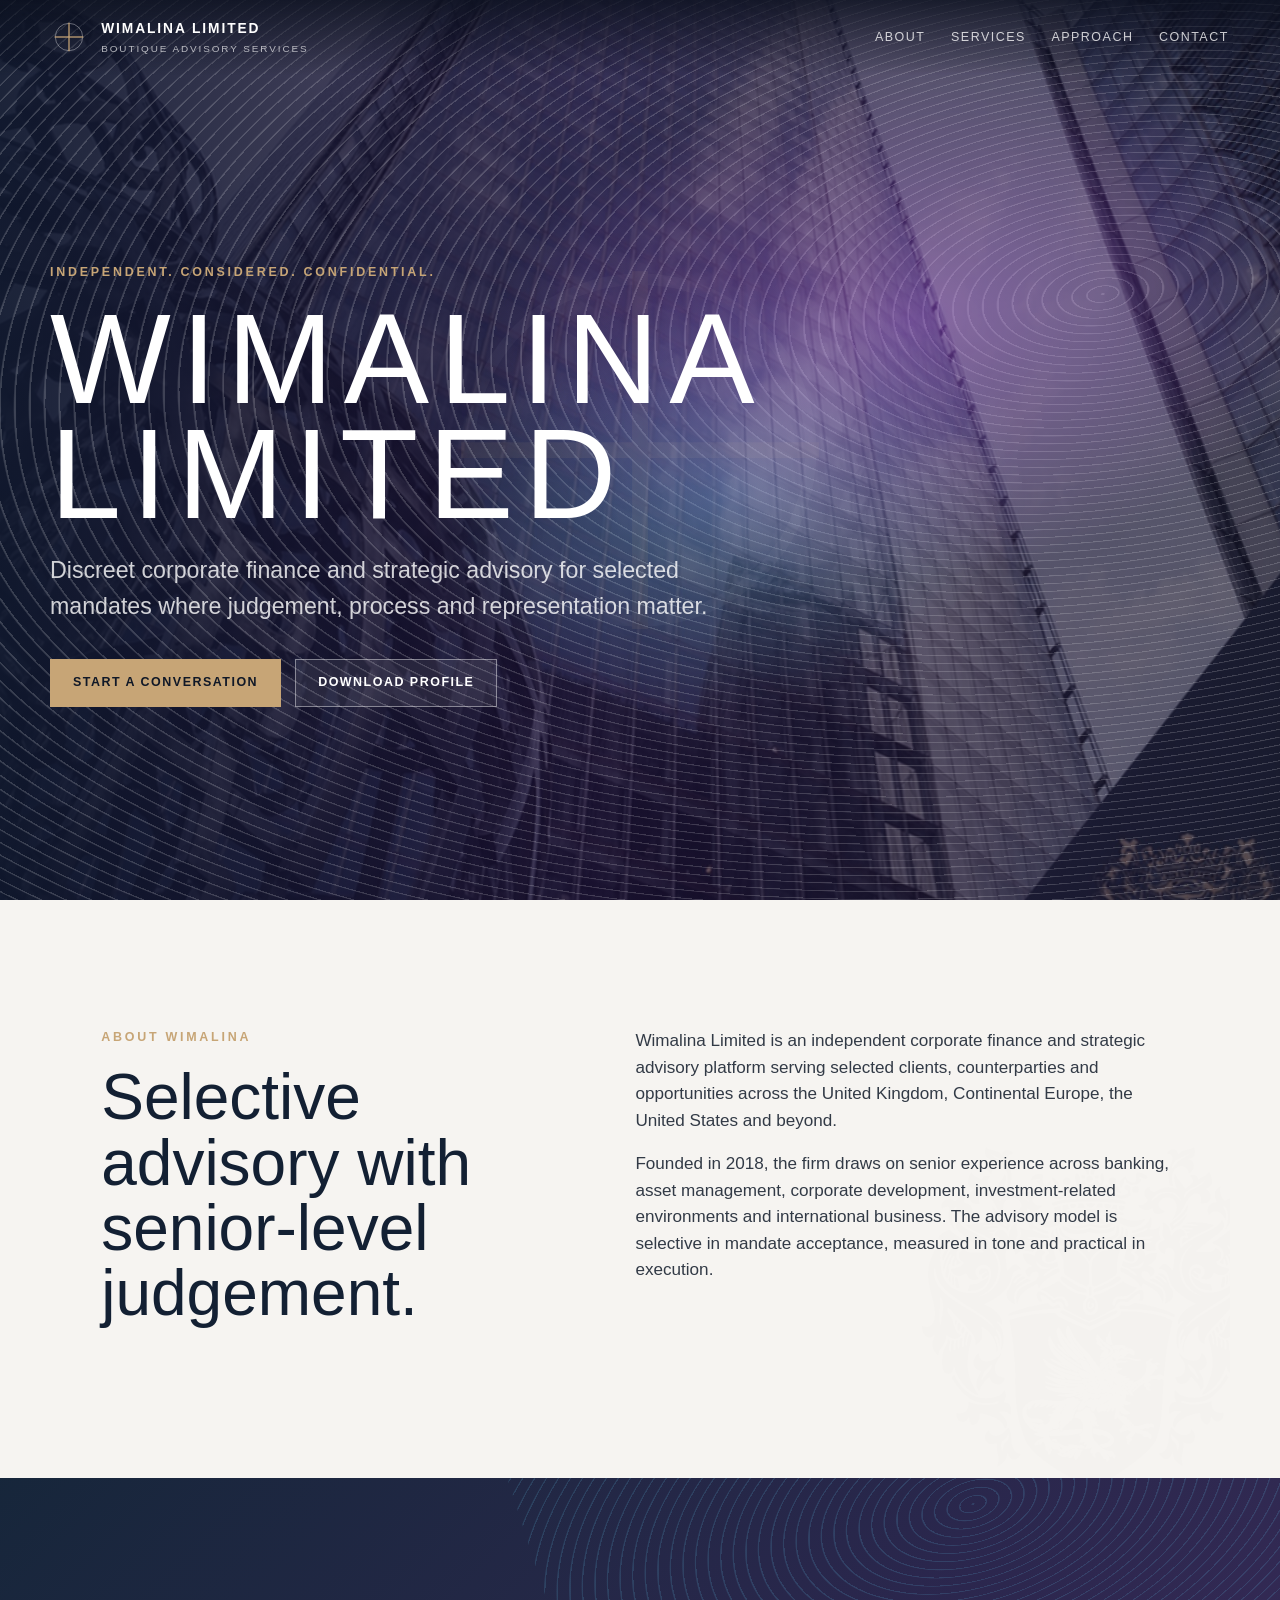
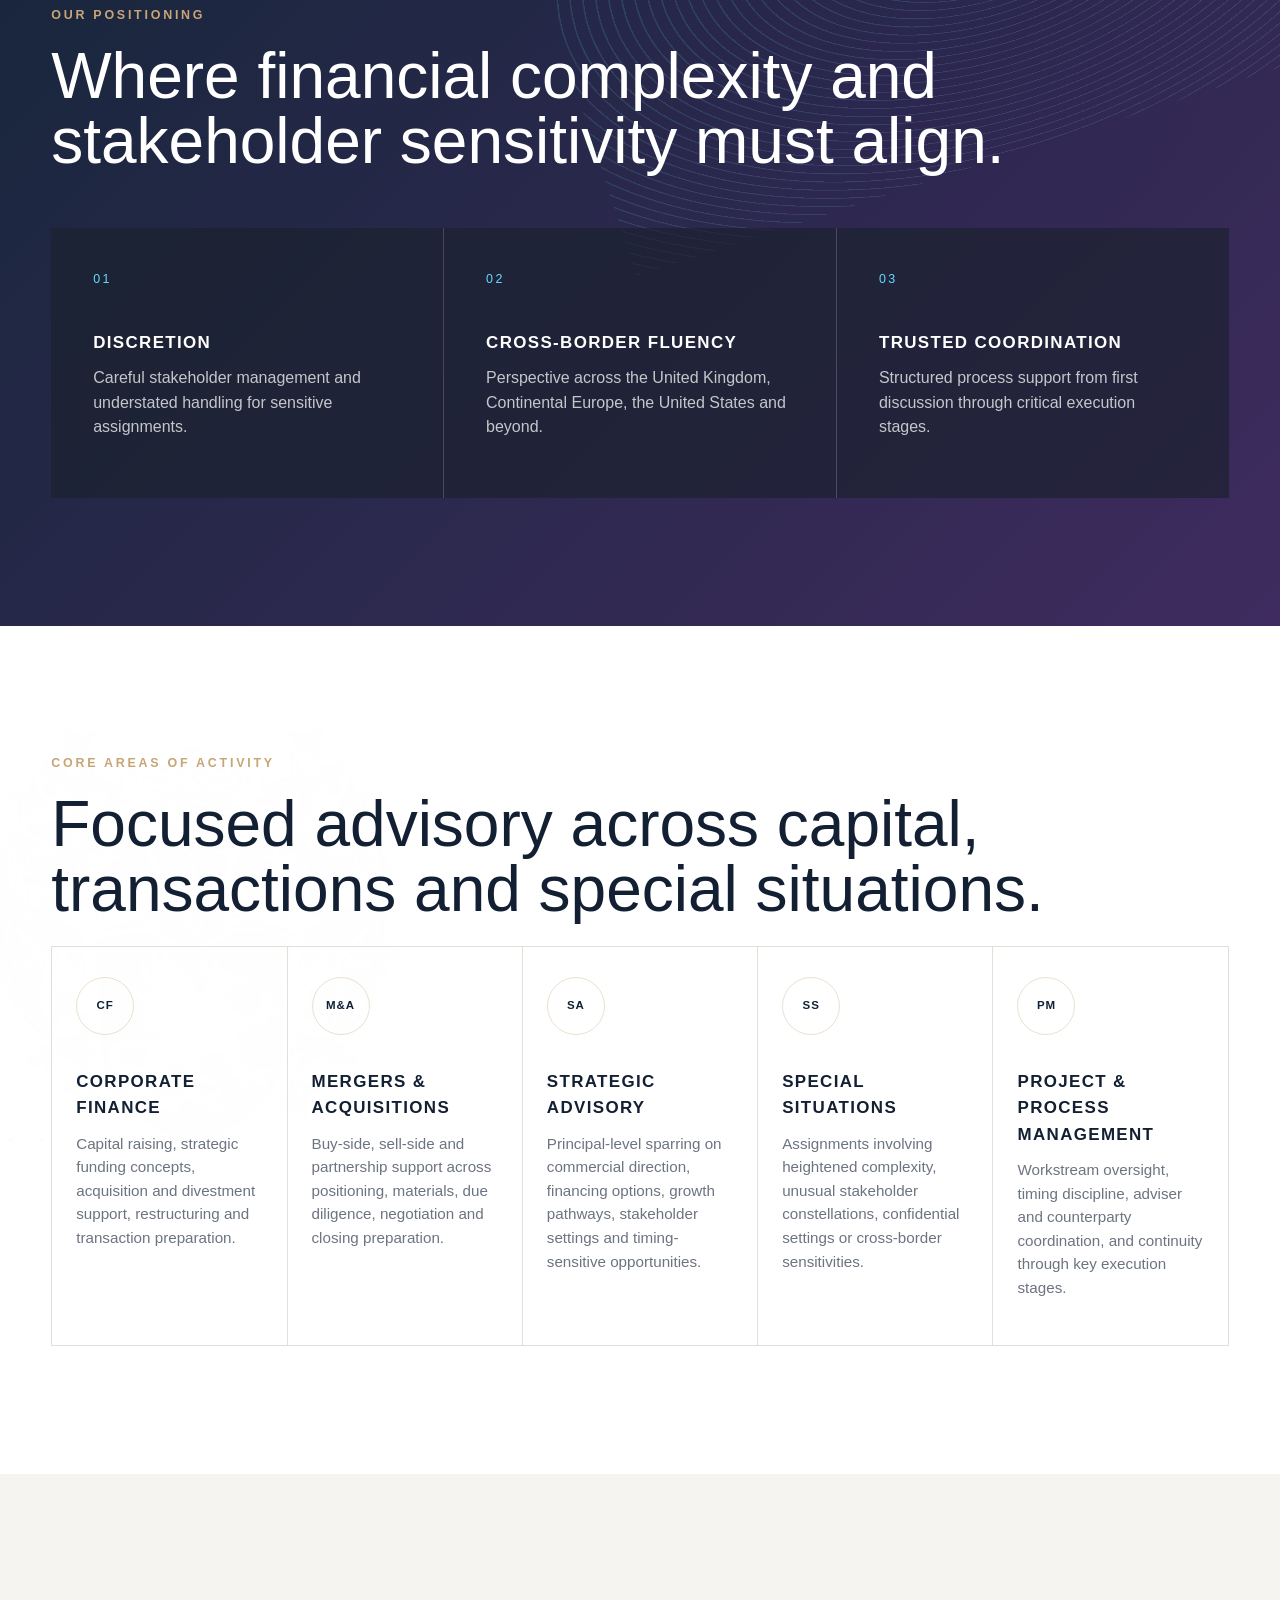
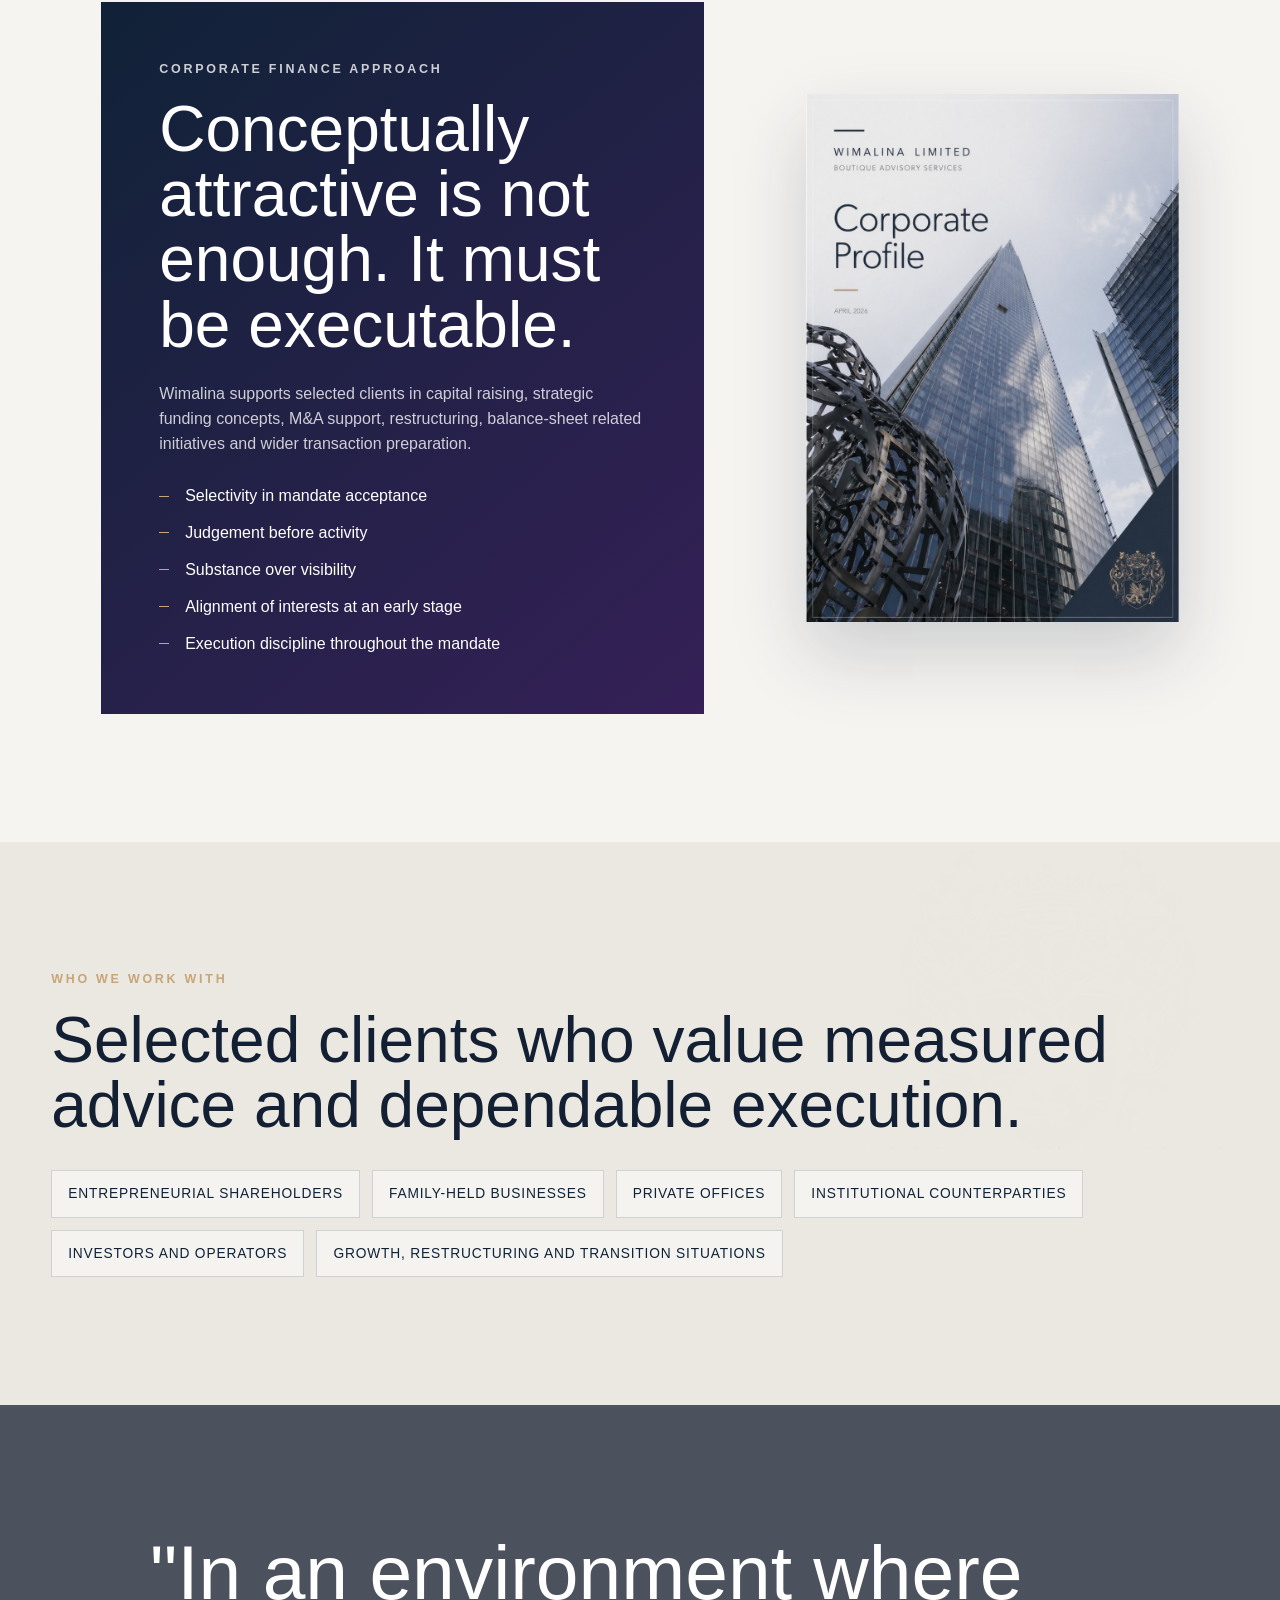
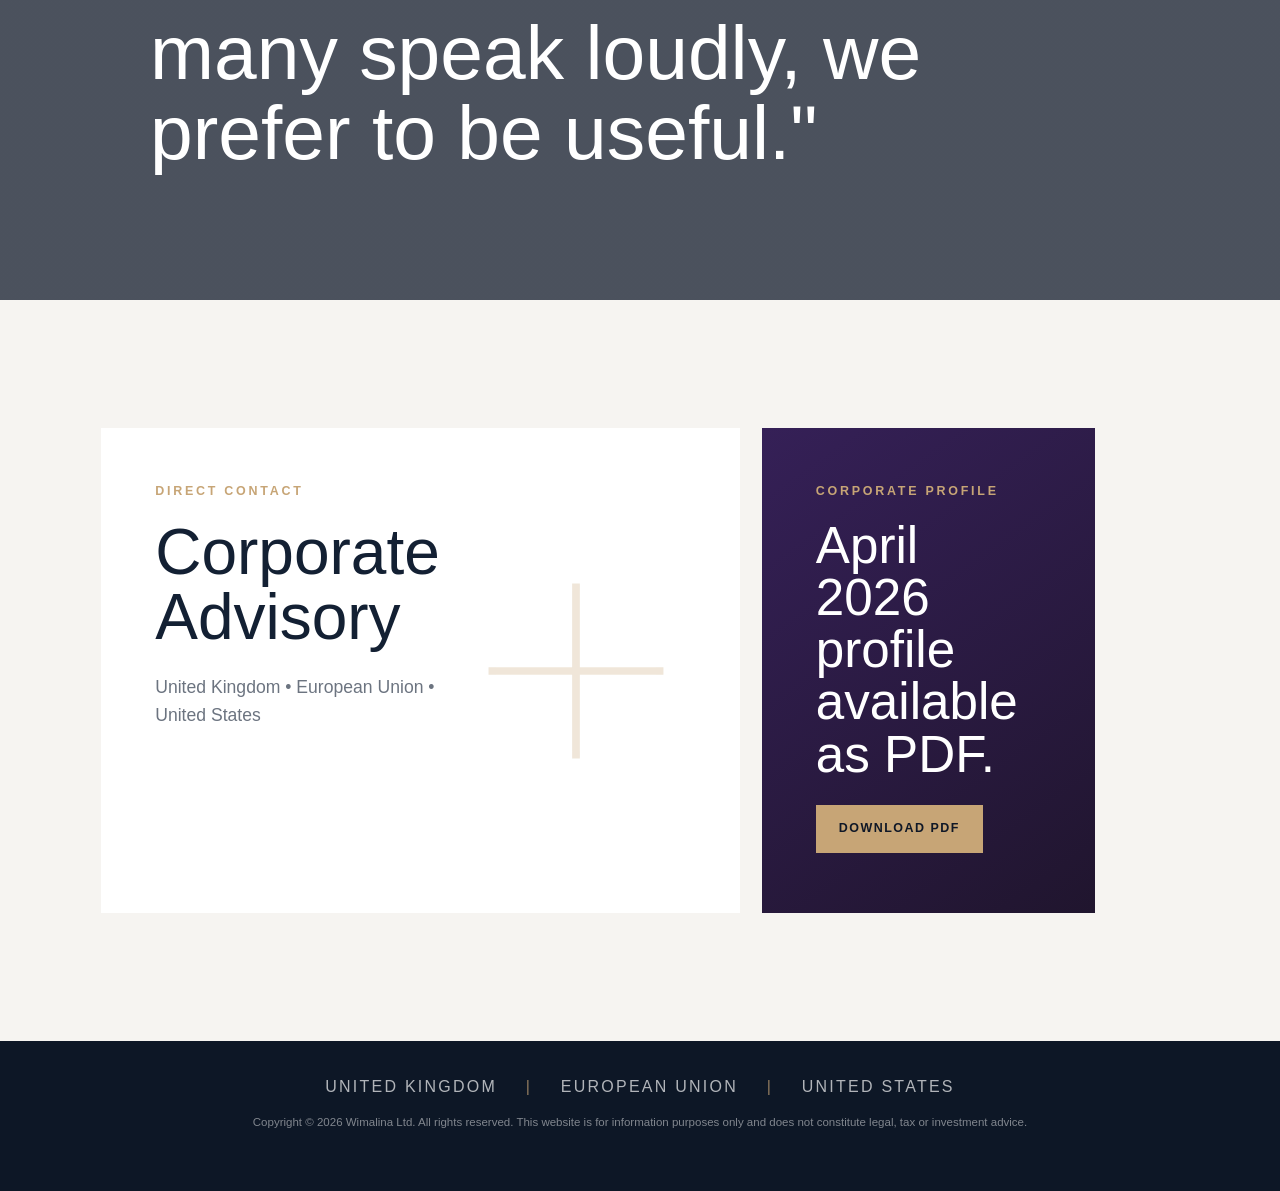
==== commit 9d7db3e4: "feat: replace heavy PNG logo with optimized vector SVG logo" ====
--- a/index.html
+++ b/index.html
@@ -8,7 +8,7 @@
       name="description"
       content="Wimalina Limited is an independent corporate finance and strategic advisory platform serving selected mandates across the UK, Continental Europe, the United States and beyond."
     >
-    <link rel="icon" href="assets/Logo-wimalina-transparent.png" type="image/png">
+    <link rel="icon" href="assets/Logo-wimalina-transparent.svg" type="image/svg+xml">
     <link rel="stylesheet" href="styles.css">
   </head>
   <body>
@@ -180,7 +180,7 @@
               For mandate inquiries, confidential discussions, or transaction preparation, please reach out via our executive network or download our corporate profile.
             </p>
           </div>
-          <img src="assets/Logo-wimalina-transparent.png" alt="Wimalina Crest Mark" aria-hidden="true">
+          <img src="assets/Logo-wimalina-transparent.svg" alt="Wimalina Crest Mark" aria-hidden="true">
         </div>
         <div class="download-card">
           <p class="eyebrow">Corporate Profile</p>
--- a/styles.css
+++ b/styles.css
@@ -75,7 +75,7 @@
 .brand-mark {
   width: 36px;
   height: 36px;
-  background: url("assets/Logo-wimalina-transparent.png") center / contain no-repeat;
+  background: url("assets/Logo-wimalina-transparent.svg") center / contain no-repeat;
 }
 
 nav {
@@ -118,7 +118,7 @@
   content: "";
   position: absolute;
   inset: 0;
-  background: url("assets/Logo-wimalina-transparent.png") center / min(450px, 60vw) no-repeat;
+  background: url("assets/Logo-wimalina-transparent.svg") center / min(450px, 60vw) no-repeat;
   opacity: 0.08;
   pointer-events: none;
 }
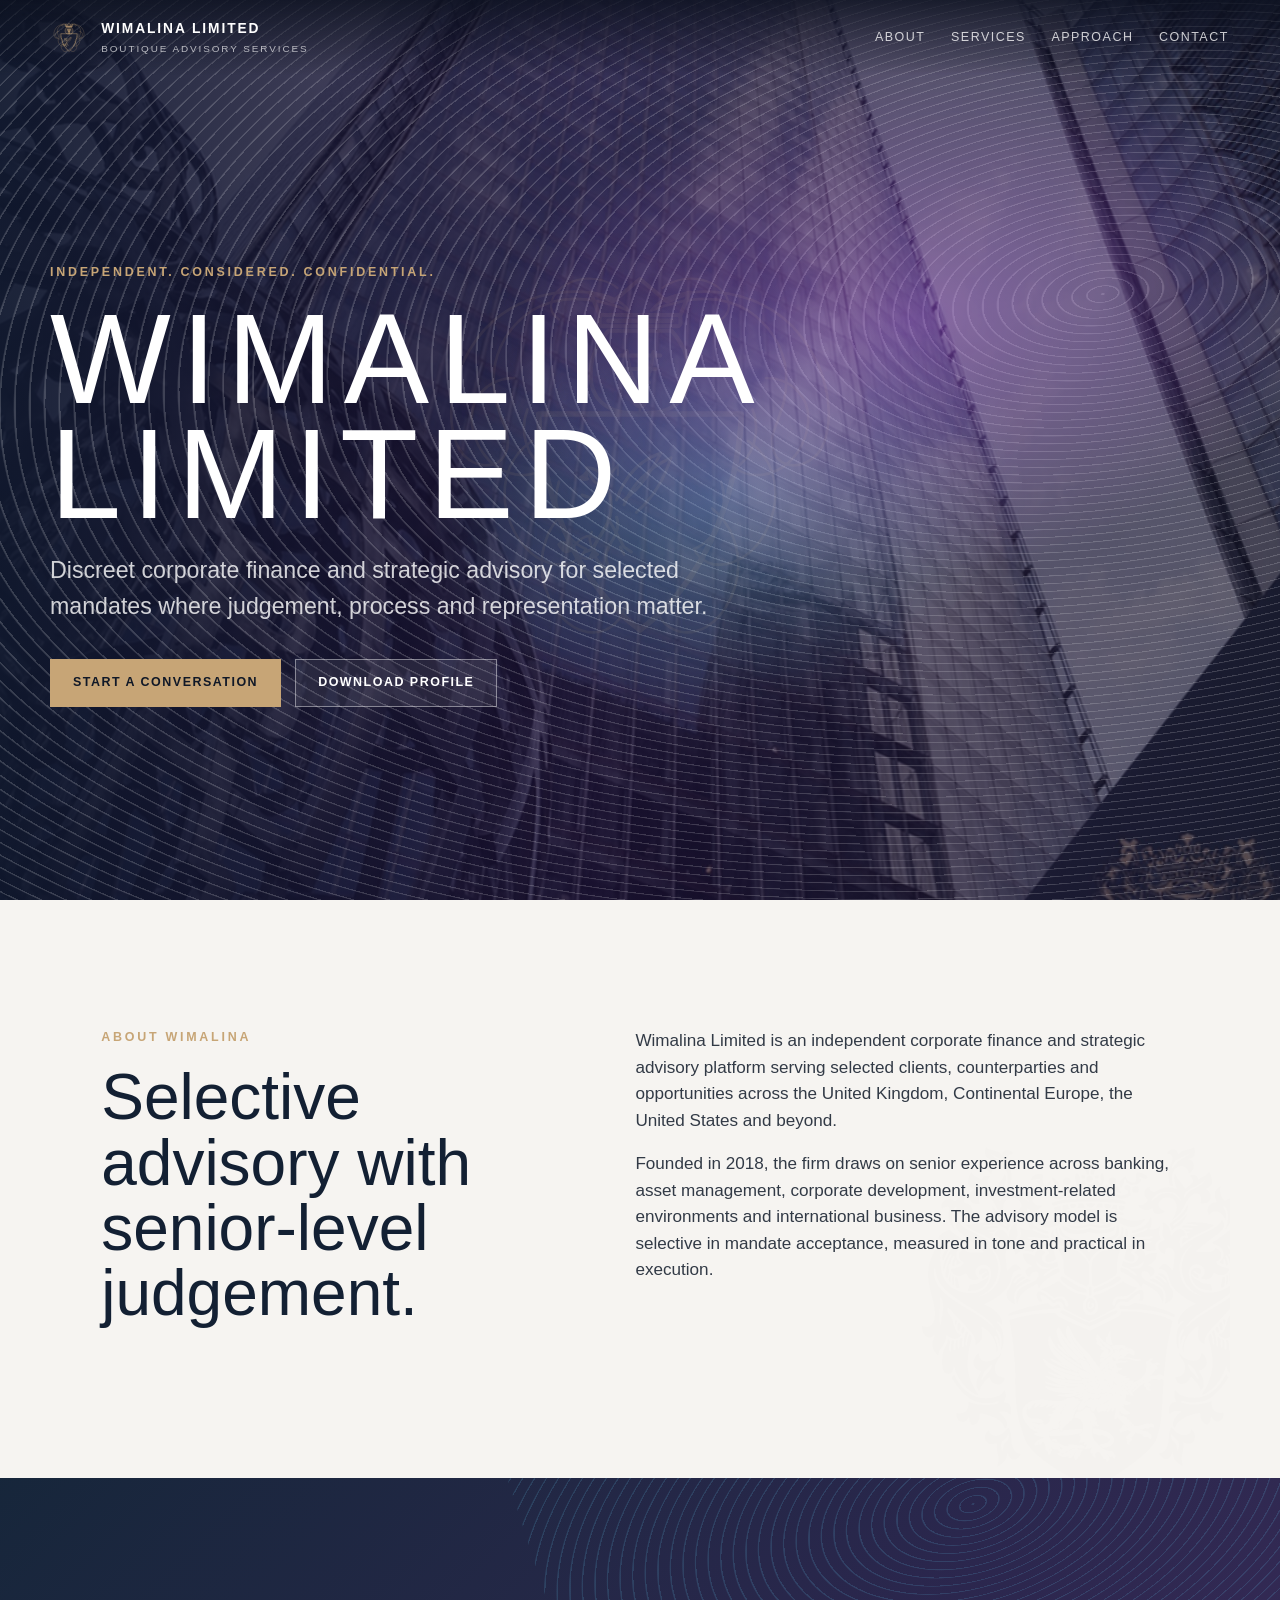
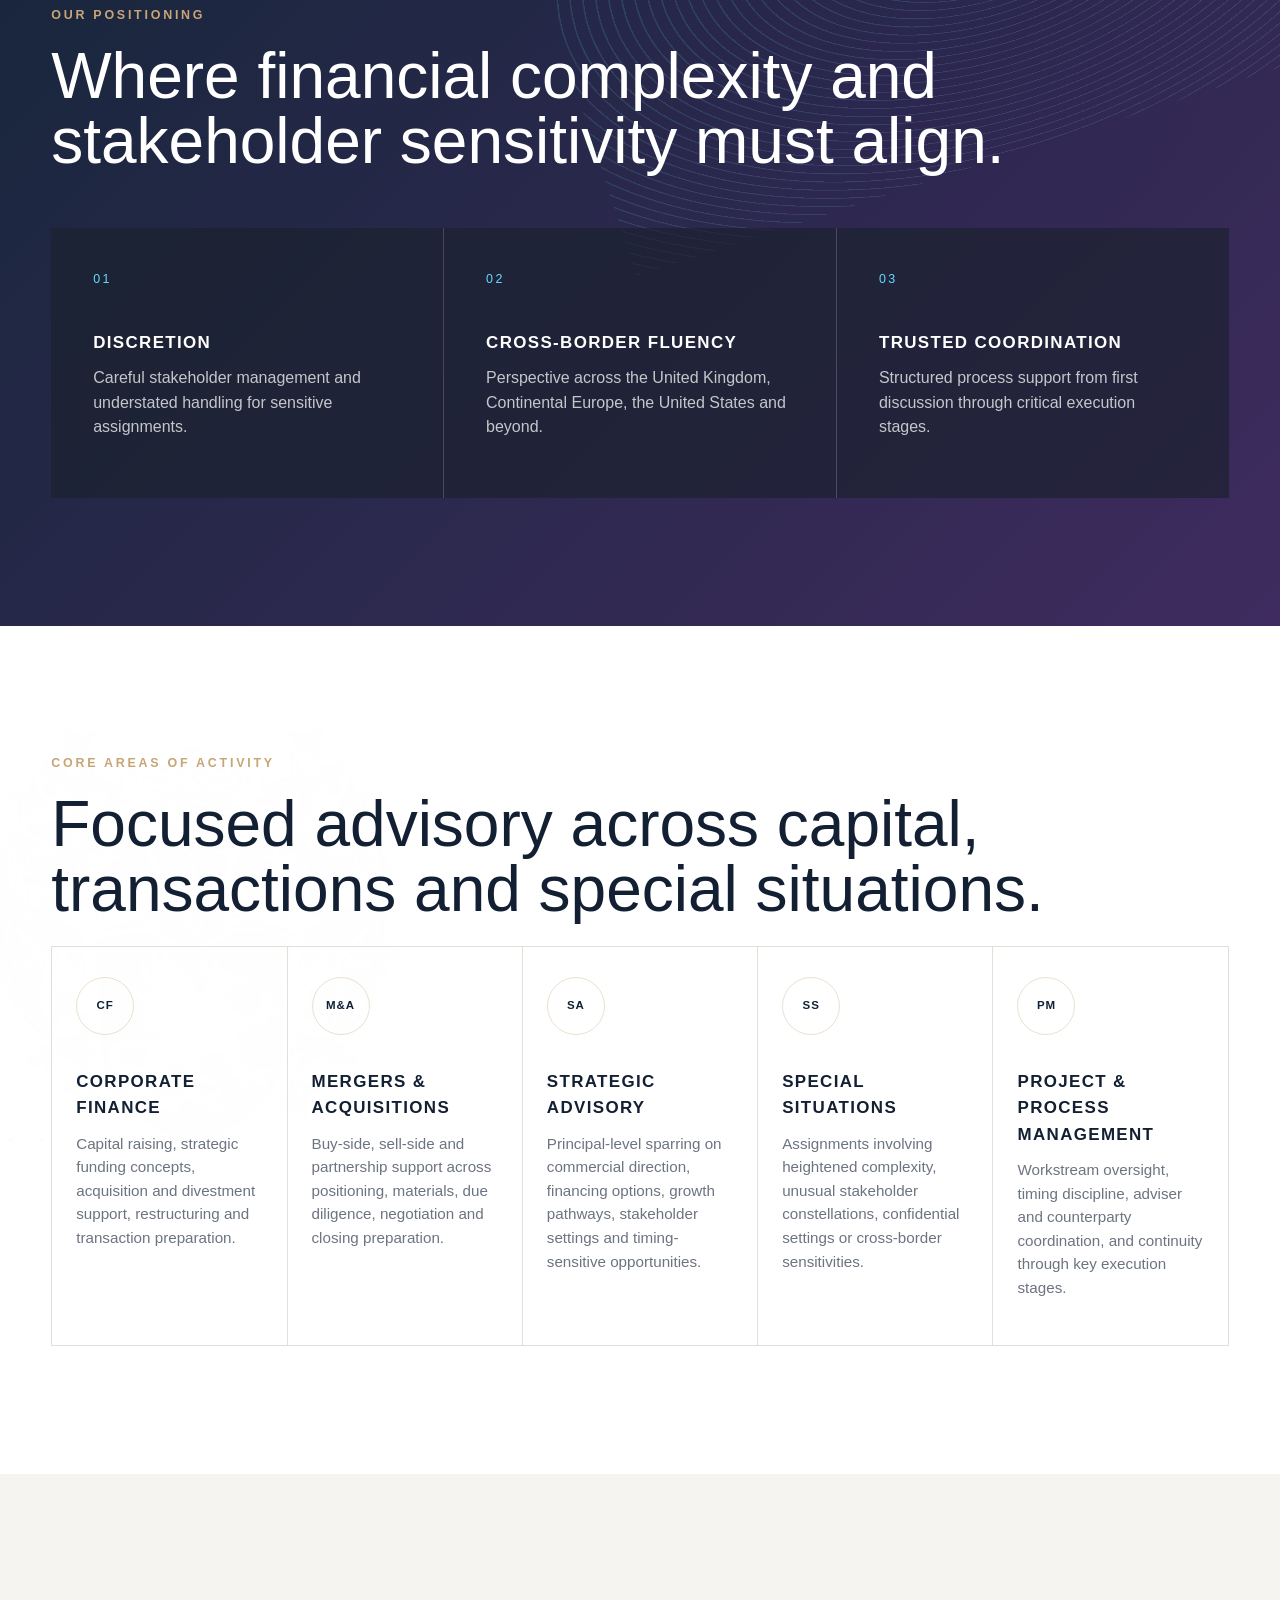
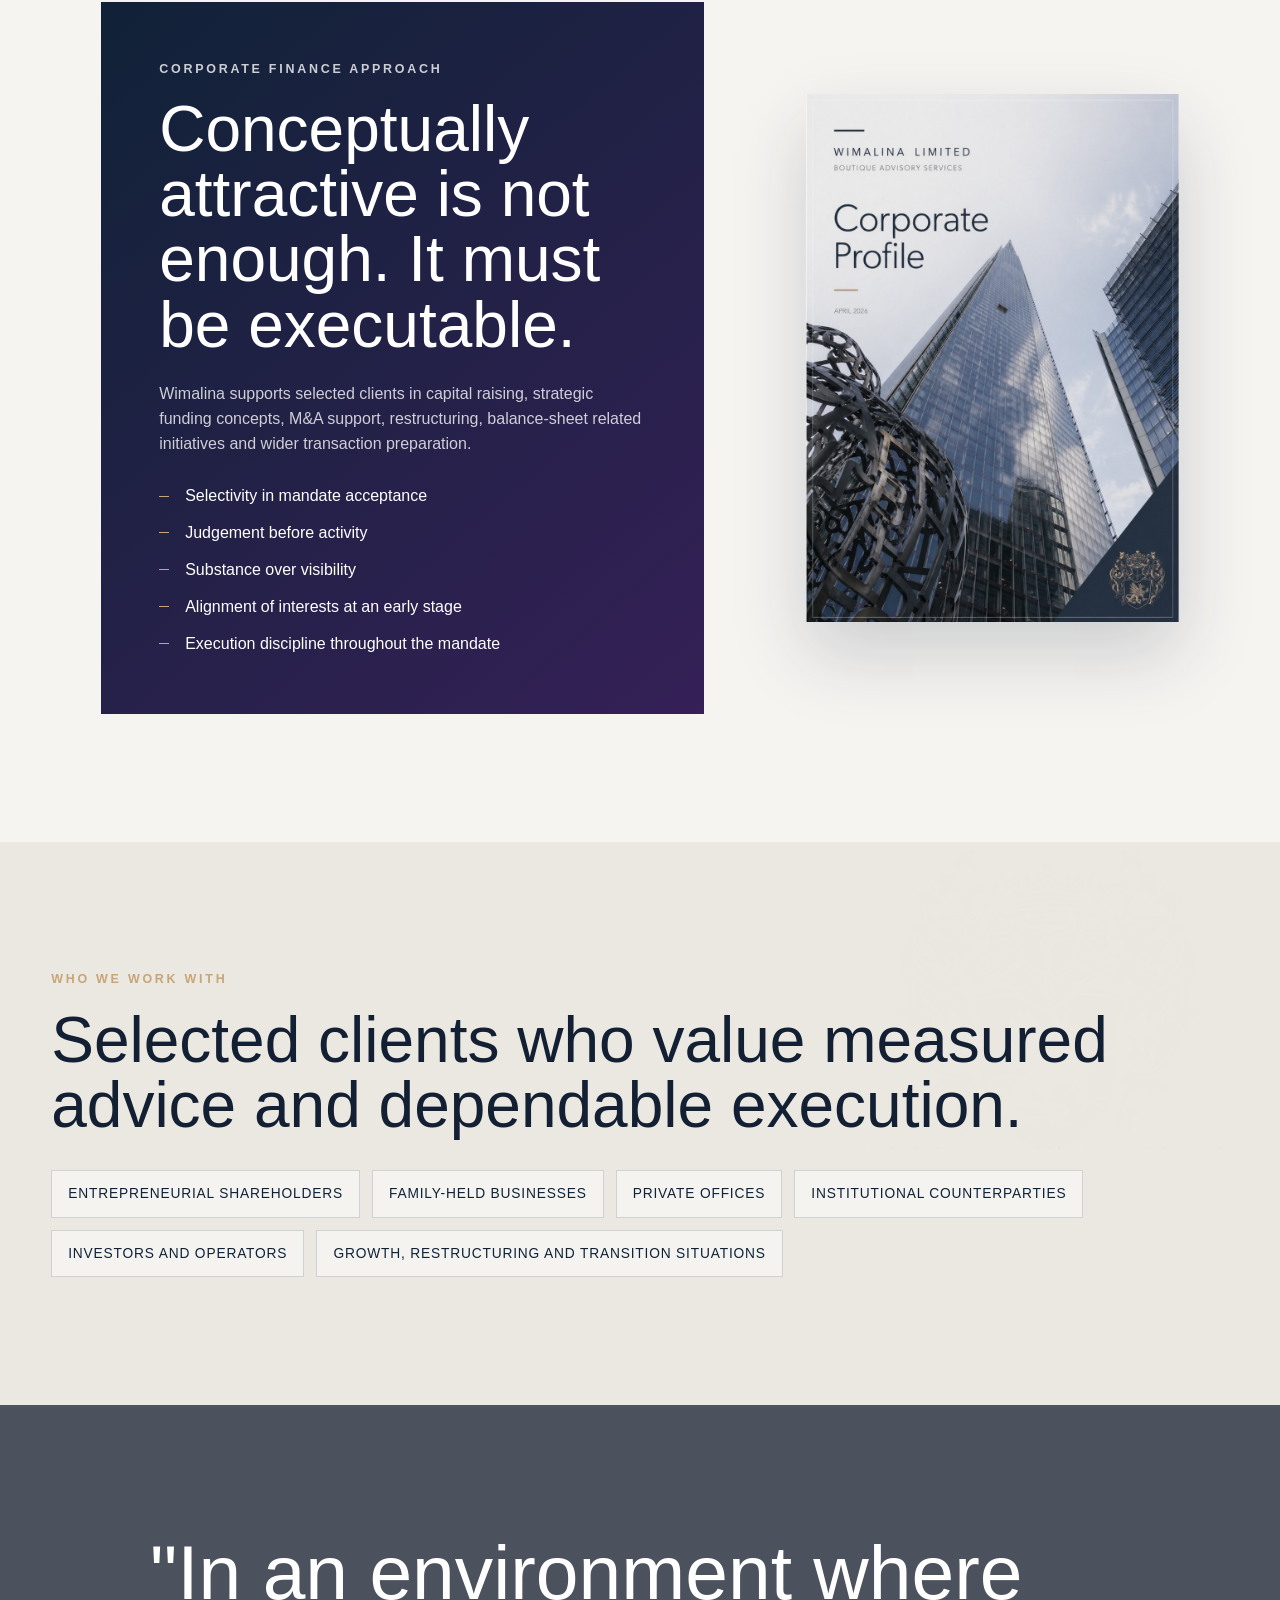
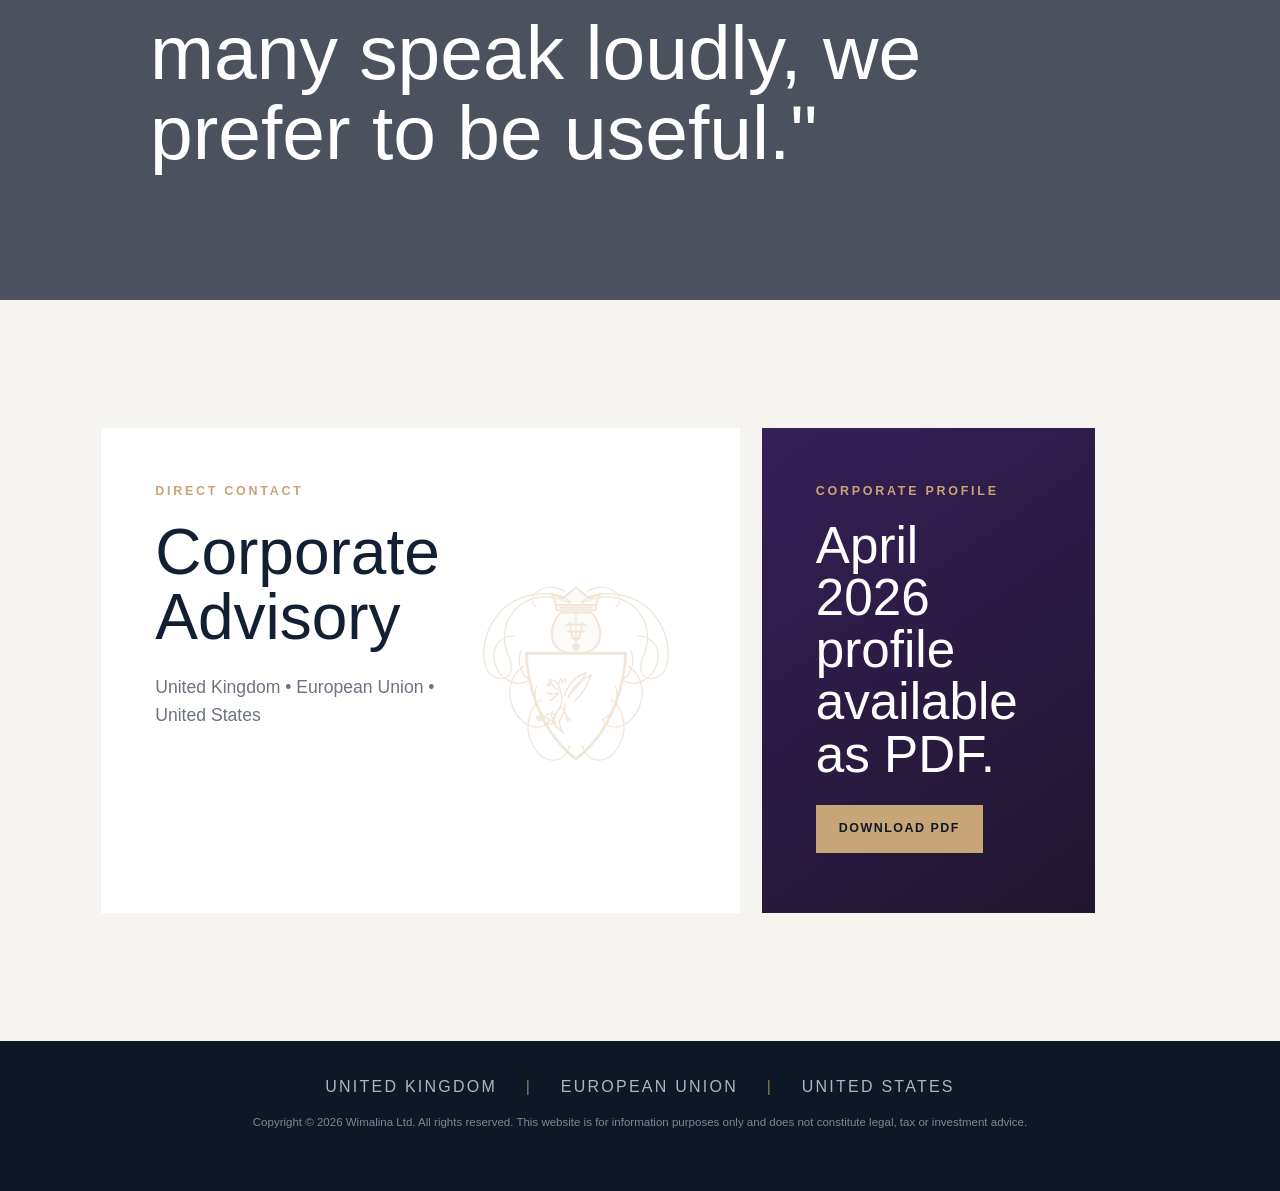
==== commit f9751b80: "feat: replace circle-cross logo with optimized vector griffin crest logo" ====
--- a/index.html
+++ b/index.html
@@ -8,7 +8,7 @@
       name="description"
       content="Wimalina Limited is an independent corporate finance and strategic advisory platform serving selected mandates across the UK, Continental Europe, the United States and beyond."
     >
-    <link rel="icon" href="assets/Logo-wimalina-transparent.svg" type="image/svg+xml">
+    <link rel="icon" href="assets/Logo-wimalina-transparent.svg?v=3" type="image/svg+xml">
     <link rel="stylesheet" href="styles.css">
   </head>
   <body>
@@ -180,7 +180,7 @@
               For mandate inquiries, confidential discussions, or transaction preparation, please reach out via our executive network or download our corporate profile.
             </p>
           </div>
-          <img src="assets/Logo-wimalina-transparent.svg" alt="Wimalina Crest Mark" aria-hidden="true">
+          <img src="assets/Logo-wimalina-transparent.svg?v=3" alt="Wimalina Crest Mark" aria-hidden="true">
         </div>
         <div class="download-card">
           <p class="eyebrow">Corporate Profile</p>
--- a/styles.css
+++ b/styles.css
@@ -75,7 +75,7 @@
 .brand-mark {
   width: 36px;
   height: 36px;
-  background: url("assets/Logo-wimalina-transparent.svg") center / contain no-repeat;
+  background: url("assets/Logo-wimalina-transparent.svg?v=3") center / contain no-repeat;
 }
 
 nav {
@@ -118,7 +118,7 @@
   content: "";
   position: absolute;
   inset: 0;
-  background: url("assets/Logo-wimalina-transparent.svg") center / min(450px, 60vw) no-repeat;
+  background: url("assets/Logo-wimalina-transparent.svg?v=3") center / min(450px, 60vw) no-repeat;
   opacity: 0.08;
   pointer-events: none;
 }
